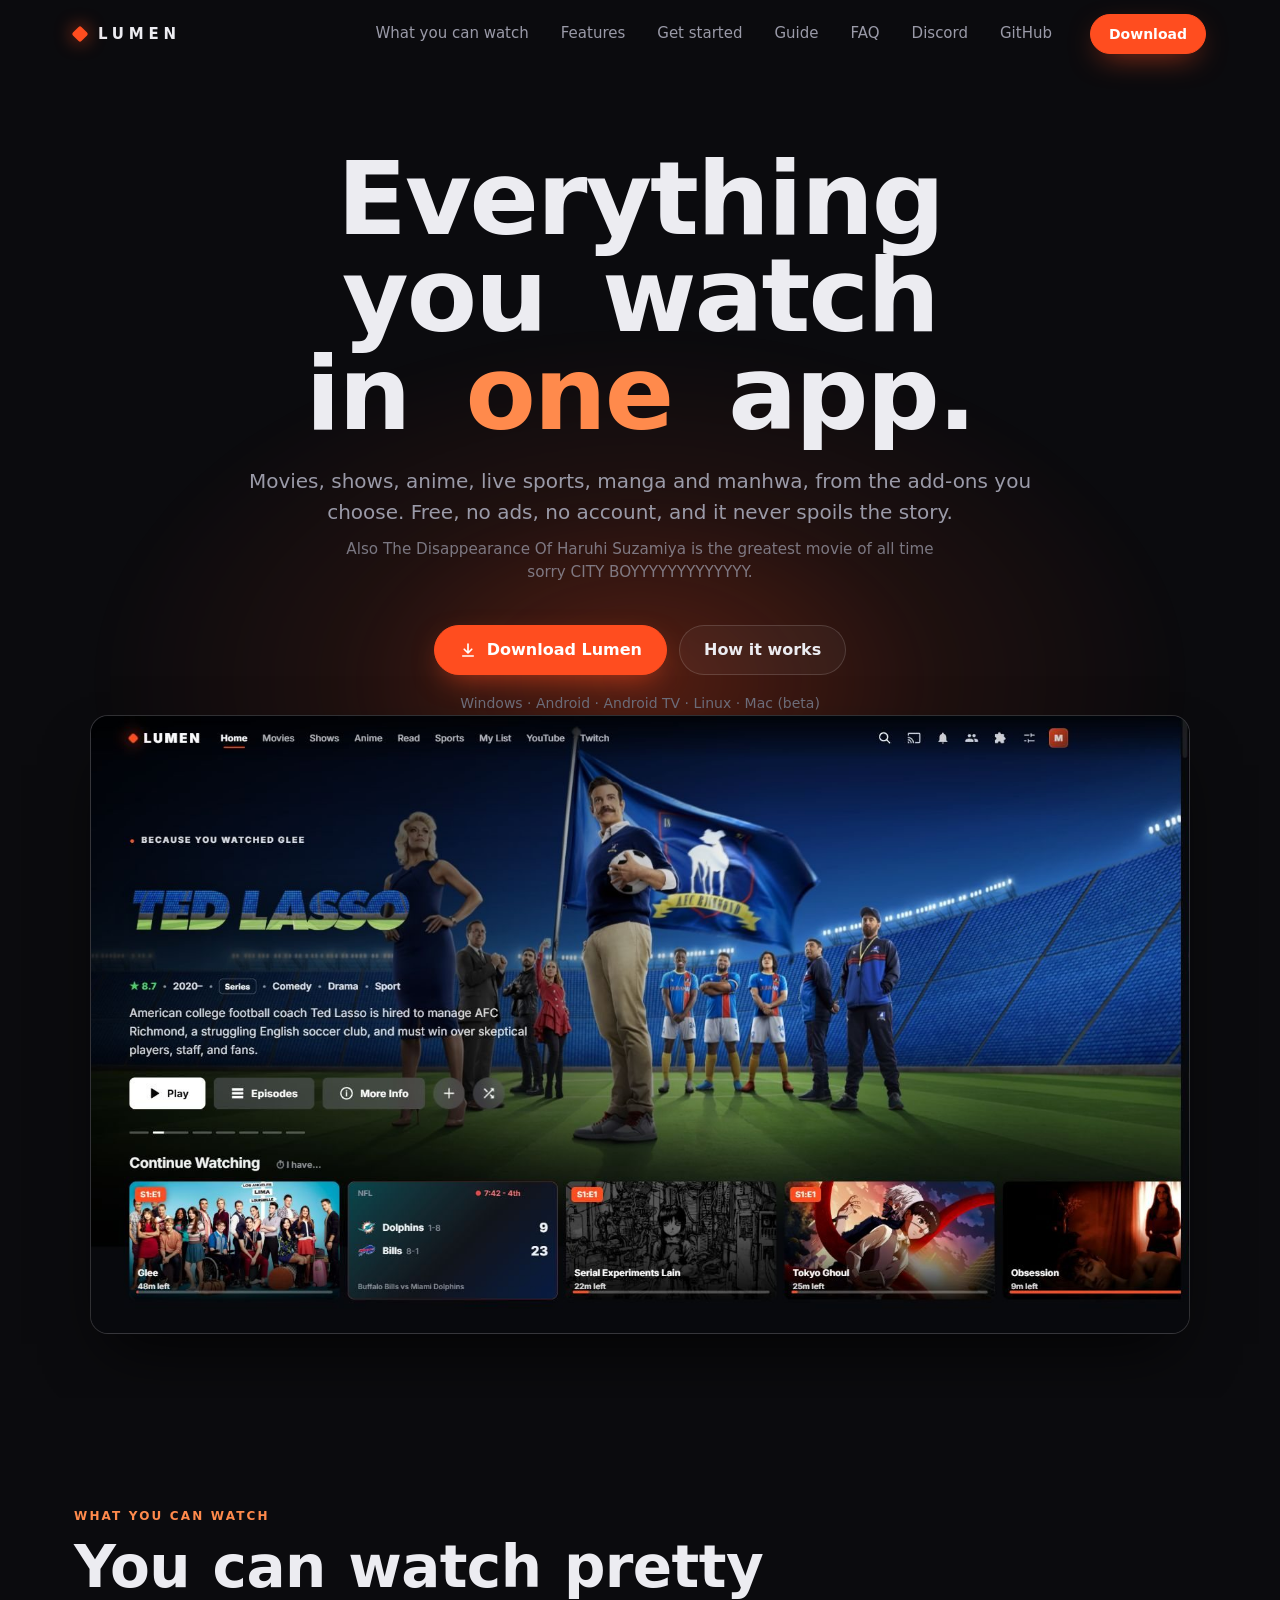
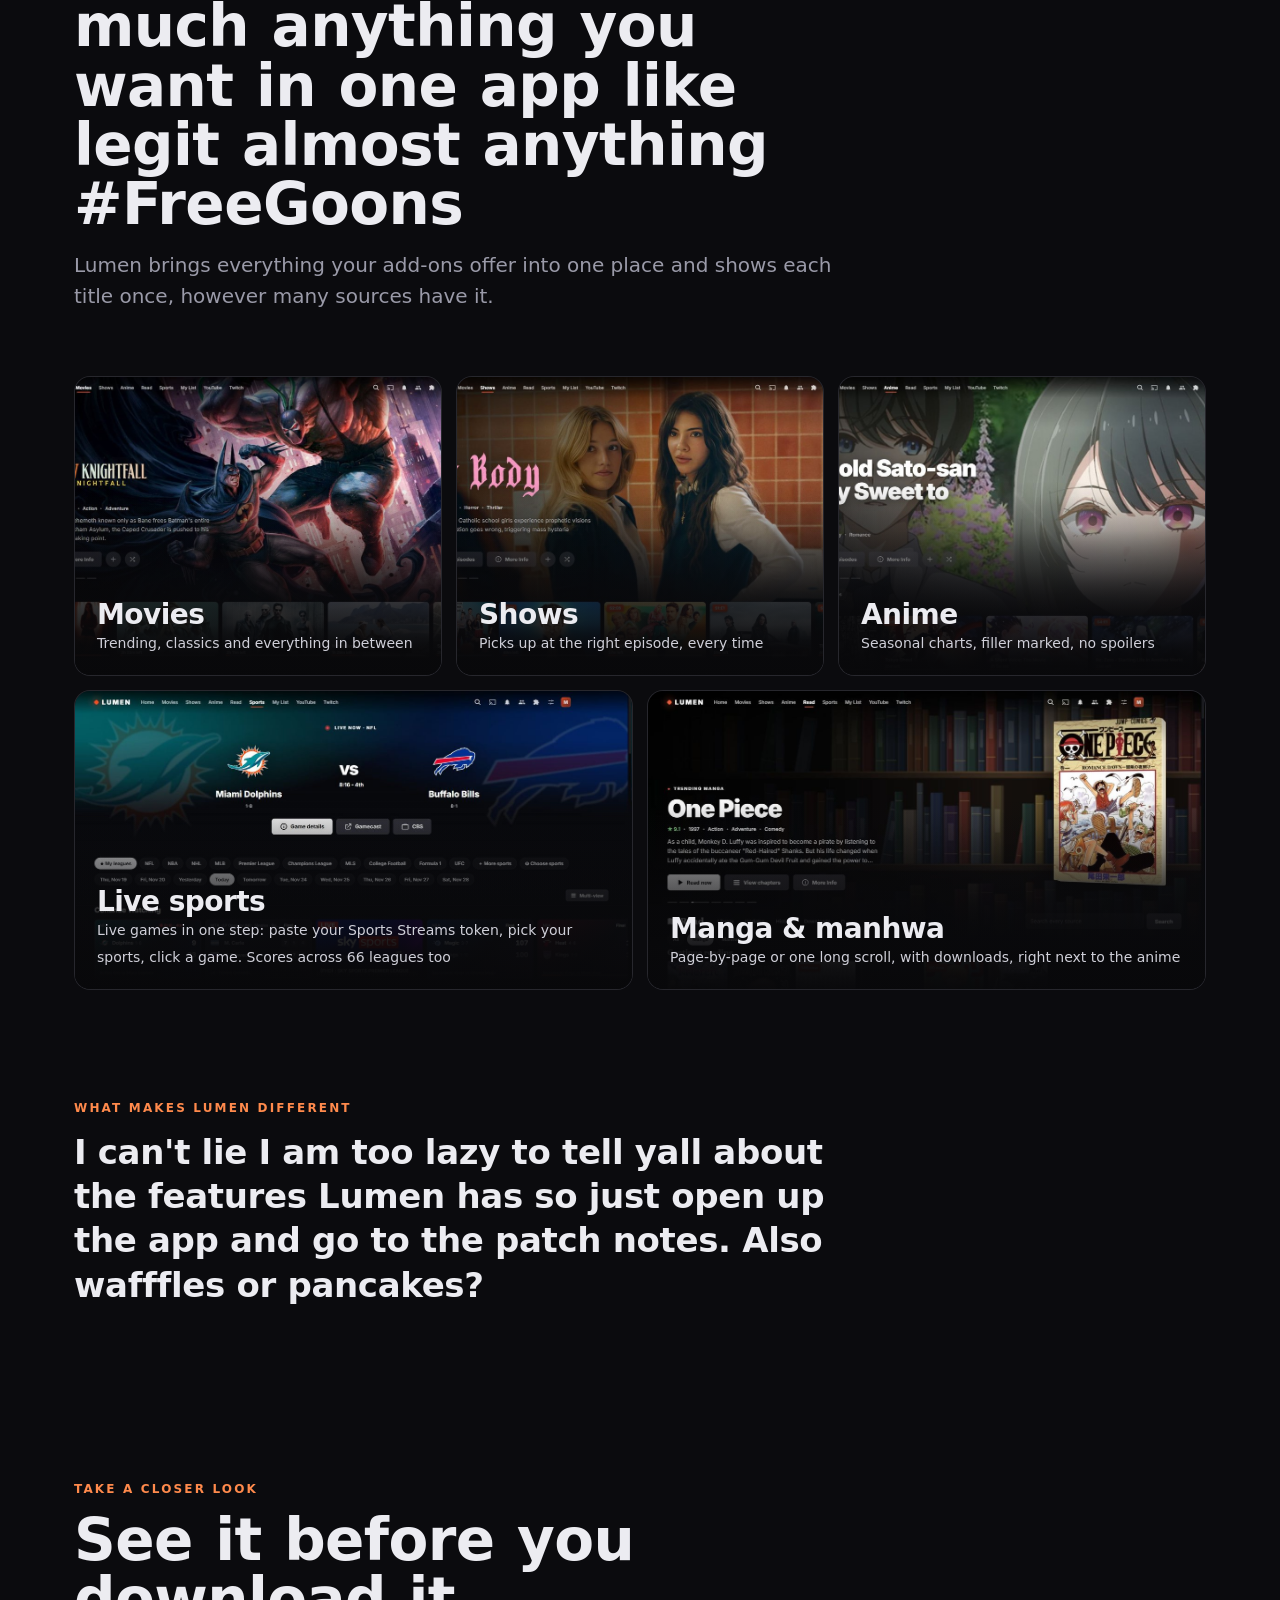
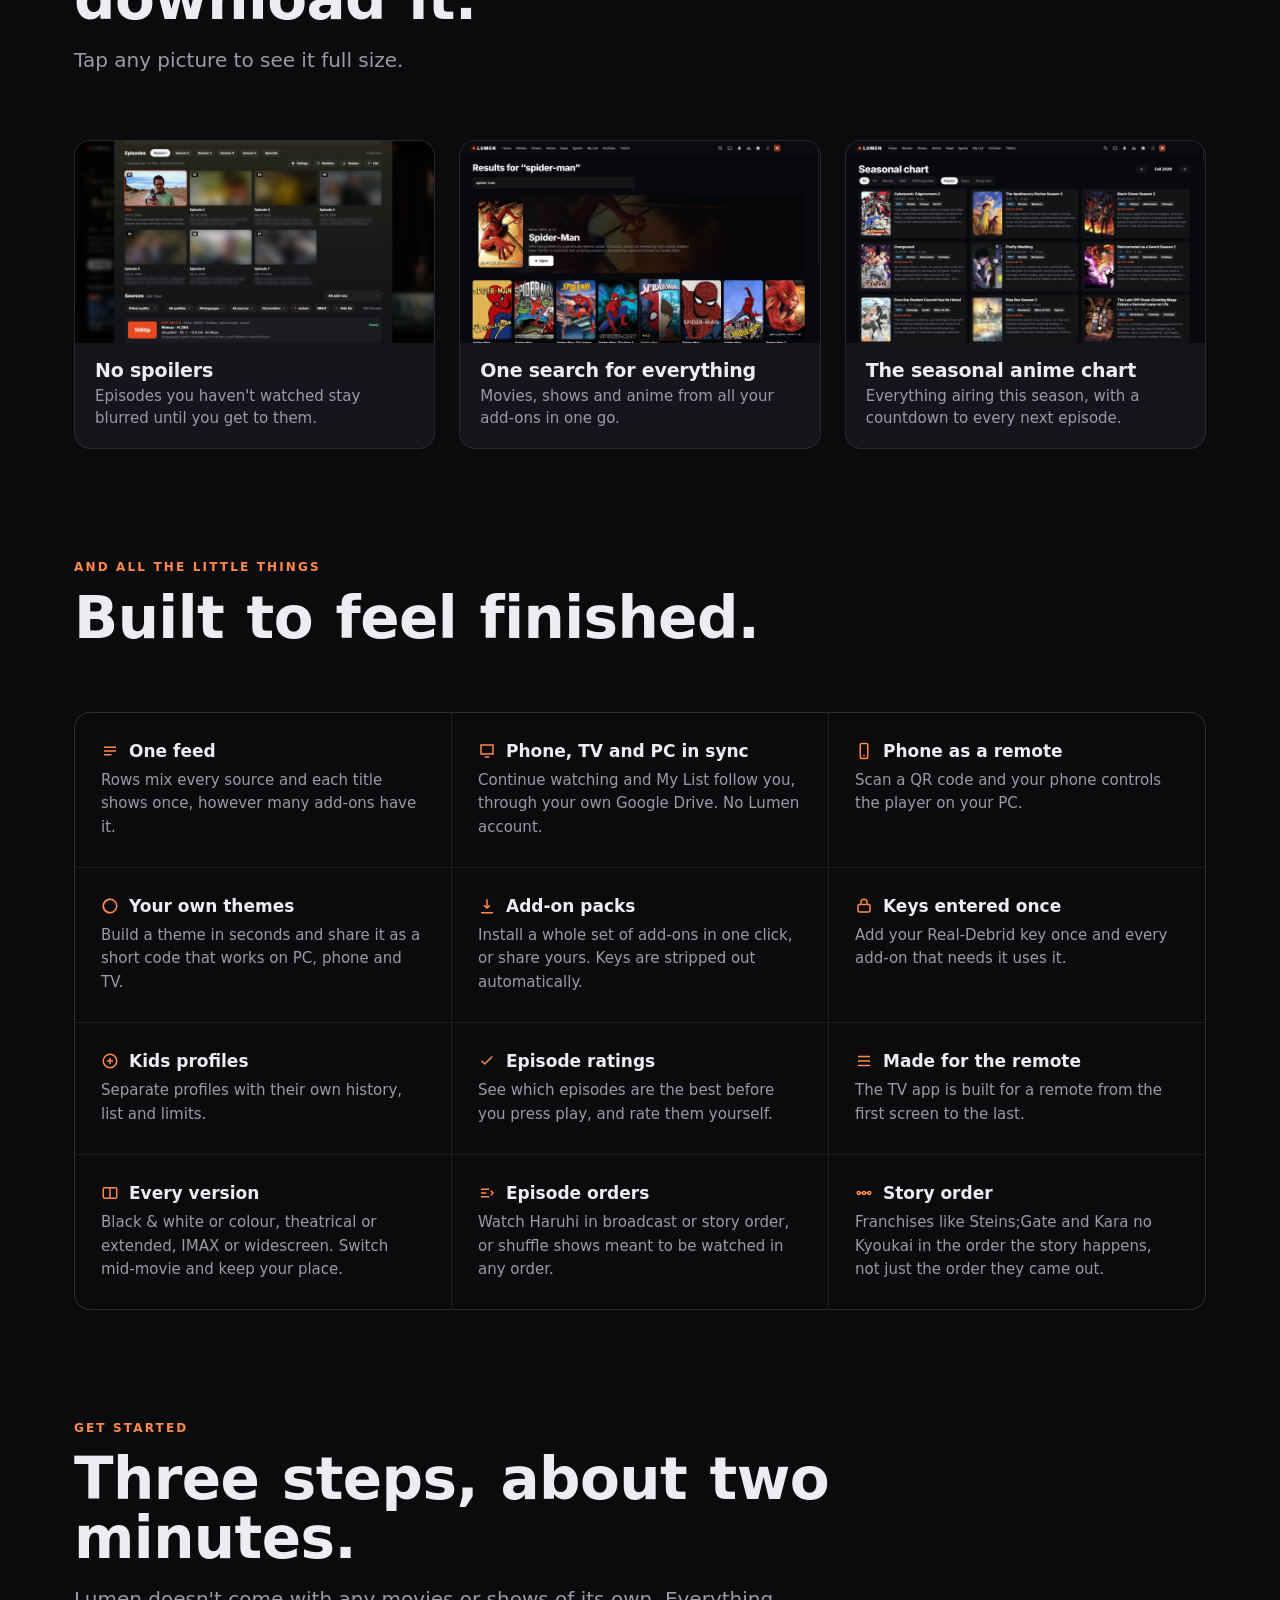
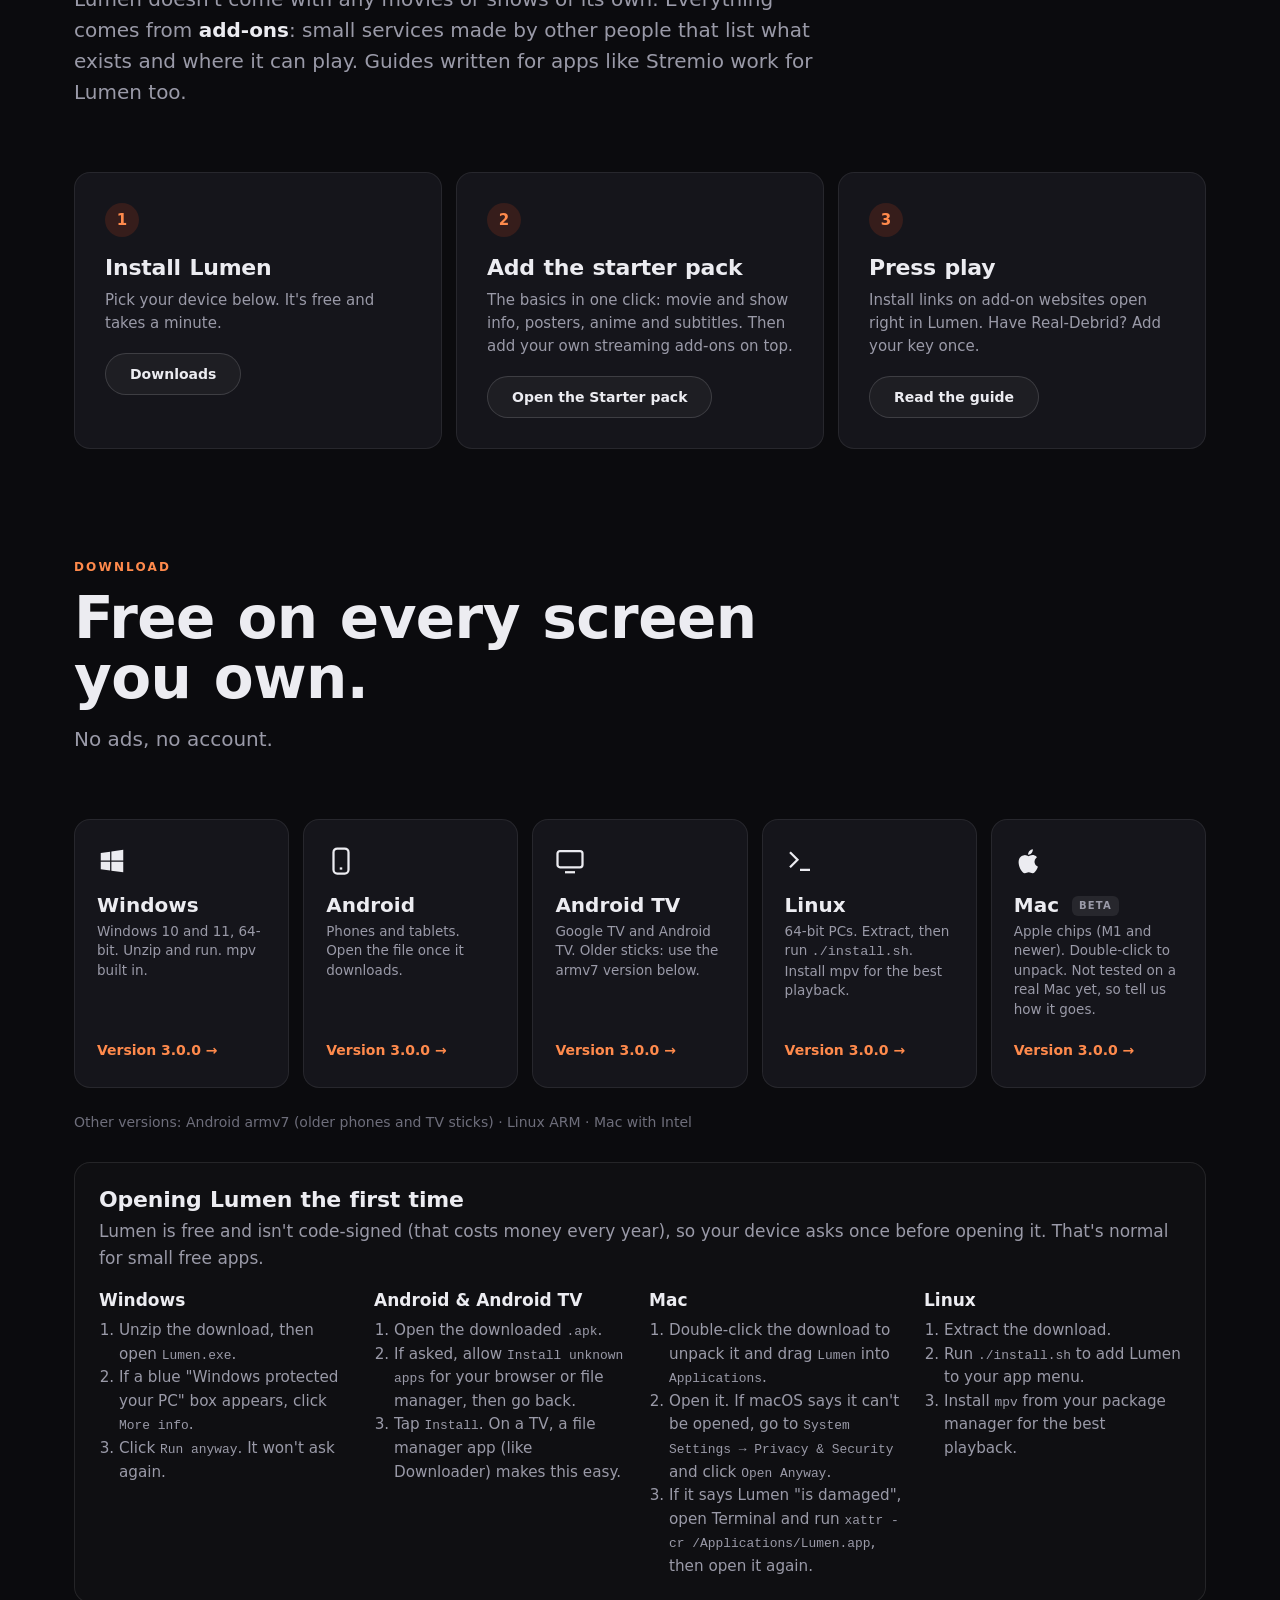
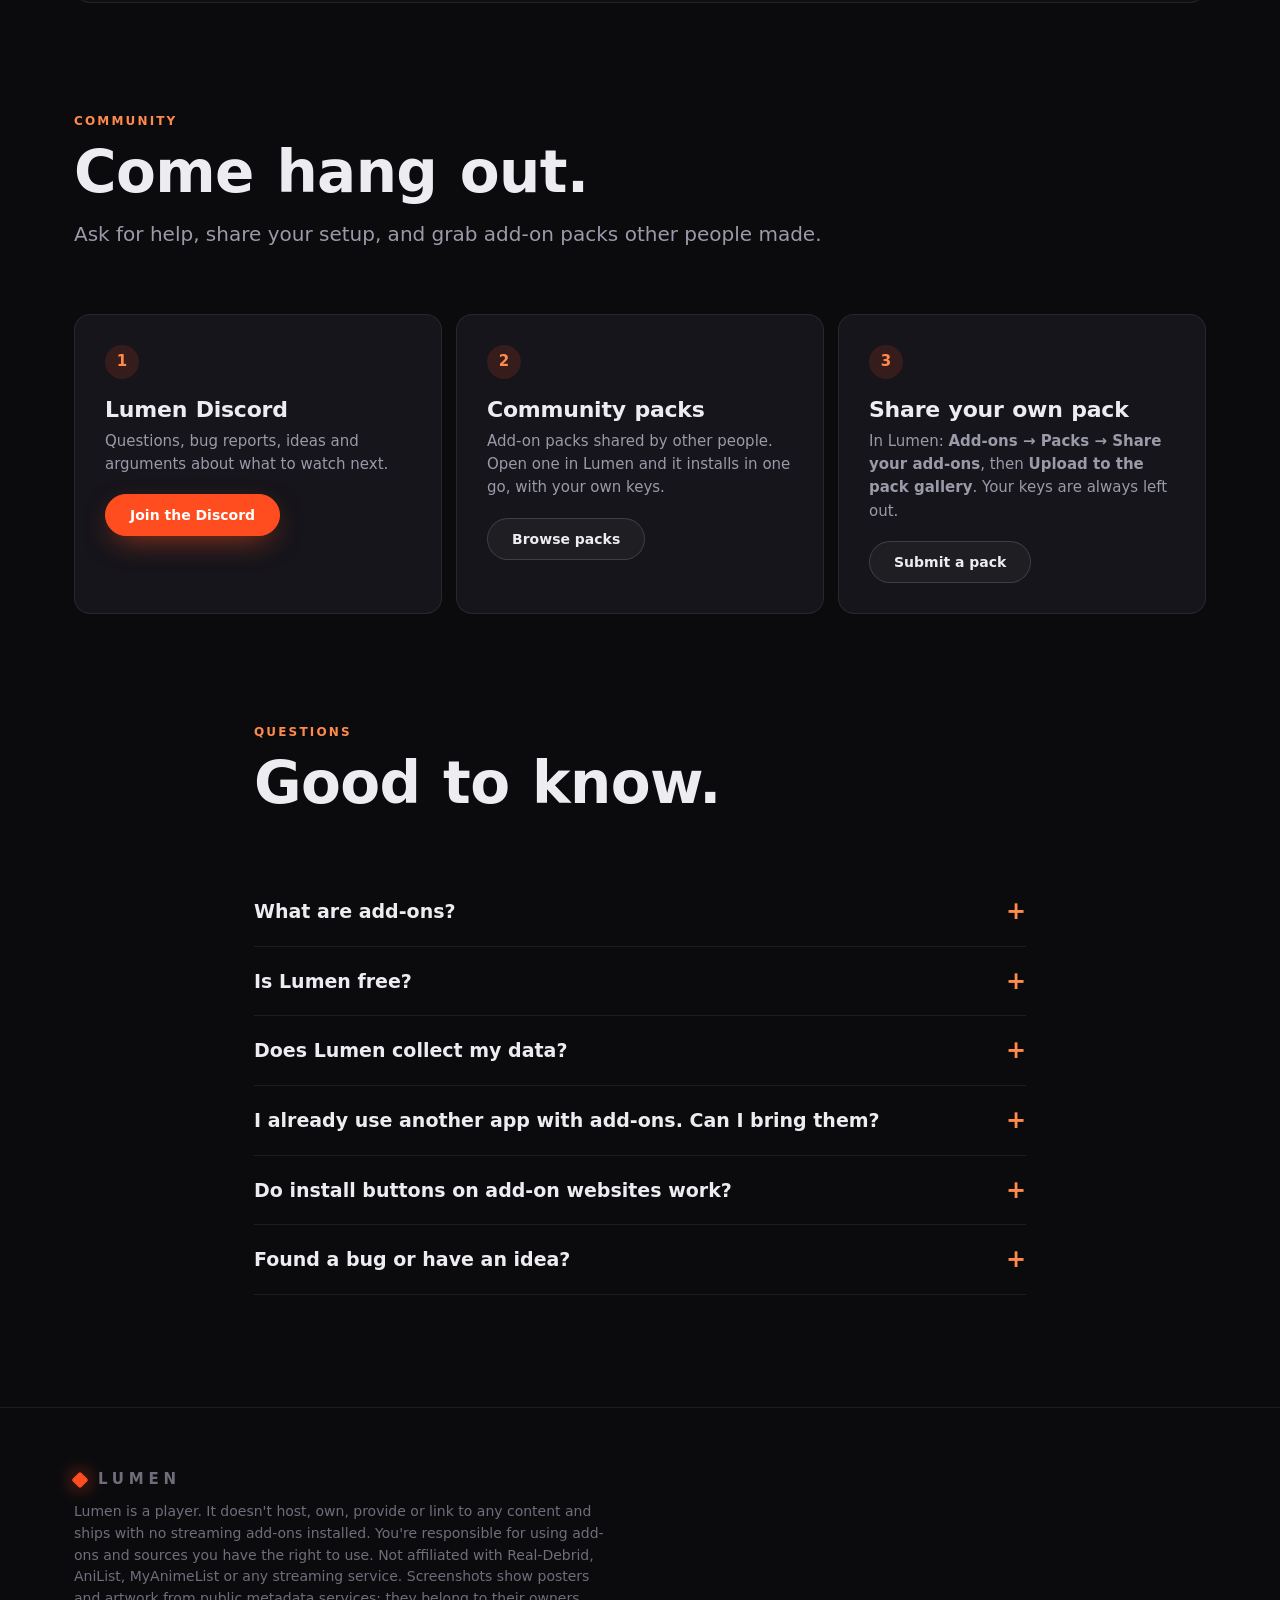
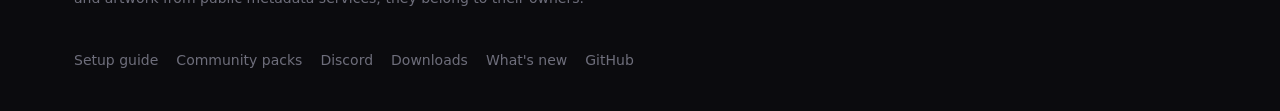
==== docs/index.html @ f56aa16a "Live sports in one step: Sports Streams setup, guide section, packs include Sports Streams Co-Author" ====
<!DOCTYPE html>
<html lang="en">
<head>
<meta charset="utf-8">
<meta name="viewport" content="width=device-width, initial-scale=1">
<title>Lumen — movies, shows, anime, sports and manga in one app</title>
<meta name="description" content="Lumen is a free player for the open add-on ecosystem: movies, shows, anime, live sports, manga and manhwa on Windows, Android, Android TV, Linux and Mac. No ads, no account.">
<meta name="theme-color" content="#0b0b0e">
<meta property="og:title" content="Lumen">
<meta property="og:description" content="Movies, shows, anime, sports and manga in one app. Free, no ads, no account.">
<meta property="og:image" content="img/icon.png">
<link rel="icon" href="img/favicon.png">
<link rel="preconnect" href="https://api.fontshare.com">
<link href="https://api.fontshare.com/v2/css?f[]=clash-display@500,600,700&f[]=switzer@400,500,600,700&display=swap" rel="stylesheet">
<link rel="stylesheet" href="site.css">
</head>
<body>

<header class="nav" id="nav">
  <div class="wrap">
    <a class="logo" href="#top" aria-label="Lumen home"><i></i>LUMEN</a>
    <nav aria-label="Main">
      <a href="#watch">What you can watch</a><a href="#download">Features</a><a href="#start">Get started</a><a href="guide.html">Guide</a><a href="#faq">FAQ</a><a href="https://discord.gg/8ntxZ8CMrb" target="_blank" rel="noopener">Discord</a><a href="https://github.com/benderjohn513-cpu/Lumen">GitHub</a>
    </nav>
    <a class="btn pri" href="#download">Download</a>
  </div>
</header>

<main id="top">
<!-- HERO -->
<div class="hero">
  <div class="wrap hero-copy">
    <h1 aria-label="Everything you watch in one app.">
      <span class="word" aria-hidden="true">Everything</span> <span class="word" aria-hidden="true">you</span> <span class="word" aria-hidden="true">watch</span><br>
      <span class="word" aria-hidden="true">in</span> <span class="word" aria-hidden="true"><em>one</em></span> <span class="word" aria-hidden="true">app.</span>
    </h1>
    <p class="lead">Movies, shows, anime, live sports, manga and manhwa, from the add-ons you choose. Free, no ads, no account, and it never spoils the story.</p>
    <p class="lead haruhi">Also The Disappearance Of Haruhi Suzamiya is the greatest movie of all time sorry CITY BOYYYYYYYYYYYYY.</p>
    <div class="cta">
      <a class="btn pri" href="#download"><svg viewBox="0 0 24 24" fill="none" stroke="currentColor" stroke-width="2.2" stroke-linecap="round" stroke-linejoin="round"><path d="M12 4v12m0 0 5-5m-5 5-5-5M5 20h14"/></svg>Download Lumen</a>
      <a class="btn" href="guide.html">How it works</a>
    </div>
    <p class="plats">Windows · Android · Android TV · Linux · Mac (beta)</p>
  </div>

  <div class="wrap">
    <div class="win shot"><img src="img/app-home.jpg" width="1600" height="900" alt="Lumen's home screen: a featured show at the top and Continue Watching below, with a live game in the row"></div>
  </div>
</div>

<!-- CATEGORIES -->
<section id="watch">
  <div class="wrap">
    <div class="sh reveal"><span class="k">What you can watch</span><h2>You can watch pretty much anything you want in one app like legit almost anything #FreeGoons</h2>
      <p class="lead">Lumen brings everything your add-ons offer into one place and shows each title once, however many sources have it.</p></div>
    <div class="cats">
      <a class="cat reveal" href="#download">
        <div class="art"><img src="img/app-movies.jpg" alt="Lumen's Movies tab" loading="lazy"></div>
        <div class="lbl"><b>Movies</b><small>Trending, classics and everything in between</small></div>
      </a>
      <a class="cat reveal" href="#download">
        <div class="art"><img src="img/app-shows.jpg" alt="Lumen's Shows tab" loading="lazy"></div>
        <div class="lbl"><b>Shows</b><small>Picks up at the right episode, every time</small></div>
      </a>
      <a class="cat reveal" href="#download">
        <div class="art"><img src="img/app-anime.jpg" alt="Lumen's Anime tab" loading="lazy"></div>
        <div class="lbl"><b>Anime</b><small>Seasonal charts, filler marked, no spoilers</small></div>
      </a>
      <a class="cat wide reveal" href="guide.html#sports">
        <div class="art"><img src="img/app-sports.jpg" alt="Lumen's Sports tab with a live game" loading="lazy"></div>
        <div class="lbl"><b>Live sports</b><small>Live games in one step: paste your Sports Streams token, pick your sports, click a game. Scores across 66 leagues too</small></div>
      </a>
      <a class="cat wide reveal" href="#download">
        <div class="art"><img src="img/app-read.jpg" alt="Lumen's Read tab for manga and manhwa" loading="lazy"></div>
        <div class="lbl"><b>Manga &amp; manhwa</b><small>Page-by-page or one long scroll, with downloads, right next to the anime</small></div>
      </a>
    </div>
  </div>
</section>

<!-- FEATURES -->
<section id="story" style="padding-top:0">
  <div class="wrap">
    <div class="sh reveal"><span class="k">What makes Lumen different</span>
      <p class="lazy-note">I can't lie I am too lazy to tell yall about the features Lumen has so just open up the app and go to the patch notes. Also wafffles or pancakes?</p></div>
  </div>
</section>

<!-- GALLERY -->
<section id="look" style="padding-top:0">
  <div class="wrap">
    <div class="sh reveal"><span class="k">Take a closer look</span><h2>See it before you download it.</h2><p class="lead">Tap any picture to see it full size.</p></div>
    <div class="gal">
      <figure class="gl g4 reveal"><img src="img/app-episodes.jpg" width="1600" height="900" loading="lazy" alt="Episode list with unwatched episodes blurred to avoid spoilers"><figcaption><b>No spoilers</b>Episodes you haven't watched stay blurred until you get to them.</figcaption></figure>
      <figure class="gl g4 reveal"><img src="img/app-search.jpg" width="1600" height="900" loading="lazy" alt="Search results for Spider-Man from every add-on at once"><figcaption><b>One search for everything</b>Movies, shows and anime from all your add-ons in one go.</figcaption></figure>
      <figure class="gl g4 reveal"><img src="img/app-seasonal.jpg" width="1600" height="900" loading="lazy" alt="The seasonal anime chart with countdowns to the next episode"><figcaption><b>The seasonal anime chart</b>Everything airing this season, with a countdown to every next episode.</figcaption></figure>
    </div>
  </div>
</section>

<!-- ALL THE REST -->
<section style="padding-top:0">
  <div class="wrap">
    <div class="sh reveal"><span class="k">And all the little things</span><h2>Built to feel finished.</h2></div>
    <div class="feats reveal">
      <div class="ft"><b><svg viewBox="0 0 24 24" fill="none" stroke="currentColor" stroke-width="2"><path d="M4 7h16M4 12h16M4 17h10"/></svg>One feed</b><p>Rows mix every source and each title shows once, however many add-ons have it.</p></div>
      <div class="ft"><b><svg viewBox="0 0 24 24" fill="none" stroke="currentColor" stroke-width="2"><path d="M4 4h16v12H4zM9 20h6"/></svg>Phone, TV and PC in sync</b><p>Continue watching and My List follow you, through your own Google Drive. No Lumen account.</p></div>
      <div class="ft"><b><svg viewBox="0 0 24 24" fill="none" stroke="currentColor" stroke-width="2"><rect x="7" y="2" width="10" height="20" rx="2"/><path d="M11 18h2"/></svg>Phone as a remote</b><p>Scan a QR code and your phone controls the player on your PC.</p></div>
      <div class="ft"><b><svg viewBox="0 0 24 24" fill="none" stroke="currentColor" stroke-width="2"><circle cx="12" cy="12" r="9"/><path d="M12 3a9 9 0 0 0 0 18"/></svg>Your own themes</b><p>Build a theme in seconds and share it as a short code that works on PC, phone and TV.</p></div>
      <div class="ft"><b><svg viewBox="0 0 24 24" fill="none" stroke="currentColor" stroke-width="2"><path d="M12 3v12m0 0 4-4m-4 4-4-4M4 21h16"/></svg>Add-on packs</b><p>Install a whole set of add-ons in one click, or share yours. Keys are stripped out automatically.</p></div>
      <div class="ft"><b><svg viewBox="0 0 24 24" fill="none" stroke="currentColor" stroke-width="2"><rect x="4" y="10" width="16" height="10" rx="2"/><path d="M8 10V7a4 4 0 0 1 8 0v3"/></svg>Keys entered once</b><p>Add your Real-Debrid key once and every add-on that needs it uses it.</p></div>
      <div class="ft"><b><svg viewBox="0 0 24 24" fill="none" stroke="currentColor" stroke-width="2"><circle cx="12" cy="12" r="9"/><path d="M8 12h8M12 8v8"/></svg>Kids profiles</b><p>Separate profiles with their own history, list and limits.</p></div>
      <div class="ft"><b><svg viewBox="0 0 24 24" fill="none" stroke="currentColor" stroke-width="2"><path d="M5 12l4 4L19 6"/></svg>Episode ratings</b><p>See which episodes are the best before you press play, and rate them yourself.</p></div>
      <div class="ft"><b><svg viewBox="0 0 24 24" fill="none" stroke="currentColor" stroke-width="2"><path d="M4 6h16M4 12h16M4 18h16"/></svg>Made for the remote</b><p>The TV app is built for a remote from the first screen to the last.</p></div>
      <div class="ft"><b><svg viewBox="0 0 24 24" fill="none" stroke="currentColor" stroke-width="2"><rect x="3" y="5" width="18" height="14" rx="2"/><path d="M12 5v14"/></svg>Every version</b><p>Black &amp; white or colour, theatrical or extended, IMAX or widescreen. Switch mid-movie and keep your place.</p></div>
      <div class="ft"><b><svg viewBox="0 0 24 24" fill="none" stroke="currentColor" stroke-width="2"><path d="M4 7h11M4 12h7M4 17h11M17 9l3 3-3 3"/></svg>Episode orders</b><p>Watch Haruhi in broadcast or story order, or shuffle shows meant to be watched in any order.</p></div>
      <div class="ft"><b><svg viewBox="0 0 24 24" fill="none" stroke="currentColor" stroke-width="2"><circle cx="5" cy="12" r="2"/><circle cx="12" cy="12" r="2"/><circle cx="19" cy="12" r="2"/><path d="M7 12h3M14 12h3"/></svg>Story order</b><p>Franchises like Steins;Gate and Kara no Kyoukai in the order the story happens, not just the order they came out.</p></div>
    </div>
  </div>
</section>

<!-- GET STARTED -->
<section id="start" style="padding-top:0">
  <div class="wrap">
    <div class="sh reveal"><span class="k">Get started</span><h2>Three steps, about two minutes.</h2>
      <p class="lead">Lumen doesn't come with any movies or shows of its own. Everything comes from <b style="color:var(--text)">add-ons</b>: small services made by other people that list what exists and where it can play. Guides written for apps like Stremio work for Lumen too.</p></div>
    <div class="steps">
      <div class="step reveal"><h3>Install Lumen</h3><p>Pick your device below. It's free and takes a minute.</p><a class="btn" href="#download">Downloads</a></div>
      <div class="step reveal"><h3>Add the starter pack</h3><p>The basics in one click: movie and show info, posters, anime and subtitles. Then add your own streaming add-ons on top.</p><a class="btn" href="pack.html" id="starterBtn">Open the Starter pack</a></div>
      <div class="step reveal"><h3>Press play</h3><p>Install links on add-on websites open right in Lumen. Have Real-Debrid? Add your key once.</p><a class="btn" href="guide.html">Read the guide</a></div>
    </div>
  </div>
</section>

<!-- DOWNLOAD -->
<section id="download" style="padding-top:0">
  <div class="wrap">
    <div class="sh reveal"><span class="k">Download</span><h2>Free on every screen you own.</h2><p class="lead">No ads, no account.</p></div>
    <div class="dls">
      <a class="dl reveal" href="https://github.com/benderjohn513-cpu/Lumen/releases/latest/download/Lumen-Windows-3.0.0.zip" download><svg viewBox="0 0 24 24" fill="currentColor"><path d="M3 5.5l7.5-1v7H3zM11.5 4.3 21 3v8.5h-9.5zM3 12.5h7.5v7L3 18.5zM11.5 12.5H21V21l-9.5-1.3z"/></svg><b>Windows</b><small>Windows 10 and 11, 64-bit. Unzip and run. mpv built in.</small><span class="go">Version 3.0.0 →</span></a>
      <a class="dl reveal" href="https://github.com/benderjohn513-cpu/Lumen/releases/latest/download/Lumen-Android-3.0.0-arm64.apk" download><svg viewBox="0 0 24 24" fill="none" stroke="currentColor" stroke-width="1.8"><rect x="6" y="2" width="12" height="20" rx="3"/><path d="M11 18h2"/></svg><b>Android</b><small>Phones and tablets. Open the file once it downloads.</small><span class="go">Version 3.0.0 →</span></a>
      <a class="dl reveal" href="https://github.com/benderjohn513-cpu/Lumen/releases/latest/download/Lumen-Android-3.0.0-arm64.apk" download><svg viewBox="0 0 24 24" fill="none" stroke="currentColor" stroke-width="1.8"><rect x="2" y="4" width="20" height="13" rx="2"/><path d="M8 21h8"/></svg><b>Android TV</b><small>Google TV and Android TV. Older sticks: use the armv7 version below.</small><span class="go">Version 3.0.0 →</span></a>
      <a class="dl reveal" href="https://github.com/benderjohn513-cpu/Lumen/releases/latest/download/Lumen-Linux-3.0.0-x64.tar.xz" download><svg viewBox="0 0 24 24" fill="none" stroke="currentColor" stroke-width="1.8"><path d="M4 17l6-6-6-6M12 19h8"/></svg><b>Linux</b><small>64-bit PCs. Extract, then run <code>./install.sh</code>. Install mpv for the best playback.</small><span class="go">Version 3.0.0 →</span></a>
      <a class="dl reveal" href="https://github.com/benderjohn513-cpu/Lumen/releases/latest/download/Lumen-Mac-3.0.0-beta-arm64.tar.xz" download><svg viewBox="0 0 24 24" fill="currentColor"><path d="M16.4 12.6c0-2.4 2-3.5 2-3.6-1.1-1.6-2.8-1.8-3.4-1.8-1.4-.1-2.8.9-3.5.9s-1.9-.9-3.1-.8C6.8 7.3 5.3 8.2 4.5 9.6c-1.7 2.9-.4 7.3 1.2 9.7.8 1.2 1.8 2.5 3 2.4 1.2 0 1.7-.8 3.1-.8s1.9.8 3.1.8c1.3 0 2.1-1.2 2.9-2.4.9-1.4 1.3-2.7 1.3-2.8 0 0-2.6-1-2.7-3.9zM14.1 5.5c.6-.8 1.1-1.9 1-3-1 0-2.1.7-2.8 1.5-.6.7-1.1 1.8-1 2.9 1.1.1 2.1-.6 2.8-1.4z"/></svg><b>Mac <span class="tag">Beta</span></b><small>Apple chips (M1 and newer). Double-click to unpack. Not tested on a real Mac yet, so tell us how it goes.</small><span class="go">Version 3.0.0 →</span></a>
    </div>
    <p class="note dl-more">Other versions: <a href="https://github.com/benderjohn513-cpu/Lumen/releases/latest/download/Lumen-Android-3.0.0-armv7.apk" download>Android armv7</a> (older phones and TV sticks) · <a href="https://github.com/benderjohn513-cpu/Lumen/releases/latest/download/Lumen-Linux-3.0.0-arm64.tar.xz" download>Linux ARM</a> · <a href="https://github.com/benderjohn513-cpu/Lumen/releases/latest/download/Lumen-Mac-3.0.0-beta-x64.tar.xz" download>Mac with Intel</a></p>
    <div class="firstrun reveal" id="first-launch">
      <h3>Opening Lumen the first time</h3>
      <p>Lumen is free and isn't code-signed (that costs money every year), so your device asks once before opening it. That's normal for small free apps.</p>
      <div class="fr-grid">
        <div><b>Windows</b><ol><li>Unzip the download, then open <code>Lumen.exe</code>.</li><li>If a blue "Windows protected your PC" box appears, click <code>More info</code>.</li><li>Click <code>Run anyway</code>. It won't ask again.</li></ol></div>
        <div><b>Android &amp; Android TV</b><ol><li>Open the downloaded <code>.apk</code>.</li><li>If asked, allow <code>Install unknown apps</code> for your browser or file manager, then go back.</li><li>Tap <code>Install</code>. On a TV, a file manager app (like Downloader) makes this easy.</li></ol></div>
        <div><b>Mac</b><ol><li>Double-click the download to unpack it and drag <code>Lumen</code> into <code>Applications</code>.</li><li>Open it. If macOS says it can't be opened, go to <code>System Settings → Privacy &amp; Security</code> and click <code>Open Anyway</code>.</li><li>If it says Lumen "is damaged", open Terminal and run <code>xattr -cr /Applications/Lumen.app</code>, then open it again.</li></ol></div>
        <div><b>Linux</b><ol><li>Extract the download.</li><li>Run <code>./install.sh</code> to add Lumen to your app menu.</li><li>Install <code>mpv</code> from your package manager for the best playback.</li></ol></div>
      </div>
    </div>
  </div>
</section>

<!-- COMMUNITY -->
<section id="community" style="padding-top:0">
  <div class="wrap">
    <div class="sh reveal"><span class="k">Community</span><h2>Come hang out.</h2>
      <p class="lead">Ask for help, share your setup, and grab add-on packs other people made.</p></div>
    <div class="steps">
      <div class="step reveal"><h3>Lumen Discord</h3><p>Questions, bug reports, ideas and arguments about what to watch next.</p><a class="btn pri" href="https://discord.gg/8ntxZ8CMrb" target="_blank" rel="noopener">Join the Discord</a></div>
      <div class="step reveal"><h3>Community packs</h3><p>Add-on packs shared by other people. Open one in Lumen and it installs in one go, with your own keys.</p><a class="btn" href="packs.html">Browse packs</a></div>
      <div class="step reveal"><h3>Share your own pack</h3><p>In Lumen: <b>Add-ons → Packs → Share your add-ons</b>, then <b>Upload to the pack gallery</b>. Your keys are always left out.</p><a class="btn" href="https://github.com/benderjohn513-cpu/Lumen/issues/new?template=pack.yml" target="_blank" rel="noopener">Submit a pack</a></div>
    </div>
  </div>
</section>

<!-- FAQ -->
<section id="faq" style="padding-top:0">
  <div class="wrap faq">
    <div class="sh reveal"><span class="k">Questions</span><h2>Good to know.</h2></div>
    <details><summary>What are add-ons?</summary><p>Lumen is the player; add-ons are where everything comes from. An add-on is a small online service, made by someone else, that tells Lumen what exists (movie and show info, posters, catalogs, subtitles) and, for some add-ons, where it can be played. You add one by pasting its link (it ends in <code>manifest.json</code>) into <b>Add-ons</b>, by pressing Install on an add-on's website, or by adding a whole pack at once. Lumen works with the same add-ons as apps like Stremio, so any guide for those works here too. The <a href="pack.html">Starter pack</a> gives you the basics in one click.</p></details>
    <details><summary>Is Lumen free?</summary><p>Is grass green? Is the sky blue? Yes. Some add-ons work with paid services like Real-Debrid, but Lumen itself costs nothing and has no ads.</p></details>
    <details><summary>Does Lumen collect my data?</summary><p>I could care less about your data so don't worry about that. No accounts and no analytics. Your history and settings stay on your device. Sync is optional and uses your own Google Drive.</p></details>
    <details><summary>I already use another app with add-ons. Can I bring them?</summary><p>Yes. Lumen uses the same add-ons as apps like Stremio. On a PC it can copy your add-ons, library and Continue Watching without changing anything in the other app, and any add-on's manifest link works too. See the <a href="guide.html">setup guide</a>.</p></details>
    <details><summary>Do install buttons on add-on websites work?</summary><p>Yes. Turn on <b>Settings → Open add-on install links in Lumen</b>, and the Install button on an add-on's website opens Lumen and asks if you want to add it.</p></details>
    <details><summary>Found a bug or have an idea?</summary><p>Come say it in the <a href="https://discord.gg/8ntxZ8CMrb" target="_blank" rel="noopener">Lumen Discord</a>, or open an issue on <a href="https://github.com/benderjohn513-cpu/Lumen/issues">GitHub</a>.</p></details>
  </div>
</section>
</main>

<footer>
  <div class="wrap">
    <p><span class="logo" style="margin-bottom:14px"><i></i>LUMEN</span>Lumen is a player. It doesn't host, own, provide or link to any content and ships with no streaming add-ons installed. You're responsible for using add-ons and sources you have the right to use. Not affiliated with Real-Debrid, AniList, MyAnimeList or any streaming service. Screenshots show posters and artwork from public metadata services; they belong to their owners.</p>
    <nav aria-label="Footer"><a href="guide.html">Setup guide</a><a href="packs.html">Community packs</a><a href="https://discord.gg/8ntxZ8CMrb" target="_blank" rel="noopener">Discord</a><a href="index.html#download">Downloads</a><a href="https://github.com/benderjohn513-cpu/Lumen/blob/main/CHANGELOG.md">What's new</a><a href="https://github.com/benderjohn513-cpu/Lumen">GitHub</a></nav>
  </div>
</footer>

<script>
/* made-up poster art, drawn in code (no real titles, no images) */
(function () {
  var P = [
    ['Night Signal', '#0d1b2a', '#1b263b', '#e0e1dd', 'moon', 62],
    ['Paper Moon Club', '#3a0ca3', '#7209b7', '#f6bd60', 'rings', 30],
    ['Low Tide', '#003049', '#0a9396', '#ee9b00', 'waves', 85],
    ['Saltwater Kings', '#2b2d42', '#ef233c', '#edf2f4', 'stripe', 12],
    ['Ninth Orbit', '#10002b', '#5a189a', '#e0aaff', 'orbit', 0],
    ['Glasshouse', '#283618', '#606c38', '#fefae0', 'grid', 0],
    ['Kite Season', '#ff9f1c', '#ffbf69', '#2ec4b6', 'kite', 0],
    ['Red Line', '#14213d', '#fca311', '#e5e5e5', 'line', 0],
    ['Hollow Bell', '#1d1d1d', '#6d597a', '#eaac8b', 'bell', 0],
    ['Overpass', '#22223b', '#4a4e69', '#f2e9e4', 'bridge', 0],
    ['Sunday Arcade', '#ff006e', '#8338ec', '#ffbe0b', 'rings', 0],
    ['Quiet Harbor', '#0b3954', '#087e8b', '#bfd7ea', 'waves', 0]
  ];
  function art(p) {
    var a = p[1], b = p[2], c = p[3], m = p[4], s = '';
    if (m === 'moon') s = '<circle cx="70" cy="50" r="22" fill="' + c + '"/><circle cx="78" cy="44" r="20" fill="' + b + '"/><path d="M0 120 L30 92 L55 110 L80 86 L100 104 V150 H0Z" fill="' + a + '"/>';
    if (m === 'rings') s = '<circle cx="50" cy="62" r="34" fill="none" stroke="' + c + '" stroke-width="5"/><circle cx="50" cy="62" r="20" fill="none" stroke="' + c + '" stroke-opacity=".6" stroke-width="5"/><circle cx="50" cy="62" r="7" fill="' + c + '"/>';
    if (m === 'waves') s = '<circle cx="50" cy="48" r="20" fill="' + c + '"/><path d="M0 90 q12-8 25 0t25 0 25 0 25 0V150H0Z" fill="' + a + '" opacity=".8"/><path d="M0 105 q12-8 25 0t25 0 25 0 25 0V150H0Z" fill="' + a + '"/>';
    if (m === 'stripe') s = '<rect x="-20" y="60" width="160" height="18" fill="' + c + '" transform="rotate(-30 50 75)"/><rect x="-20" y="88" width="160" height="6" fill="' + c + '" opacity=".6" transform="rotate(-30 50 75)"/>';
    if (m === 'orbit') s = '<ellipse cx="50" cy="66" rx="40" ry="14" fill="none" stroke="' + c + '" stroke-width="2.5" transform="rotate(-20 50 66)"/><circle cx="50" cy="66" r="16" fill="' + c + '"/><circle cx="86" cy="52" r="4" fill="' + c + '"/>';
    if (m === 'grid') s = '<g stroke="' + c + '" stroke-opacity=".5" stroke-width="2"><path d="M10 40h80M10 65h80M10 90h80M30 30v80M55 30v80M80 30v80"/></g><path d="M10 30 L50 8 L90 30Z" fill="' + c + '"/>';
    if (m === 'kite') s = '<path d="M50 20 L74 54 L50 96 L26 54Z" fill="' + c + '"/><path d="M50 96 q-10 20 4 40" stroke="' + a + '" stroke-width="2.5" fill="none"/>';
    if (m === 'line') s = '<path d="M0 110 L40 70 L60 86 L100 40" stroke="' + b + '" stroke-width="6" fill="none"/><circle cx="100" cy="40" r="6" fill="' + c + '"/>';
    if (m === 'bell') s = '<path d="M30 80 Q30 36 50 32 Q70 36 70 80Z" fill="' + c + '"/><rect x="26" y="78" width="48" height="6" rx="3" fill="' + c + '"/><circle cx="50" cy="90" r="5" fill="' + c + '"/>';
    if (m === 'bridge') s = '<path d="M0 70 Q50 30 100 70" stroke="' + c + '" stroke-width="4" fill="none"/><rect x="0" y="70" width="100" height="5" fill="' + c + '"/><g stroke="' + c + '" stroke-width="2"><path d="M20 58v12M35 50v20M50 47v23M65 50v20M80 58v12"/></g>';
    return '<svg viewBox="0 0 100 150" preserveAspectRatio="xMidYMid slice" aria-hidden="true"><defs><linearGradient id="g' + p[0].length + m + '" x1="0" y1="0" x2="0" y2="1"><stop offset="0" stop-color="' + b + '"/><stop offset="1" stop-color="' + a + '"/></linearGradient></defs><rect width="100" height="150" fill="url(#g' + p[0].length + m + ')"/>' + s + '<rect y="96" width="100" height="54" fill="url(#fade)"/></svg>';
  }
  var defs = '<svg width="0" height="0" style="position:absolute"><defs><linearGradient id="fade" x1="0" y1="0" x2="0" y2="1"><stop offset="0" stop-color="#000" stop-opacity="0"/><stop offset="1" stop-color="#000" stop-opacity=".7"/></linearGradient></defs></svg>';
  document.body.insertAdjacentHTML('afterbegin', defs);
  var rows = { cw: P.slice(0, 6), rec: P.slice(6, 12) }, delay = 0.9;
  document.querySelectorAll('[data-row]').forEach(function (el) {
    var h = '';
    rows[el.getAttribute('data-row')].forEach(function (p, i) {
      h += '<div class="pst" style="animation-delay:' + (delay + i * 0.05).toFixed(2) + 's">' + art(p) + '<span>' + p[0] + '</span>' + (p[5] ? '<i class="pg" style="width:' + p[5] + '%"></i>' : '') + '</div>';
    });
    delay += 0.25; el.innerHTML = h;
  });
  document.querySelectorAll('.hero .word').forEach(function (w, i) { w.style.animationDelay = (0.05 + i * 0.06) + 's'; });
  var nav = document.getElementById('nav');
  addEventListener('scroll', function () { nav.classList.toggle('solid', scrollY > 30); }, { passive: true });
  if ('IntersectionObserver' in window) {
    var io = new IntersectionObserver(function (es) { es.forEach(function (e) { if (e.isIntersecting) { e.target.classList.add('in'); io.unobserve(e.target); } }); }, { threshold: 0.12 });
    document.querySelectorAll('.reveal').forEach(function (el, i) { el.style.transitionDelay = ((i % 3) * 50) + 'ms'; io.observe(el); });
  } else document.querySelectorAll('.reveal').forEach(function (el) { el.classList.add('in'); });
  /* the official starter pack */
  fetch('packs.json').then(function (r) { return r.json(); }).then(function (j) {
    var s = (j.packs || []).filter(function (p) { return p.official; })[0];
    if (s) document.getElementById('starterBtn').href = s.link;
  }).catch(function () {});
})();
</script>
<script src="lightbox.js" defer></script>
</body>
</html>
---- docs/site.css ----
:root{
  --bg:#0b0b0e; --bg2:#111116; --card:#15151b; --line:rgba(255,255,255,.08); --line2:rgba(255,255,255,.14);
  --text:#ececf1; --muted:#9a9aa8; --dim:#6e6e7b; --accent:#ff4d1f; --accent2:#ff8a4c;
  --display:"Clash Display","Switzer",ui-sans-serif,system-ui,sans-serif; --body:"Switzer",ui-sans-serif,system-ui,-apple-system,"Segoe UI",sans-serif;
  --r1:10px; --r2:16px; --r3:24px;
  --s1:8px; --s2:16px; --s3:24px; --s4:40px; --s5:64px; --s6:112px;
  --ease:cubic-bezier(.2,.7,.2,1); --fast:180ms; --slow:620ms;
  --wrap:1180px;
}
*{box-sizing:border-box;margin:0;padding:0}
html{scroll-behavior:smooth;-webkit-text-size-adjust:100%}
body{background:var(--bg);color:var(--text);font:17px/1.55 var(--body);-webkit-font-smoothing:antialiased;overflow-x:hidden}
a{color:inherit;text-decoration:none}
img{max-width:100%;display:block}
.wrap{max-width:var(--wrap);margin:0 auto;padding:0 var(--s3)}
:focus-visible{outline:2px solid var(--accent2);outline-offset:3px;border-radius:8px}
.k{font:600 12px/1 var(--body);letter-spacing:.18em;text-transform:uppercase;color:var(--accent2)}
h1,h2,h3{font-family:var(--display);font-weight:600;letter-spacing:-.01em;word-spacing:.05em;line-height:1.02}
h2{font-size:clamp(34px,5vw,58px)}
h3{font-size:22px;letter-spacing:-.01em;line-height:1.15}
.lead{color:var(--muted);font-size:clamp(17px,1.6vw,20px);max-width:62ch}
.btn{display:inline-flex;align-items:center;gap:10px;height:50px;padding:0 24px;border-radius:999px;font:700 16px/1 var(--body);border:1px solid var(--line2);background:rgba(255,255,255,.04);color:var(--text);transition:transform var(--fast) var(--ease),background var(--fast),border-color var(--fast);cursor:pointer}
.btn:hover{background:rgba(255,255,255,.09);border-color:rgba(255,255,255,.24)}
.btn:active{transform:scale(.97)}
.btn.pri{background:var(--accent);border-color:var(--accent);color:#fff;box-shadow:0 10px 30px -10px rgba(255,77,31,.7)}
.btn.pri:hover{background:#ff5f35}
.btn svg{width:18px;height:18px}

/* nav */
.nav{position:fixed;inset:0 0 auto;z-index:50;transition:background var(--fast),border-color var(--fast);border-bottom:1px solid transparent}
.nav.solid{background:rgba(11,11,14,.82);backdrop-filter:blur(14px);-webkit-backdrop-filter:blur(14px);border-color:var(--line)}
.nav .wrap{display:flex;align-items:center;height:68px;gap:var(--s3)}
.logo{display:flex;align-items:center;gap:12px;font:700 15px/1 var(--body);letter-spacing:.32em}
.logo i{width:12px;height:12px;background:var(--accent);transform:rotate(45deg);border-radius:2px;box-shadow:0 0 18px rgba(255,77,31,.8)}
.nav nav{display:flex;gap:4px;margin-left:auto}
.nav nav a{padding:9px 14px;border-radius:999px;color:var(--muted);font-weight:500;font-size:15px;transition:color var(--fast),background var(--fast)}
.nav nav a:hover{color:var(--text);background:rgba(255,255,255,.06)}
.nav .btn{height:40px;padding:0 18px;font-size:14px}
@media(max-width:860px){.nav nav{display:none}.nav .btn{margin-left:auto}}

/* hero */
.hero{position:relative;padding:150px 0 var(--s5);overflow:hidden}
.hero:before{content:"";position:absolute;left:50%;top:330px;width:1100px;height:700px;transform:translateX(-50%);background:radial-gradient(closest-side,rgba(255,77,31,.30),rgba(255,77,31,.08) 55%,transparent);filter:blur(10px);pointer-events:none}
.hero-copy{position:relative;text-align:center;max-width:860px;margin:0 auto}
.hero h1{font-size:clamp(44px,8vw,104px);font-weight:600;letter-spacing:-.02em;word-spacing:.08em;line-height:.95}
.hero h1 em{font-style:normal;color:var(--accent2)}
.hero .lead{margin:var(--s3) auto 0;text-align:center}
.cta{display:flex;gap:12px;justify-content:center;flex-wrap:wrap;margin-top:var(--s4)}
.plats{margin-top:18px;color:var(--dim);font-size:14px}
.word{display:inline-block;margin:0 .07em;opacity:0;transform:translateY(.4em);filter:blur(6px);animation:rise .8s var(--ease) forwards}
@keyframes rise{to{opacity:1;transform:none;filter:none}}

/* app window */
.win{position:relative;margin:72px auto 0;max-width:1100px;border-radius:var(--r3);background:linear-gradient(180deg,#15151b,#0e0e12);border:1px solid var(--line2);box-shadow:0 60px 120px -40px rgba(0,0,0,.9),0 0 0 1px rgba(255,255,255,.02) inset;overflow:hidden;opacity:0;transform:translateY(40px) scale(.98);animation:winin 1s .45s var(--ease) forwards}
@keyframes winin{to{opacity:1;transform:none}}
.wbar{display:flex;align-items:center;gap:18px;height:48px;padding:0 20px;border-bottom:1px solid var(--line)}
.wbar .logo{font-size:11px;letter-spacing:.3em}.wbar .logo i{width:8px;height:8px}
.wtabs{display:flex;gap:16px;font-size:13px;color:var(--dim)}.wtabs b{color:var(--text);font-weight:600;border-bottom:2px solid var(--accent);padding-bottom:3px}
.wdots{margin-left:auto;display:flex;gap:7px}.wdots i{width:10px;height:10px;border-radius:50%;background:#2a2a33}
.whero{position:relative;height:300px;overflow:hidden}
.whero svg{position:absolute;inset:0;width:100%;height:100%}
.whero .wh-copy{position:absolute;left:36px;bottom:34px;max-width:420px}
.whero .wh-copy small{font:700 10px/1 var(--body);letter-spacing:.2em;color:var(--accent2)}
.whero .wh-copy b{display:block;font:600 44px/1 var(--display);letter-spacing:-.03em;margin:10px 0 8px}
.whero .wh-copy p{font-size:13px;color:#c9c9d3;line-height:1.5}
.whero .wh-copy .row{display:flex;gap:8px;margin-top:14px}
.chip{display:inline-flex;align-items:center;gap:6px;height:30px;padding:0 14px;border-radius:999px;background:#fff;color:#111;font-size:12px;font-weight:700}
.chip.g{background:rgba(255,255,255,.12);color:#fff}
.wrow{padding:18px 36px 0}
.wrow h4{font:600 13px/1 var(--body);color:#d6d6de;margin-bottom:12px}
.posters{display:flex;gap:12px}
.pst{flex:1 0 0;min-width:0;aspect-ratio:2/3;border-radius:10px;overflow:hidden;position:relative;opacity:0;transform:translateY(16px);animation:rise .7s var(--ease) forwards}
.pst svg{width:100%;height:100%;display:block}
.pst span{position:absolute;left:8px;right:8px;bottom:8px;font:600 11px/1.15 var(--display);letter-spacing:-.01em;text-shadow:0 1px 8px rgba(0,0,0,.7)}
.pst .pg{position:absolute;left:0;bottom:0;height:3px;background:var(--accent)}
.wrow + .wrow{padding-bottom:26px}
@media(max-width:700px){.whero{height:220px}.whero .wh-copy{left:20px;bottom:20px}.whero .wh-copy b{font-size:30px}.whero .wh-copy p{display:none}.wrow{padding:14px 20px 0}.posters .pst:nth-child(n+4){display:none}.wtabs span:nth-child(n+4){display:none}}

/* sections */
section{position:relative;padding:var(--s6) 0}
.sh{max-width:760px;margin-bottom:var(--s5)}
.sh .k{display:block;margin-bottom:var(--s2)}
.sh .lead{margin-top:var(--s2)}
.reveal{opacity:0;transform:translateY(24px);transition:opacity var(--slow) var(--ease),transform var(--slow) var(--ease)}
.reveal.in{opacity:1;transform:none}

/* categories */
.cats{display:grid;grid-template-columns:repeat(6,1fr);gap:14px}
.cat{position:relative;grid-column:span 2;height:300px;border-radius:var(--r2);overflow:hidden;background:var(--card);border:1px solid var(--line);isolation:isolate;transition:transform 300ms var(--ease),border-color var(--fast)}
.cat:hover{transform:translateY(-4px);border-color:var(--line2)}
.cat.wide{grid-column:span 3}
.cat .art{position:absolute;inset:0;z-index:-1}
.cat .art svg{width:100%;height:100%;display:block}
.cat .lbl{position:absolute;left:22px;right:22px;bottom:20px}
.cat .lbl b{display:block;font:600 28px/1 var(--display);letter-spacing:-.02em}
.cat .lbl small{color:#cfcfd8;font-size:14px}
.cat:after{content:"";position:absolute;inset:auto 0 0;height:60%;background:linear-gradient(180deg,transparent,rgba(8,8,10,.92));z-index:-1}
@media(max-width:900px){.cats{grid-template-columns:1fr 1fr}.cat,.cat.wide{grid-column:span 1;height:230px}}
@media(max-width:520px){.cats{grid-template-columns:1fr}}

/* story features (bento with real screenshots) */
.bento{display:grid;grid-template-columns:repeat(12,1fr);gap:14px}
.tile{position:relative;border-radius:var(--r2);background:var(--card);border:1px solid var(--line);overflow:hidden;padding:30px;display:flex;flex-direction:column;gap:10px;min-height:260px}
.tile p{color:var(--muted);font-size:16px;max-width:52ch}
.tile .ic{width:40px;height:40px;border-radius:12px;display:grid;place-items:center;background:rgba(255,77,31,.12);color:var(--accent2);margin-bottom:6px}
.tile .ic svg{width:20px;height:20px}
.t-big{grid-column:span 7;min-height:440px}
.t-tall{grid-column:span 5;min-height:440px}
.t-6{grid-column:span 6}.t-4{grid-column:span 4}
.shot{margin-top:auto;align-self:center;width:min(300px,82%);border-radius:18px;border:1px solid var(--line2);box-shadow:0 30px 60px -20px rgba(0,0,0,.8);transform:translateY(40px)}
.t-big .shot{width:min(330px,70%)}
.eplist{margin-top:auto;display:flex;flex-direction:column;gap:8px}
.ep{display:flex;align-items:center;gap:14px;padding:12px 14px;border-radius:12px;background:#0e0e12;border:1px solid var(--line);font-size:15px}
.ep b{width:26px;color:var(--dim);font-weight:700}.ep span{flex:1;min-width:0;white-space:nowrap;overflow:hidden;text-overflow:ellipsis}
.ep em{font-style:normal;font-size:12px;font-weight:700;color:var(--muted)}
.ep.skip{opacity:.5}.ep.skip span{text-decoration:line-through;text-decoration-color:rgba(255,255,255,.35)}
.ep.now{border-color:rgba(255,77,31,.6)}.ep.now em{color:var(--accent2)}
.saved{font-size:13px;color:var(--accent2);font-weight:700;padding:4px 2px 0}
.storybar{margin-top:auto;padding:22px;border-radius:14px;background:#0e0e12;border:1px solid var(--line)}
.sb-t{display:flex;justify-content:space-between;font-size:12px;color:var(--dim);margin-bottom:10px}
.sb{position:relative;height:12px;border-radius:6px;background:#23232b;overflow:hidden;display:flex}
.sb i{display:block;height:100%}
.sb .an{width:58%;background:linear-gradient(90deg,#ff4d1f,#ff8a4c)}
.sb .mg{flex:1;background:repeating-linear-gradient(90deg,#3a3a46 0 6px,#2c2c35 6px 9px)}
.sb-m{position:absolute;top:-5px;left:58%;width:2px;height:22px;background:#fff}
.sb-l{display:flex;justify-content:space-between;font-size:13px;margin-top:10px}
.sb-l b{color:var(--accent2)}
@media(max-width:900px){.t-big,.t-tall,.t-6,.t-4{grid-column:span 12;min-height:0}.shot{transform:none;margin-top:16px}}

/* feature list */
.feats{display:grid;grid-template-columns:repeat(3,1fr);gap:1px;background:var(--line);border:1px solid var(--line);border-radius:var(--r2);overflow:hidden}
.ft{background:var(--bg);padding:28px 26px}
.ft b{display:flex;align-items:center;gap:10px;font:600 17px/1.2 var(--body);margin-bottom:8px}
.ft b svg{width:18px;height:18px;color:var(--accent2);flex:none}
.ft p{color:var(--muted);font-size:15px}
@media(max-width:900px){.feats{grid-template-columns:1fr 1fr}}@media(max-width:560px){.feats{grid-template-columns:1fr}}

/* steps + downloads */
.steps{display:grid;grid-template-columns:repeat(3,1fr);gap:14px;counter-reset:s}
.step{padding:30px;border-radius:var(--r2);background:var(--card);border:1px solid var(--line)}
.step:before{counter-increment:s;content:counter(s);display:grid;place-items:center;width:34px;height:34px;border-radius:50%;background:rgba(255,77,31,.14);color:var(--accent2);font:700 15px/1 var(--body);margin-bottom:18px}
.step p{color:var(--muted);font-size:15px;margin-top:8px}
.step .btn{margin-top:18px;height:42px;font-size:14px}
@media(max-width:900px){.steps{grid-template-columns:1fr}}
.dls{display:grid;grid-template-columns:repeat(5,1fr);gap:14px}
.dl{display:flex;flex-direction:column;gap:6px;padding:26px 22px;border-radius:var(--r2);background:var(--card);border:1px solid var(--line);transition:border-color var(--fast),transform var(--fast) var(--ease)}
.dl:hover{border-color:rgba(255,77,31,.55);transform:translateY(-3px)}
.dl svg{width:30px;height:30px;margin-bottom:12px;color:var(--text)}
.dl b{font:600 20px/1.1 var(--display)}
.dl small{color:var(--muted);font-size:13.5px;line-height:1.45}
.dl .go{margin-top:auto;padding-top:14px;color:var(--accent2);font-weight:700;font-size:14px}
.tag{display:inline-block;font:700 10px/1 var(--body);letter-spacing:.12em;text-transform:uppercase;padding:5px 7px;border-radius:6px;background:rgba(255,255,255,.08);color:var(--muted);vertical-align:3px;margin-left:6px}
@media(max-width:1000px){.dls{grid-template-columns:1fr 1fr}}@media(max-width:520px){.dls{grid-template-columns:1fr}}
.note{margin-top:var(--s3);color:var(--dim);font-size:14px}
.note code{color:var(--muted)}

/* faq */
.faq{max-width:820px}
details{border-bottom:1px solid var(--line)}
summary{list-style:none;cursor:pointer;padding:22px 0;font:600 19px/1.3 var(--body);display:flex;justify-content:space-between;gap:20px}
summary::-webkit-details-marker{display:none}
summary:after{content:"+";color:var(--accent2);font-size:24px;line-height:1;transition:transform var(--fast) var(--ease)}
details[open] summary:after{transform:rotate(45deg)}
details p{color:var(--muted);padding:0 0 22px;max-width:70ch}
details a{color:var(--text);text-decoration:underline;text-underline-offset:3px}

footer{border-top:1px solid var(--line);padding:var(--s5) 0 var(--s4);color:var(--dim);font-size:14px}
footer .wrap{display:flex;gap:var(--s4);flex-wrap:wrap;justify-content:space-between}
footer p{max-width:60ch}
footer nav{display:flex;gap:18px;flex-wrap:wrap}
footer a:hover{color:var(--text)}

@media(prefers-reduced-motion:reduce){*,*:before,*:after{animation-duration:.01ms!important;animation-delay:0ms!important;transition:none!important}.word,.pst,.win{opacity:1;transform:none;filter:none}.reveal{opacity:1;transform:none}}

/* real app screenshots */
.win.shot{overflow:hidden;padding:0;line-height:0;width:100%}.win.shot img{display:block;width:100%;height:auto}
.cat .art img{width:100%;height:100%;object-fit:cover;object-position:top center;display:block}
.cat .art:after{content:"";position:absolute;inset:0;background:linear-gradient(180deg,rgba(11,11,14,0) 35%,rgba(11,11,14,.92) 100%)}
.lazy-note{font:600 clamp(22px,3vw,34px)/1.3 var(--display);letter-spacing:-.01em;max-width:900px;margin-top:14px;color:var(--text,#f2f2f5)}

/* hero aside line */
.hero .lead.haruhi{font-size:.95rem;opacity:.75;margin-top:10px}
/* first launch help */
.firstrun{margin-top:28px;padding:24px;border:1px solid rgba(255,255,255,.09);border-radius:16px;background:rgba(255,255,255,.02)}
.firstrun h3{margin:0 0 6px}.firstrun>p{color:var(--muted,#a3a3ad);margin:0 0 16px}
.fr-grid{display:grid;grid-template-columns:repeat(auto-fit,minmax(220px,1fr));gap:18px}
.fr-grid b{display:block;margin-bottom:6px}.fr-grid ol{margin:0;padding-left:20px;color:var(--muted,#a3a3ad);line-height:1.55;font-size:.95rem}
.fr-grid code{font-size:.85em;white-space:normal;word-break:break-word}
/* screenshot viewer */
.lb-can{cursor:zoom-in;transition:transform var(--fast) var(--ease),filter var(--fast) var(--ease)}
.lb-can:hover{filter:brightness(1.06)}
.lb-can:focus-visible{outline:2px solid var(--accent);outline-offset:3px}
.lb-lock,.lb-lock body{overflow:hidden}
.lb{position:fixed;inset:0;z-index:1000;display:flex;align-items:center;justify-content:center;gap:12px;padding:56px 12px 24px;background:rgba(6,6,9,.92);
  -webkit-backdrop-filter:blur(8px);backdrop-filter:blur(8px);opacity:0;visibility:hidden;transition:opacity 220ms var(--ease),visibility 0s 220ms}
.lb.on{opacity:1;visibility:visible;transition:opacity 220ms var(--ease)}
.lb-fig{margin:0;flex:1;min-width:0;height:100%;display:flex;flex-direction:column;align-items:center;justify-content:center;gap:12px}
.lb-fig img{max-width:100%;max-height:calc(100% - 40px);object-fit:contain;border-radius:12px;border:1px solid var(--line2);box-shadow:0 30px 80px rgba(0,0,0,.6);
  transform:scale(.97);transition:transform 260ms var(--ease)}
.lb.on .lb-fig img{transform:none}
.lb-fig figcaption{color:var(--muted);font-size:14px;text-align:center;max-width:70ch}
.lb button{font:inherit;color:var(--text);background:rgba(255,255,255,.08);border:1px solid var(--line2);border-radius:999px;cursor:pointer;
  display:grid;place-items:center;transition:background var(--fast) var(--ease),transform var(--fast) var(--ease)}
.lb button:hover{background:rgba(255,255,255,.16)}
.lb button:active{transform:scale(.94)}
.lb button:focus-visible{outline:2px solid var(--accent);outline-offset:2px}
.lb-x{position:absolute;top:12px;right:12px;width:44px;height:44px;font-size:28px;line-height:1}
.lb-nav{flex:none;width:48px;height:48px;font-size:32px;line-height:1}
@media(max-width:700px){.lb{padding:56px 0 16px}.lb .lb-nav{display:none}.lb-fig img{border-radius:0;border-left:0;border-right:0}}
@media(prefers-reduced-motion:reduce){.lb,.lb-fig img{transition:none}}
/* gallery */
.gal{display:grid;grid-template-columns:repeat(12,1fr);gap:var(--s3)}
.gl{margin:0;border-radius:var(--r2);overflow:hidden;background:var(--card);border:1px solid var(--line);display:flex;flex-direction:column;transition:border-color var(--fast) var(--ease),transform 300ms var(--ease)}
.gl:hover{border-color:var(--line2);transform:translateY(-3px)}
.gl img{display:block;width:100%;height:auto;aspect-ratio:16/9;object-fit:cover}
.gl figcaption{padding:16px 20px 18px;color:var(--muted);font-size:15px;line-height:1.45}
.gl figcaption b{display:block;color:var(--text);font:600 19px/1.2 var(--display);letter-spacing:-.01em;margin-bottom:4px}
.g6{grid-column:span 6}.g4{grid-column:span 4}
@media(max-width:900px){.gal{grid-template-columns:1fr}.g6,.g4{grid-column:auto}}
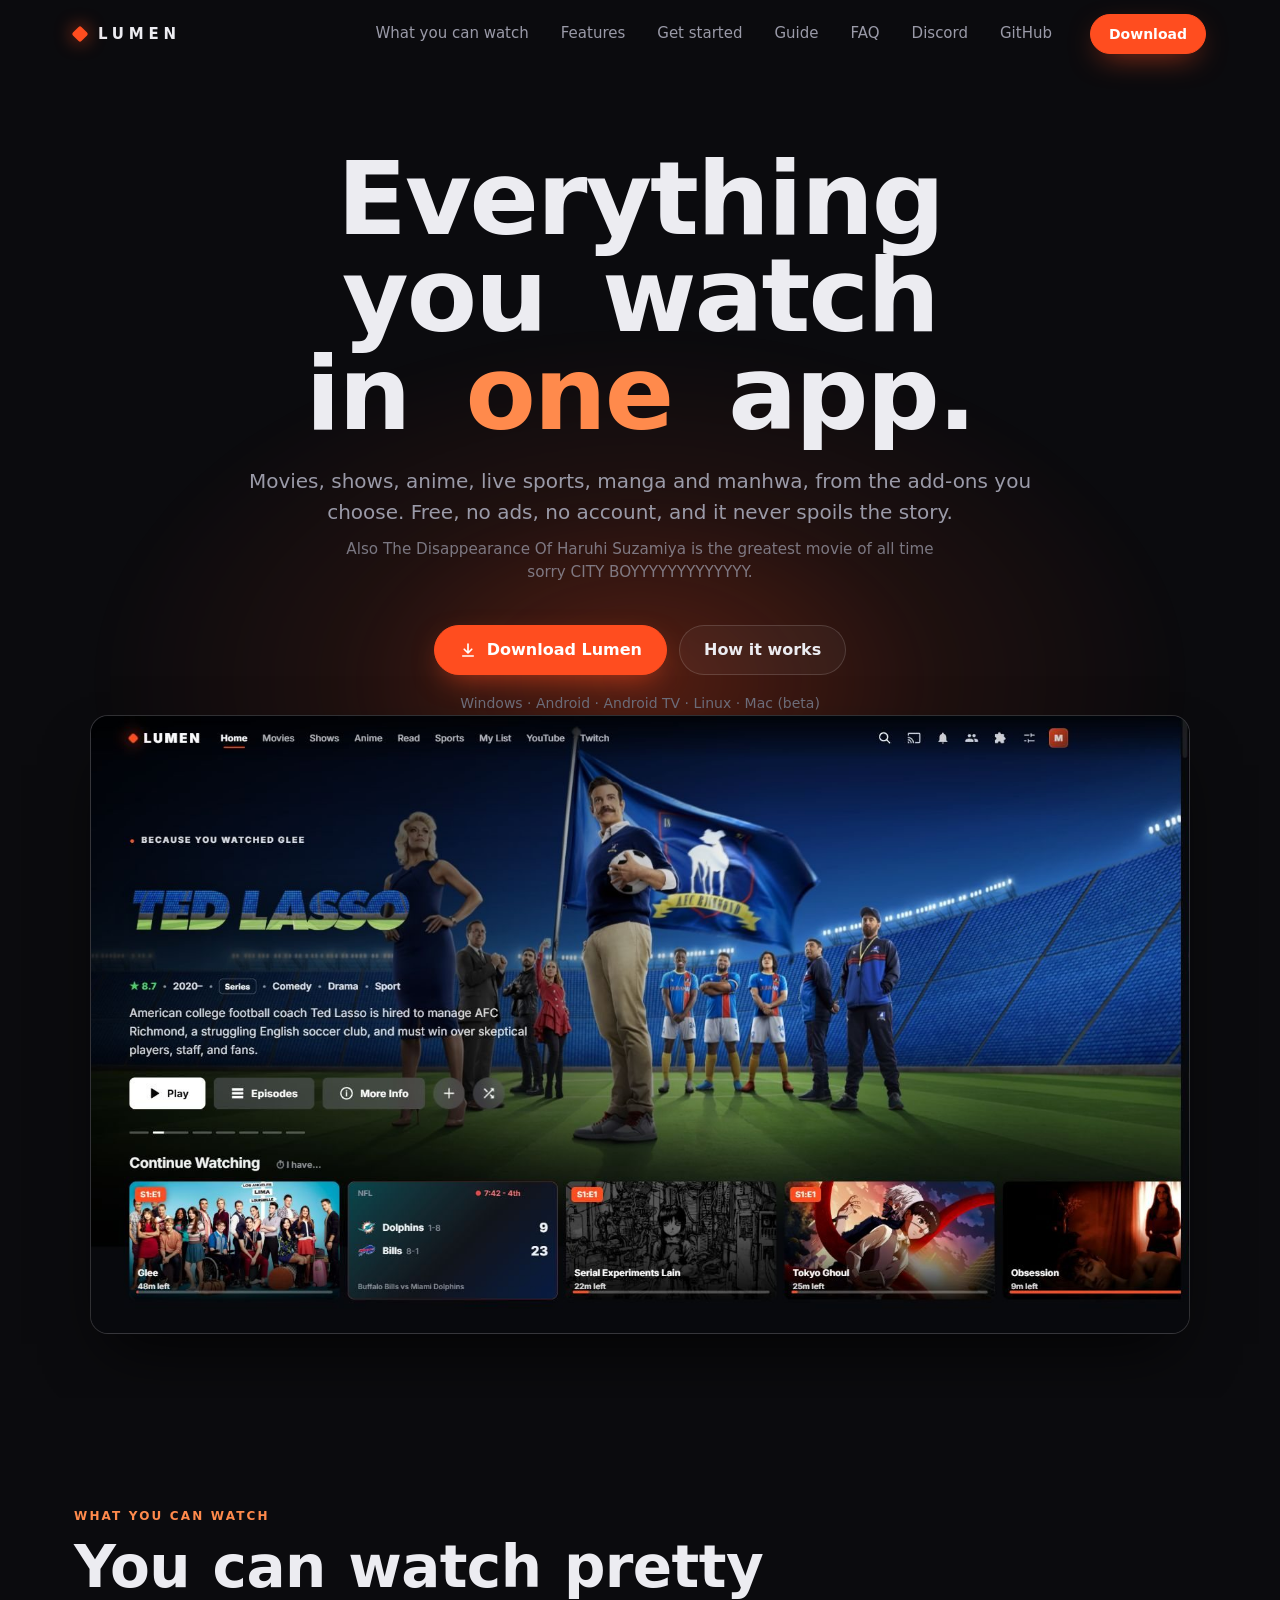
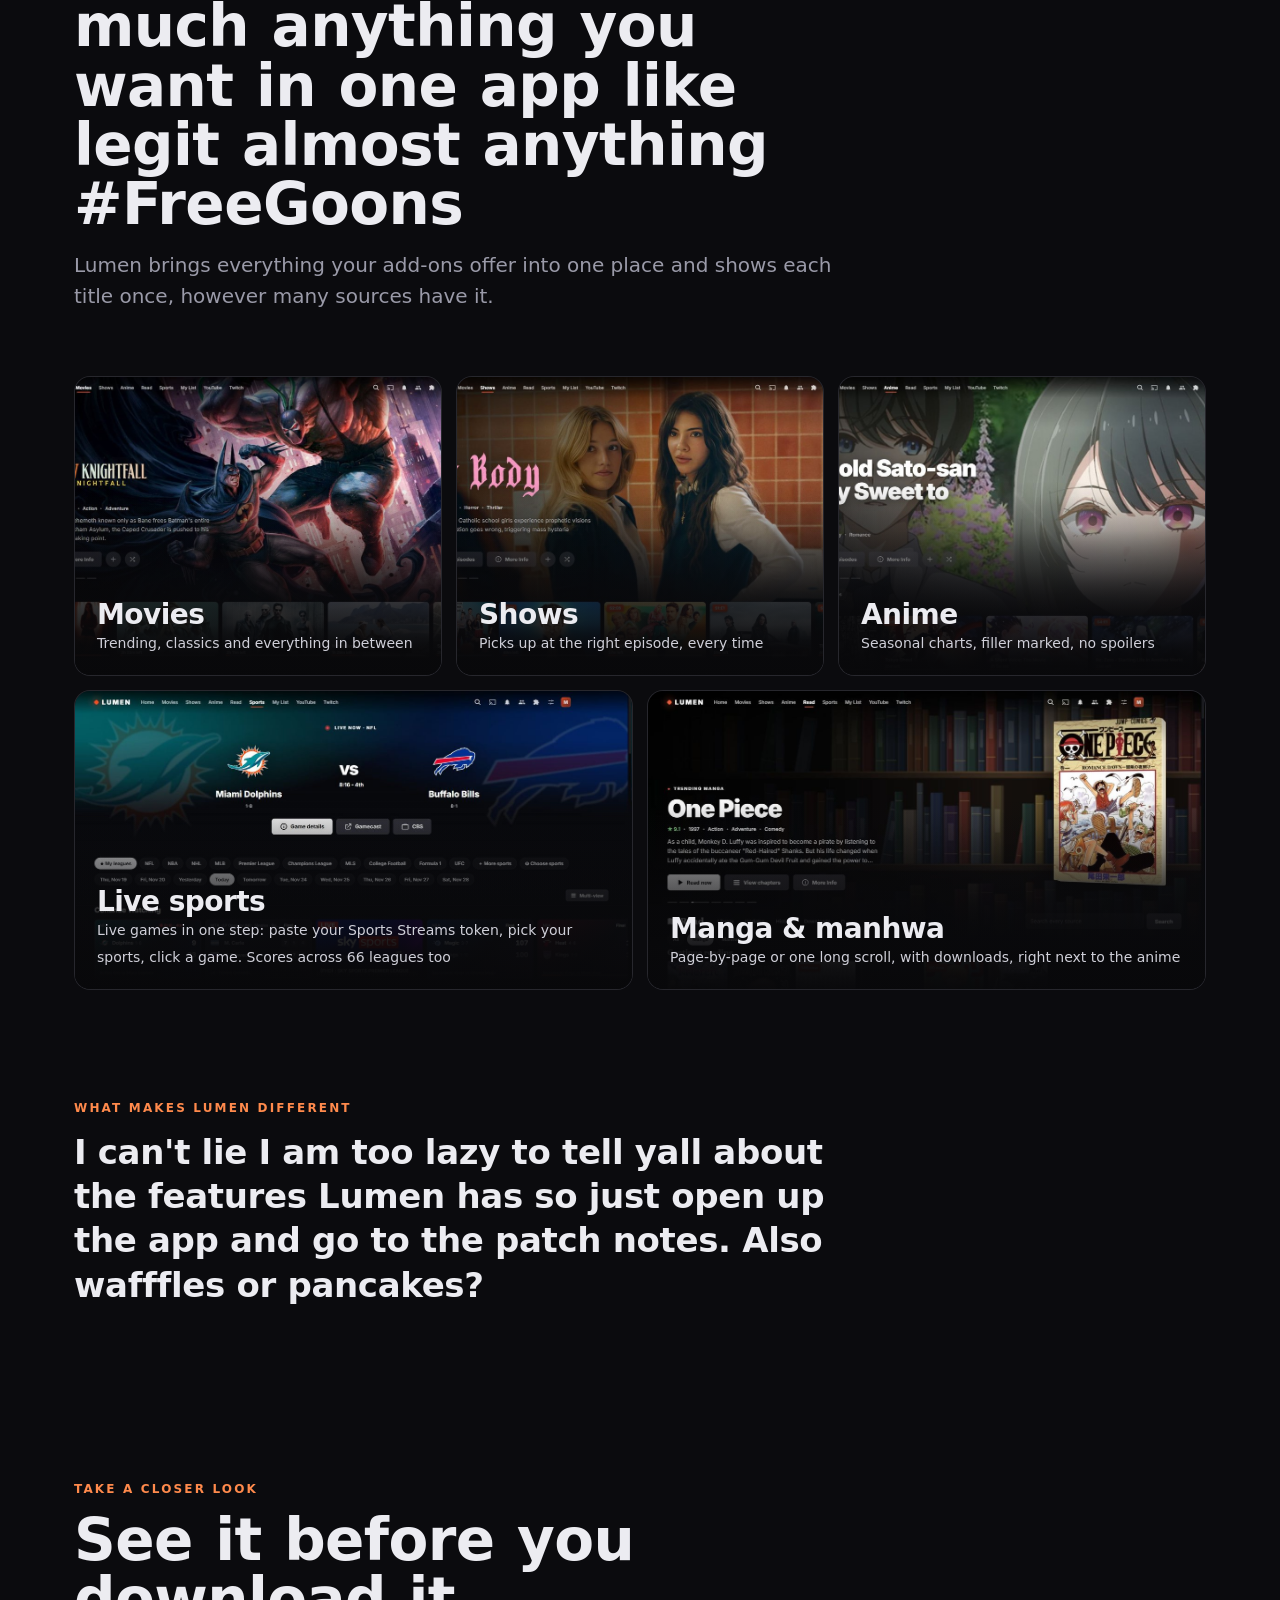
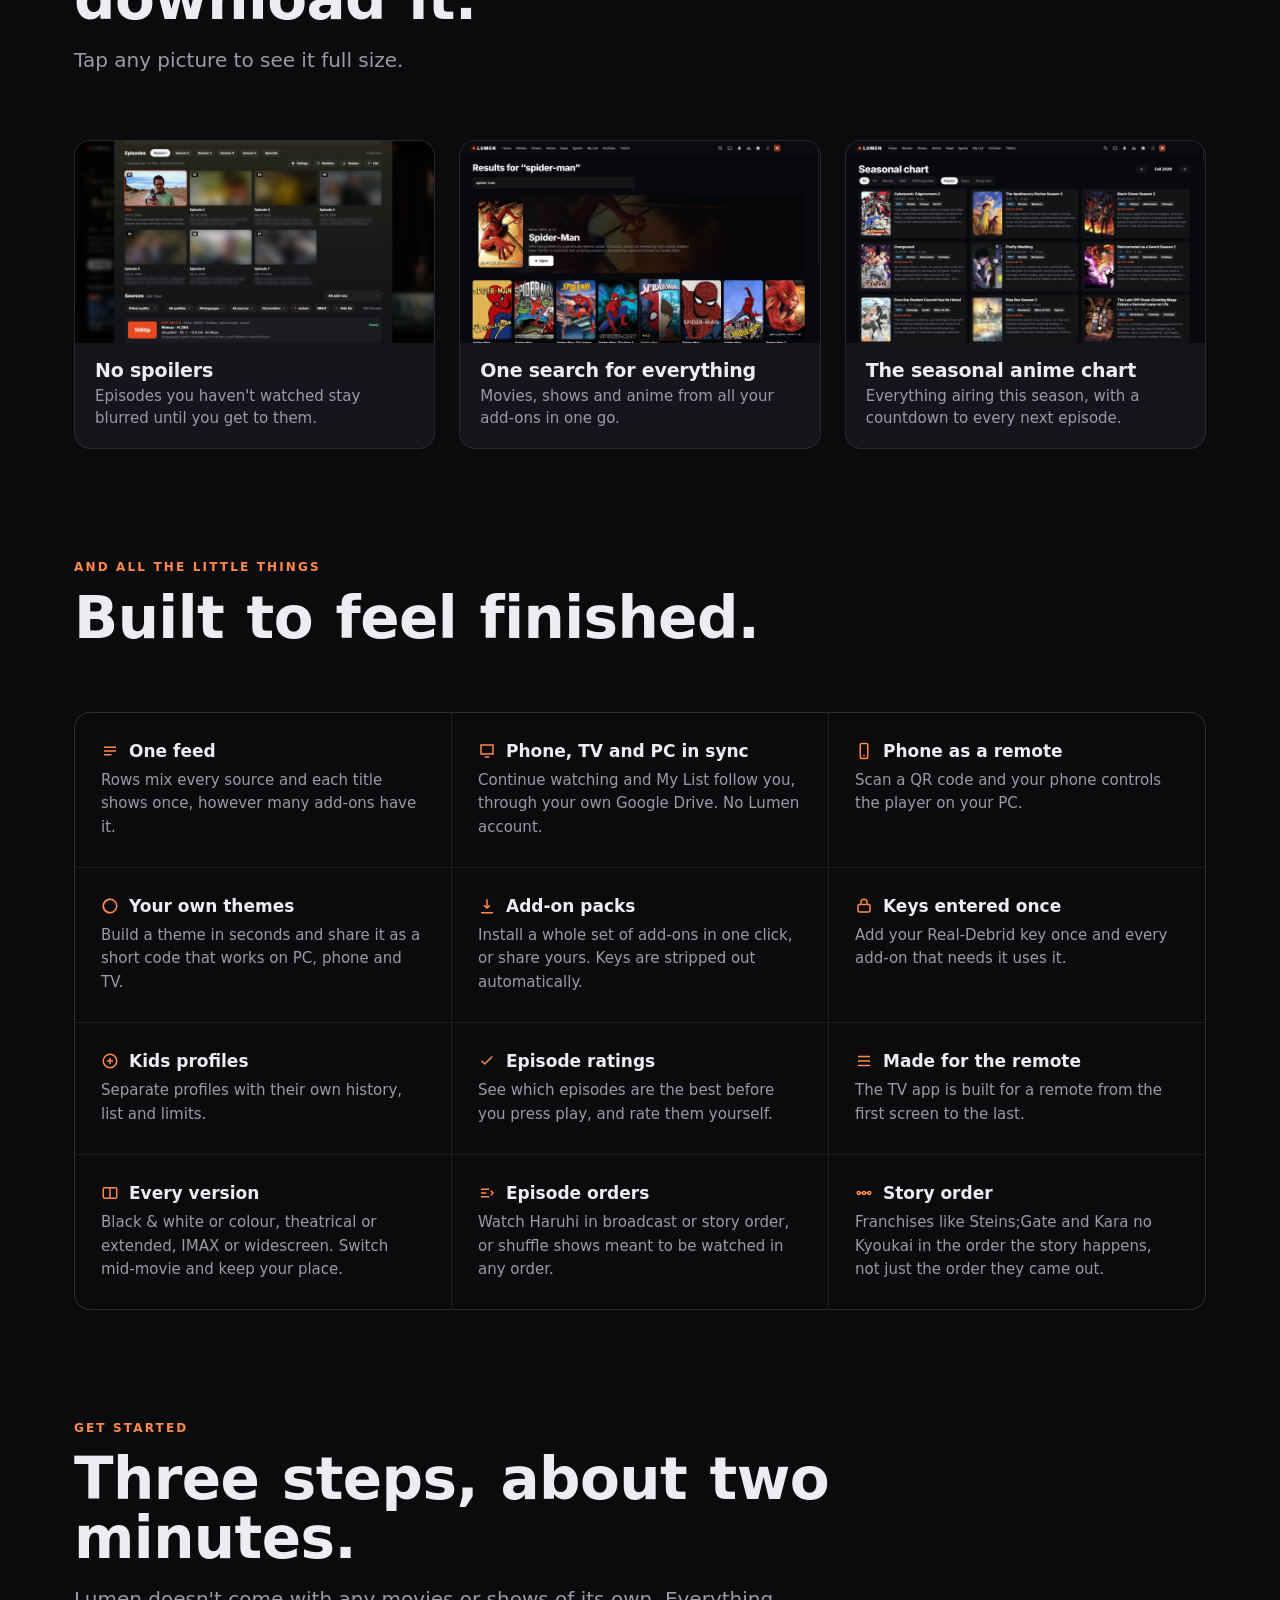
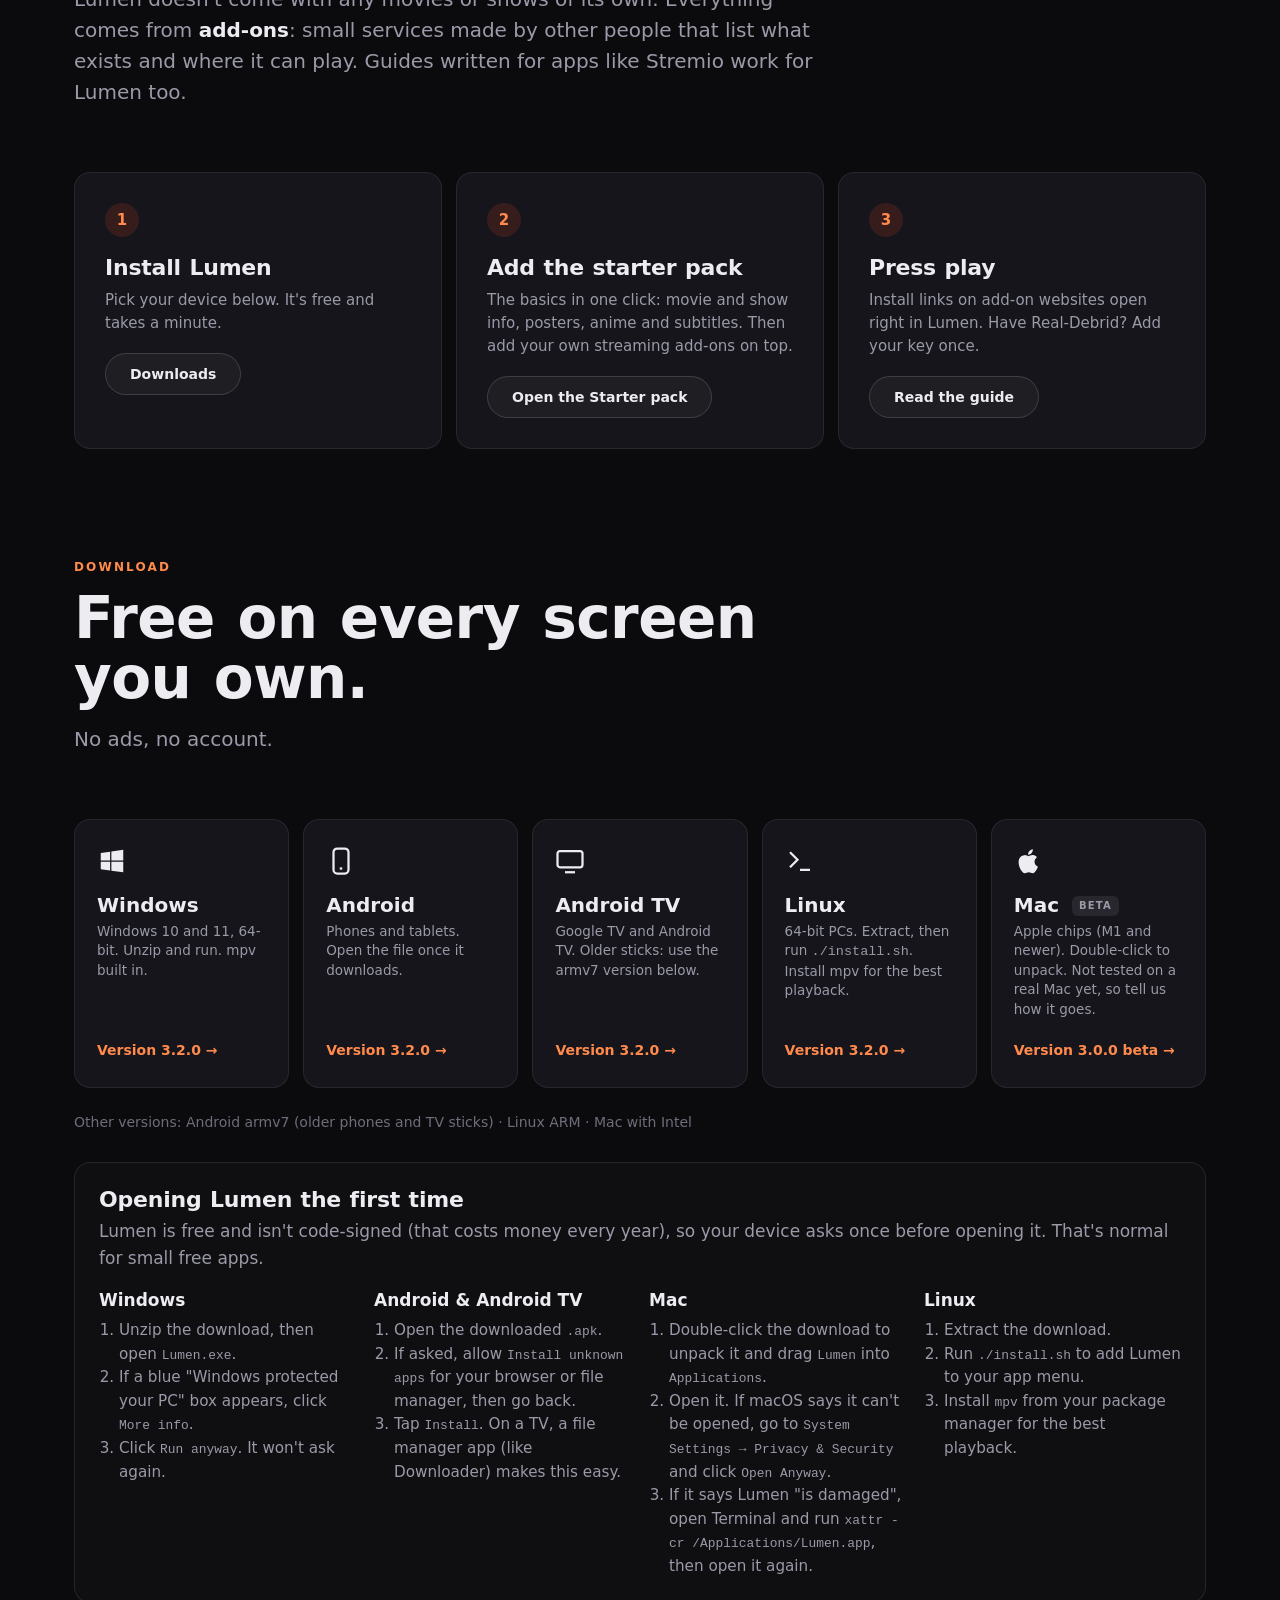
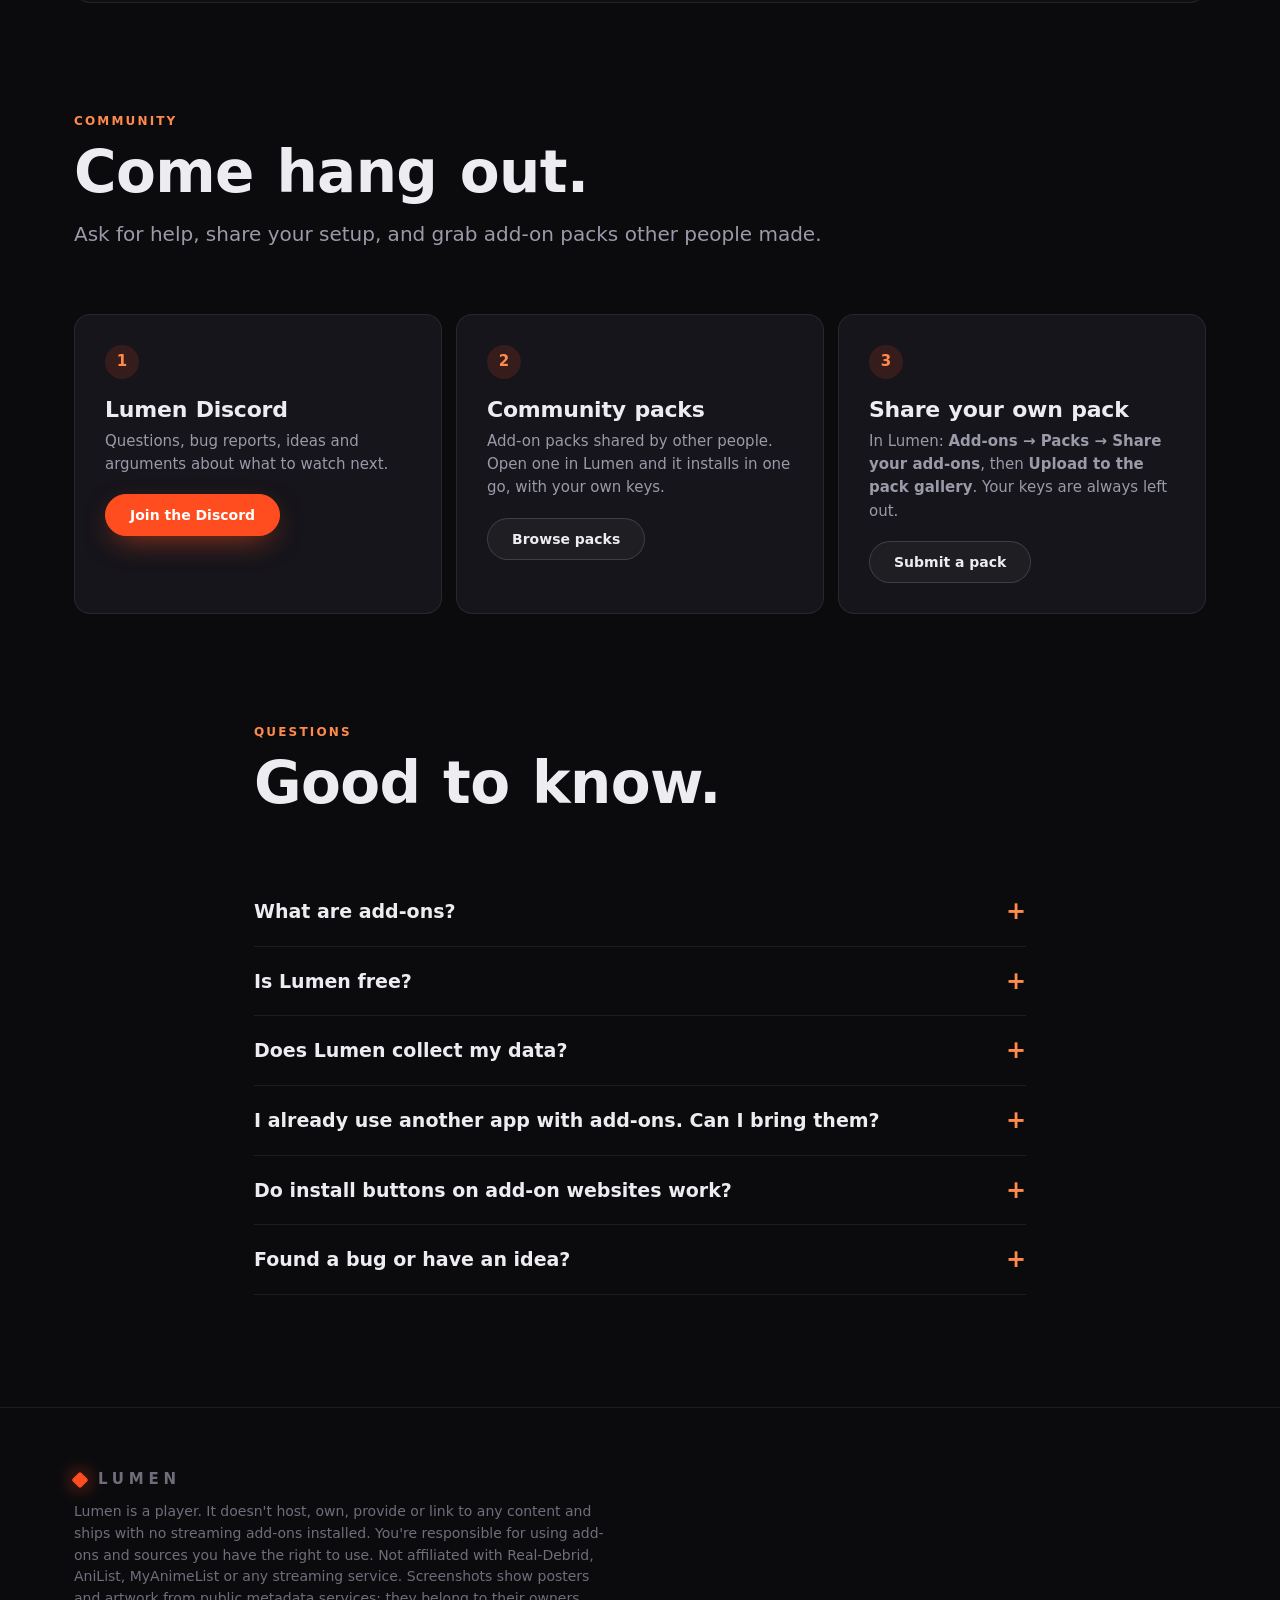
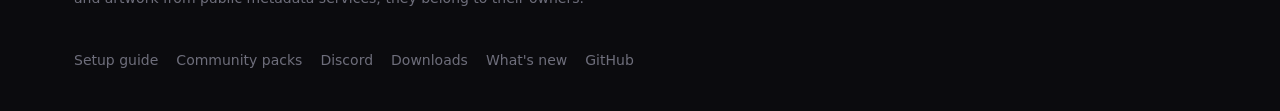
==== commit 64abe856: "Download buttons say 3.2.0 Co-Authored-By: Claude Opus 5.5 <noreply@anthropic.com> Claude-Session: h" ====
--- a/docs/index.html
+++ b/docs/index.html
@@ -137,13 +137,13 @@
   <div class="wrap">
     <div class="sh reveal"><span class="k">Download</span><h2>Free on every screen you own.</h2><p class="lead">No ads, no account.</p></div>
     <div class="dls">
-      <a class="dl reveal" href="https://github.com/benderjohn513-cpu/Lumen/releases/latest/download/Lumen-Windows-3.0.0.zip" download><svg viewBox="0 0 24 24" fill="currentColor"><path d="M3 5.5l7.5-1v7H3zM11.5 4.3 21 3v8.5h-9.5zM3 12.5h7.5v7L3 18.5zM11.5 12.5H21V21l-9.5-1.3z"/></svg><b>Windows</b><small>Windows 10 and 11, 64-bit. Unzip and run. mpv built in.</small><span class="go">Version 3.0.0 →</span></a>
-      <a class="dl reveal" href="https://github.com/benderjohn513-cpu/Lumen/releases/latest/download/Lumen-Android-3.0.0-arm64.apk" download><svg viewBox="0 0 24 24" fill="none" stroke="currentColor" stroke-width="1.8"><rect x="6" y="2" width="12" height="20" rx="3"/><path d="M11 18h2"/></svg><b>Android</b><small>Phones and tablets. Open the file once it downloads.</small><span class="go">Version 3.0.0 →</span></a>
-      <a class="dl reveal" href="https://github.com/benderjohn513-cpu/Lumen/releases/latest/download/Lumen-Android-3.0.0-arm64.apk" download><svg viewBox="0 0 24 24" fill="none" stroke="currentColor" stroke-width="1.8"><rect x="2" y="4" width="20" height="13" rx="2"/><path d="M8 21h8"/></svg><b>Android TV</b><small>Google TV and Android TV. Older sticks: use the armv7 version below.</small><span class="go">Version 3.0.0 →</span></a>
-      <a class="dl reveal" href="https://github.com/benderjohn513-cpu/Lumen/releases/latest/download/Lumen-Linux-3.0.0-x64.tar.xz" download><svg viewBox="0 0 24 24" fill="none" stroke="currentColor" stroke-width="1.8"><path d="M4 17l6-6-6-6M12 19h8"/></svg><b>Linux</b><small>64-bit PCs. Extract, then run <code>./install.sh</code>. Install mpv for the best playback.</small><span class="go">Version 3.0.0 →</span></a>
-      <a class="dl reveal" href="https://github.com/benderjohn513-cpu/Lumen/releases/latest/download/Lumen-Mac-3.0.0-beta-arm64.tar.xz" download><svg viewBox="0 0 24 24" fill="currentColor"><path d="M16.4 12.6c0-2.4 2-3.5 2-3.6-1.1-1.6-2.8-1.8-3.4-1.8-1.4-.1-2.8.9-3.5.9s-1.9-.9-3.1-.8C6.8 7.3 5.3 8.2 4.5 9.6c-1.7 2.9-.4 7.3 1.2 9.7.8 1.2 1.8 2.5 3 2.4 1.2 0 1.7-.8 3.1-.8s1.9.8 3.1.8c1.3 0 2.1-1.2 2.9-2.4.9-1.4 1.3-2.7 1.3-2.8 0 0-2.6-1-2.7-3.9zM14.1 5.5c.6-.8 1.1-1.9 1-3-1 0-2.1.7-2.8 1.5-.6.7-1.1 1.8-1 2.9 1.1.1 2.1-.6 2.8-1.4z"/></svg><b>Mac <span class="tag">Beta</span></b><small>Apple chips (M1 and newer). Double-click to unpack. Not tested on a real Mac yet, so tell us how it goes.</small><span class="go">Version 3.0.0 →</span></a>
-    </div>
-    <p class="note dl-more">Other versions: <a href="https://github.com/benderjohn513-cpu/Lumen/releases/latest/download/Lumen-Android-3.0.0-armv7.apk" download>Android armv7</a> (older phones and TV sticks) · <a href="https://github.com/benderjohn513-cpu/Lumen/releases/latest/download/Lumen-Linux-3.0.0-arm64.tar.xz" download>Linux ARM</a> · <a href="https://github.com/benderjohn513-cpu/Lumen/releases/latest/download/Lumen-Mac-3.0.0-beta-x64.tar.xz" download>Mac with Intel</a></p>
+      <a class="dl reveal" href="https://github.com/benderjohn513-cpu/Lumen/releases/latest/download/Lumen-Windows-3.2.0.zip" download><svg viewBox="0 0 24 24" fill="currentColor"><path d="M3 5.5l7.5-1v7H3zM11.5 4.3 21 3v8.5h-9.5zM3 12.5h7.5v7L3 18.5zM11.5 12.5H21V21l-9.5-1.3z"/></svg><b>Windows</b><small>Windows 10 and 11, 64-bit. Unzip and run. mpv built in.</small><span class="go">Version 3.2.0 →</span></a>
+      <a class="dl reveal" href="https://github.com/benderjohn513-cpu/Lumen/releases/latest/download/Lumen-Android-3.2.0-arm64.apk" download><svg viewBox="0 0 24 24" fill="none" stroke="currentColor" stroke-width="1.8"><rect x="6" y="2" width="12" height="20" rx="3"/><path d="M11 18h2"/></svg><b>Android</b><small>Phones and tablets. Open the file once it downloads.</small><span class="go">Version 3.2.0 →</span></a>
+      <a class="dl reveal" href="https://github.com/benderjohn513-cpu/Lumen/releases/latest/download/Lumen-Android-3.2.0-arm64.apk" download><svg viewBox="0 0 24 24" fill="none" stroke="currentColor" stroke-width="1.8"><rect x="2" y="4" width="20" height="13" rx="2"/><path d="M8 21h8"/></svg><b>Android TV</b><small>Google TV and Android TV. Older sticks: use the armv7 version below.</small><span class="go">Version 3.2.0 →</span></a>
+      <a class="dl reveal" href="https://github.com/benderjohn513-cpu/Lumen/releases/latest/download/Lumen-Linux-3.2.0-x64.tar.xz" download><svg viewBox="0 0 24 24" fill="none" stroke="currentColor" stroke-width="1.8"><path d="M4 17l6-6-6-6M12 19h8"/></svg><b>Linux</b><small>64-bit PCs. Extract, then run <code>./install.sh</code>. Install mpv for the best playback.</small><span class="go">Version 3.2.0 →</span></a>
+      <a class="dl reveal" href="https://github.com/benderjohn513-cpu/Lumen/releases/download/v3.0.0/Lumen-Mac-3.0.0-beta-arm64.tar.xz" download><svg viewBox="0 0 24 24" fill="currentColor"><path d="M16.4 12.6c0-2.4 2-3.5 2-3.6-1.1-1.6-2.8-1.8-3.4-1.8-1.4-.1-2.8.9-3.5.9s-1.9-.9-3.1-.8C6.8 7.3 5.3 8.2 4.5 9.6c-1.7 2.9-.4 7.3 1.2 9.7.8 1.2 1.8 2.5 3 2.4 1.2 0 1.7-.8 3.1-.8s1.9.8 3.1.8c1.3 0 2.1-1.2 2.9-2.4.9-1.4 1.3-2.7 1.3-2.8 0 0-2.6-1-2.7-3.9zM14.1 5.5c.6-.8 1.1-1.9 1-3-1 0-2.1.7-2.8 1.5-.6.7-1.1 1.8-1 2.9 1.1.1 2.1-.6 2.8-1.4z"/></svg><b>Mac <span class="tag">Beta</span></b><small>Apple chips (M1 and newer). Double-click to unpack. Not tested on a real Mac yet, so tell us how it goes.</small><span class="go">Version 3.0.0 beta →</span></a>
+    </div>
+    <p class="note dl-more">Other versions: <a href="https://github.com/benderjohn513-cpu/Lumen/releases/latest/download/Lumen-Android-3.2.0-armv7.apk" download>Android armv7</a> (older phones and TV sticks) · <a href="https://github.com/benderjohn513-cpu/Lumen/releases/latest/download/Lumen-Linux-3.2.0-arm64.tar.xz" download>Linux ARM</a> · <a href="https://github.com/benderjohn513-cpu/Lumen/releases/download/v3.0.0/Lumen-Mac-3.0.0-beta-x64.tar.xz" download>Mac with Intel</a></p>
     <div class="firstrun reveal" id="first-launch">
       <h3>Opening Lumen the first time</h3>
       <p>Lumen is free and isn't code-signed (that costs money every year), so your device asks once before opening it. That's normal for small free apps.</p>
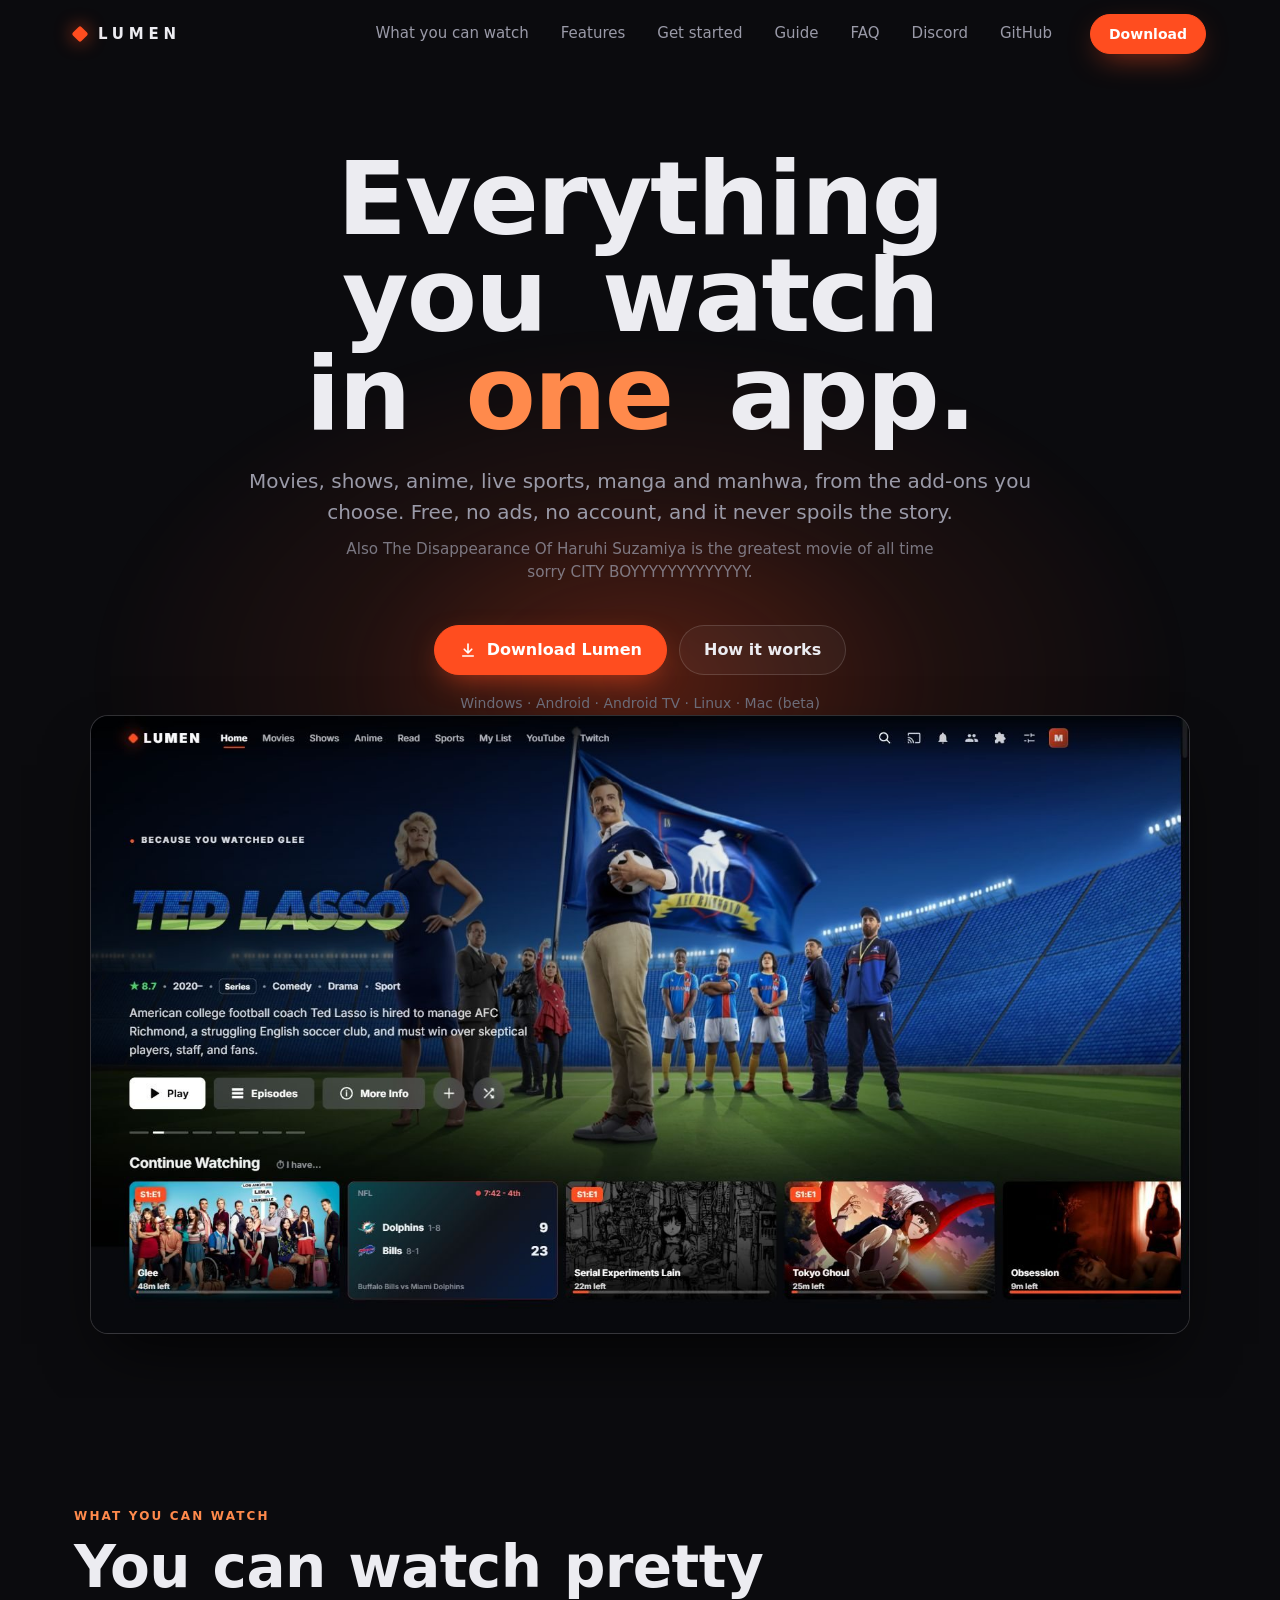
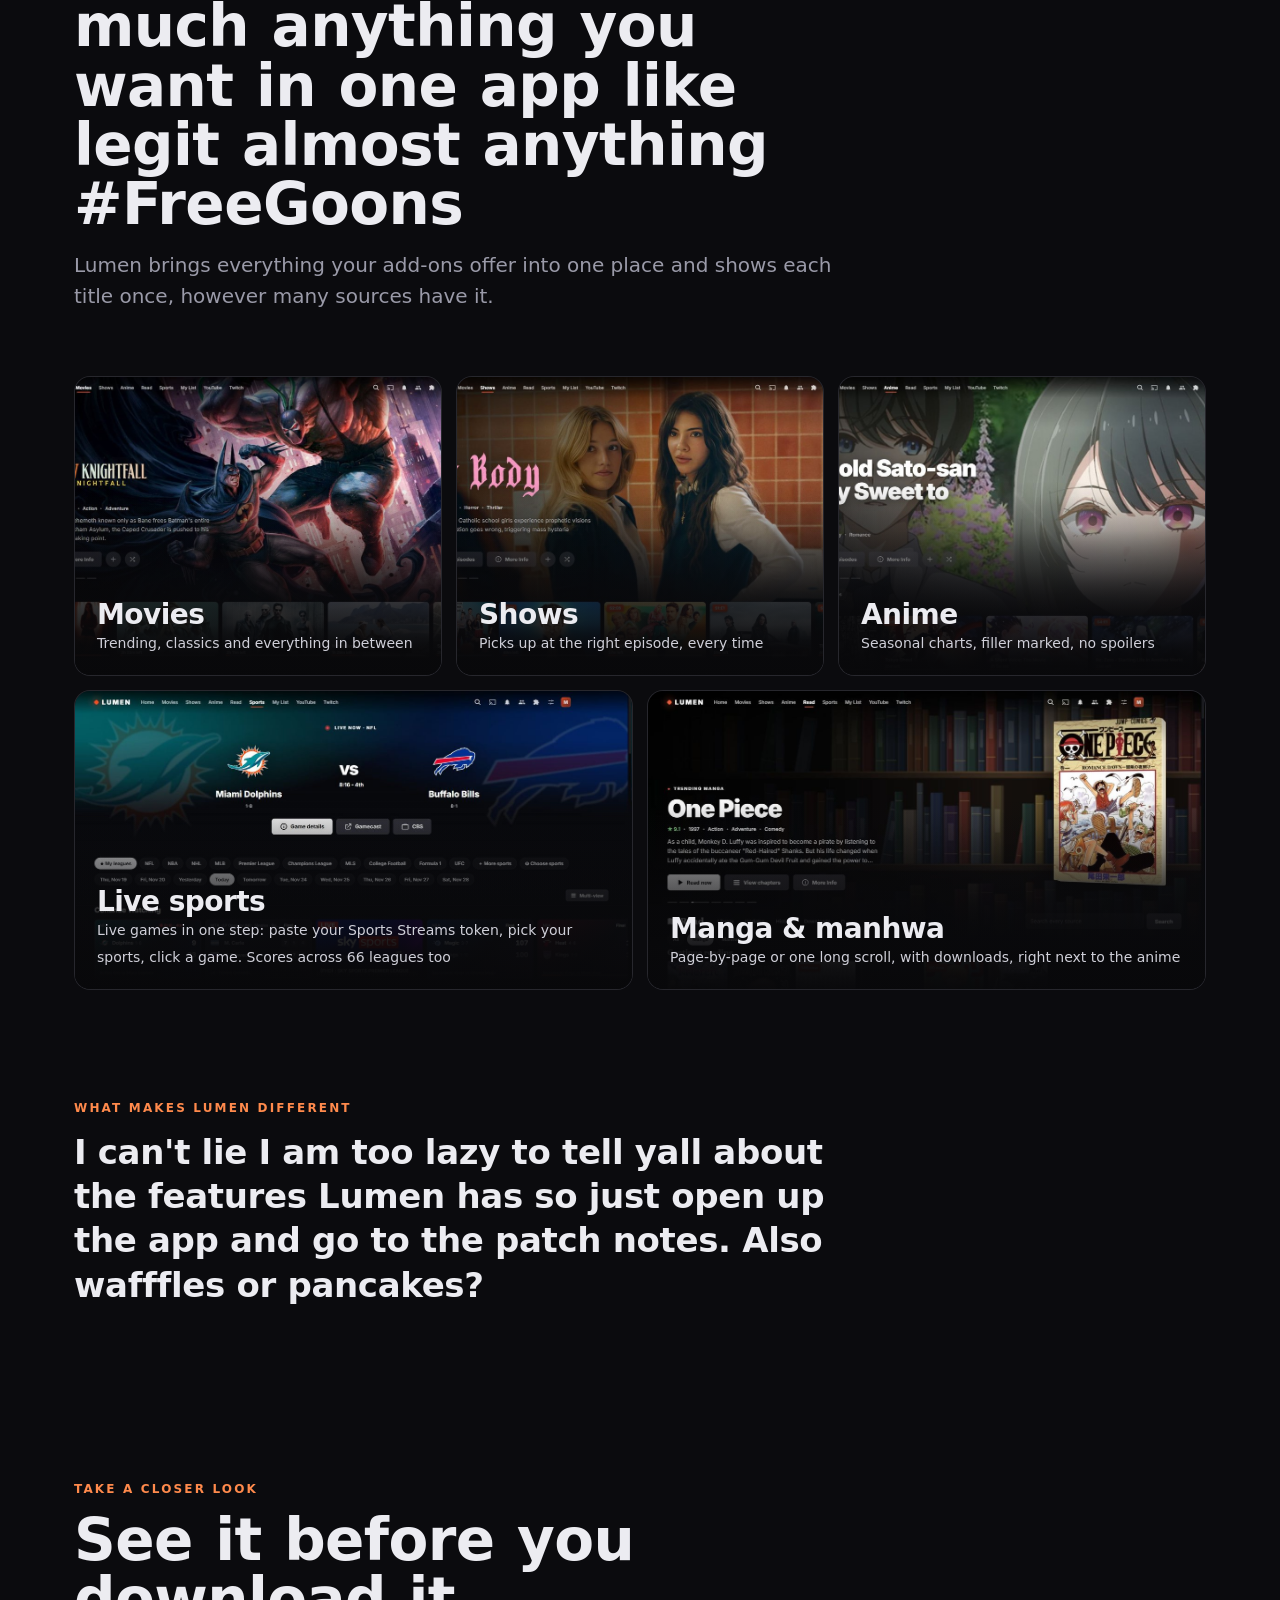
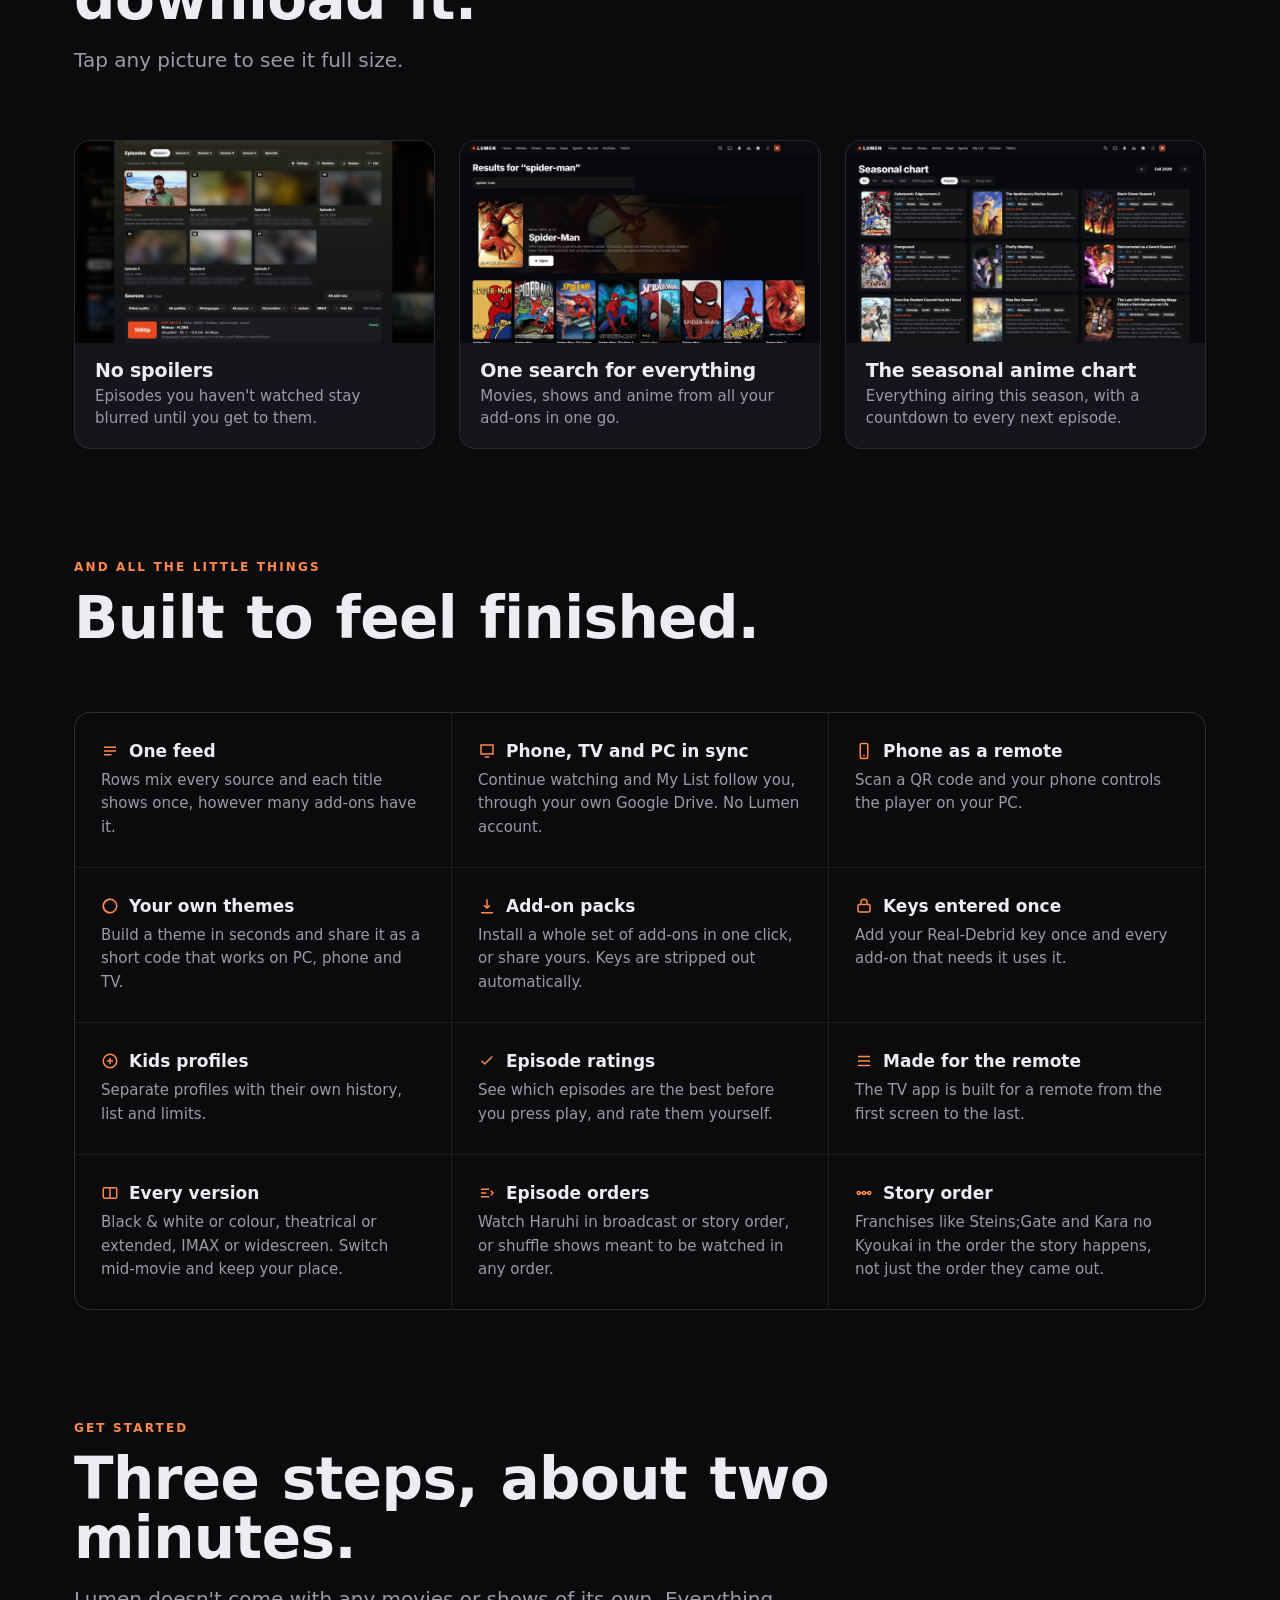
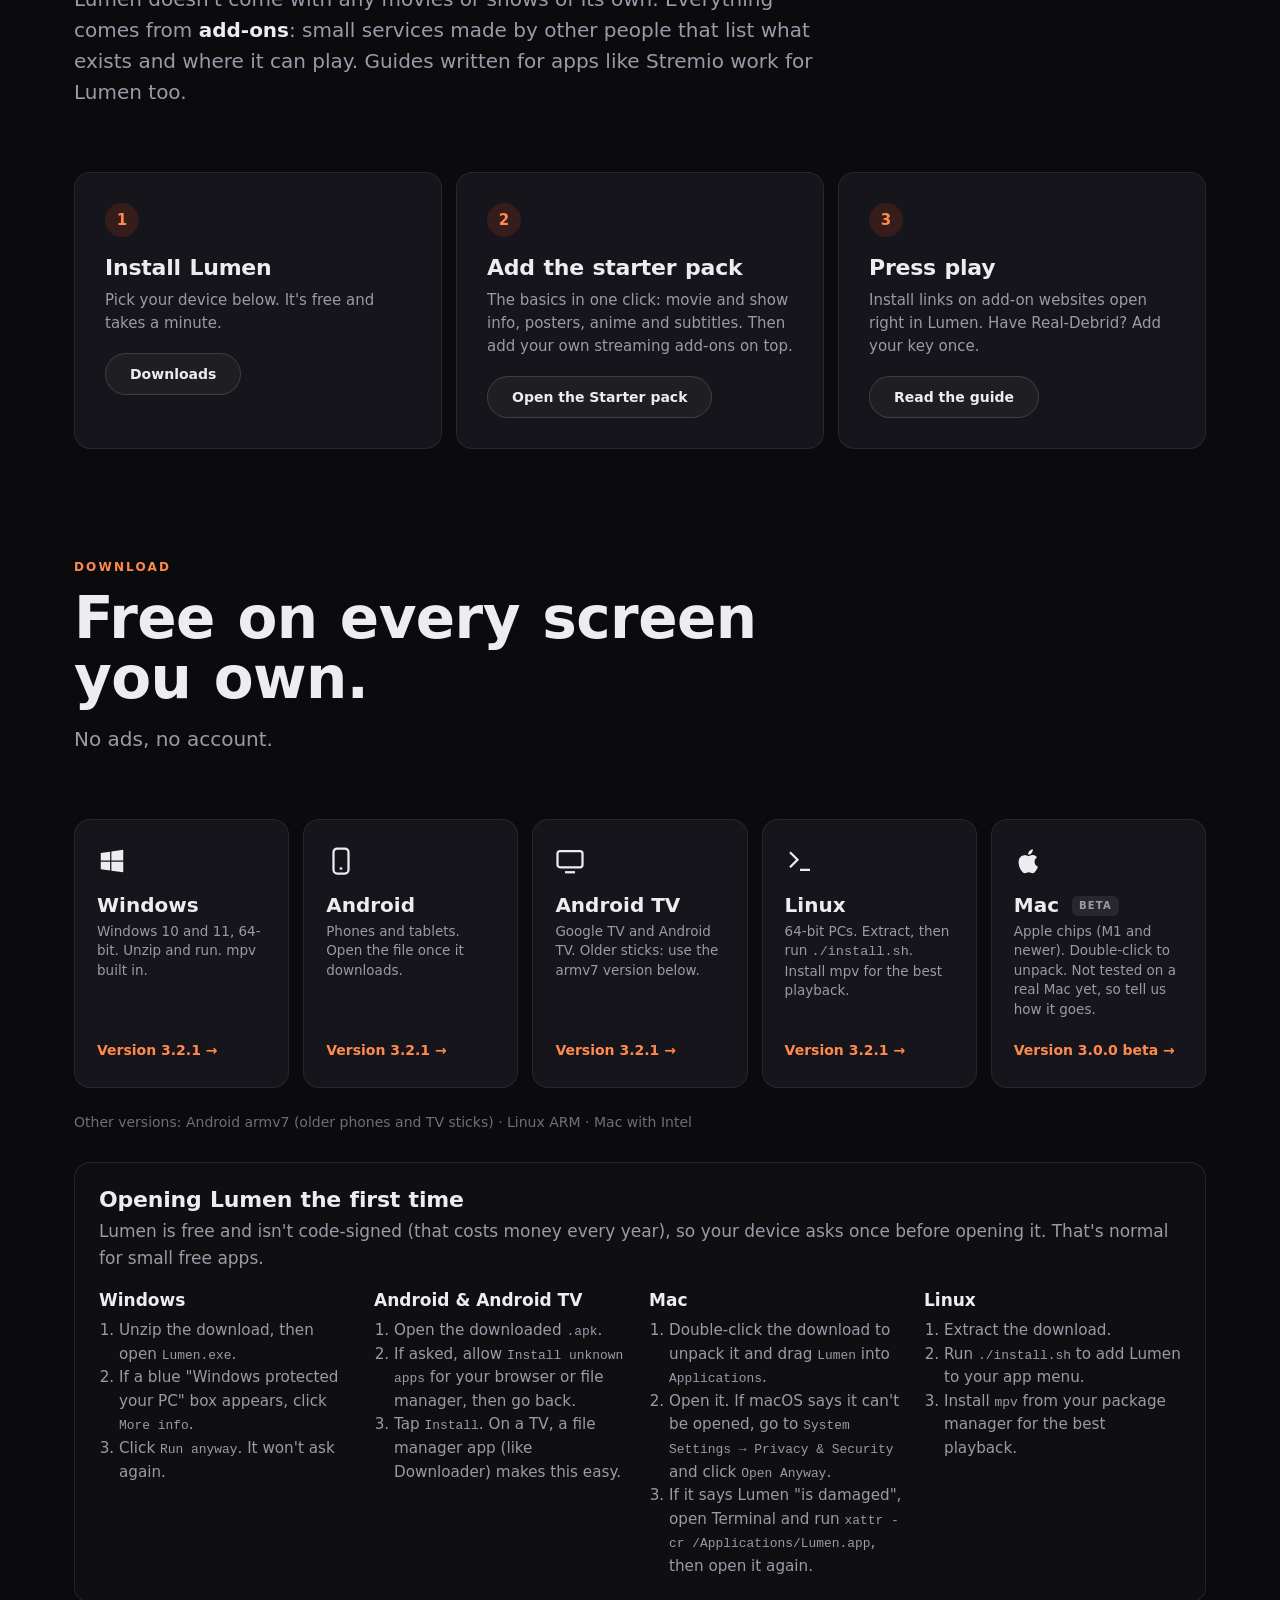
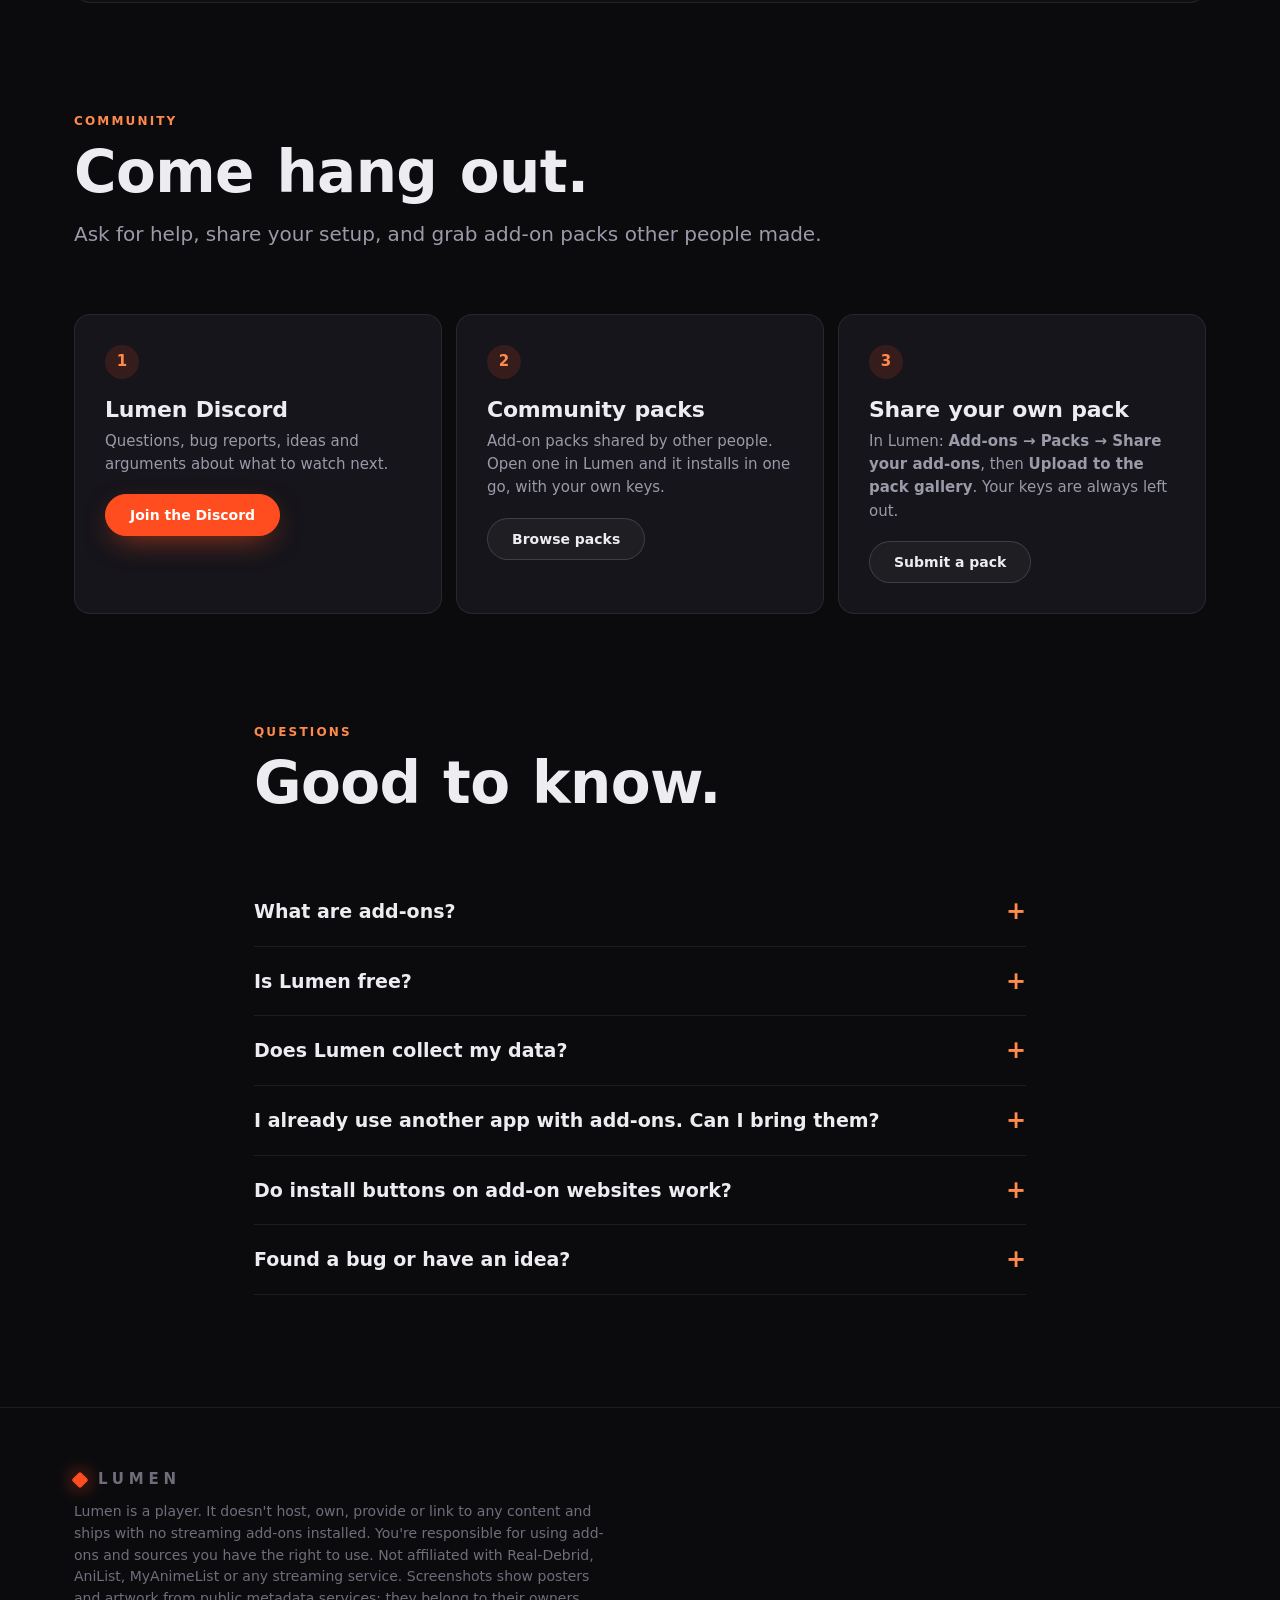
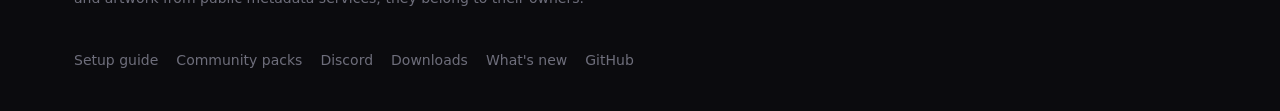
==== commit 67905e6a: "Lumen 3.2.1 Co-Authored-By: Claude Opus 5.5 <noreply@anthropic.com> Claude-Session: https://claude.a" ====
--- a/docs/index.html
+++ b/docs/index.html
@@ -137,13 +137,13 @@
   <div class="wrap">
     <div class="sh reveal"><span class="k">Download</span><h2>Free on every screen you own.</h2><p class="lead">No ads, no account.</p></div>
     <div class="dls">
-      <a class="dl reveal" href="https://github.com/benderjohn513-cpu/Lumen/releases/latest/download/Lumen-Windows-3.2.0.zip" download><svg viewBox="0 0 24 24" fill="currentColor"><path d="M3 5.5l7.5-1v7H3zM11.5 4.3 21 3v8.5h-9.5zM3 12.5h7.5v7L3 18.5zM11.5 12.5H21V21l-9.5-1.3z"/></svg><b>Windows</b><small>Windows 10 and 11, 64-bit. Unzip and run. mpv built in.</small><span class="go">Version 3.2.0 →</span></a>
-      <a class="dl reveal" href="https://github.com/benderjohn513-cpu/Lumen/releases/latest/download/Lumen-Android-3.2.0-arm64.apk" download><svg viewBox="0 0 24 24" fill="none" stroke="currentColor" stroke-width="1.8"><rect x="6" y="2" width="12" height="20" rx="3"/><path d="M11 18h2"/></svg><b>Android</b><small>Phones and tablets. Open the file once it downloads.</small><span class="go">Version 3.2.0 →</span></a>
-      <a class="dl reveal" href="https://github.com/benderjohn513-cpu/Lumen/releases/latest/download/Lumen-Android-3.2.0-arm64.apk" download><svg viewBox="0 0 24 24" fill="none" stroke="currentColor" stroke-width="1.8"><rect x="2" y="4" width="20" height="13" rx="2"/><path d="M8 21h8"/></svg><b>Android TV</b><small>Google TV and Android TV. Older sticks: use the armv7 version below.</small><span class="go">Version 3.2.0 →</span></a>
-      <a class="dl reveal" href="https://github.com/benderjohn513-cpu/Lumen/releases/latest/download/Lumen-Linux-3.2.0-x64.tar.xz" download><svg viewBox="0 0 24 24" fill="none" stroke="currentColor" stroke-width="1.8"><path d="M4 17l6-6-6-6M12 19h8"/></svg><b>Linux</b><small>64-bit PCs. Extract, then run <code>./install.sh</code>. Install mpv for the best playback.</small><span class="go">Version 3.2.0 →</span></a>
+      <a class="dl reveal" href="https://github.com/benderjohn513-cpu/Lumen/releases/latest/download/Lumen-Windows-3.2.1.zip" download><svg viewBox="0 0 24 24" fill="currentColor"><path d="M3 5.5l7.5-1v7H3zM11.5 4.3 21 3v8.5h-9.5zM3 12.5h7.5v7L3 18.5zM11.5 12.5H21V21l-9.5-1.3z"/></svg><b>Windows</b><small>Windows 10 and 11, 64-bit. Unzip and run. mpv built in.</small><span class="go">Version 3.2.1 →</span></a>
+      <a class="dl reveal" href="https://github.com/benderjohn513-cpu/Lumen/releases/latest/download/Lumen-Android-3.2.1-arm64.apk" download><svg viewBox="0 0 24 24" fill="none" stroke="currentColor" stroke-width="1.8"><rect x="6" y="2" width="12" height="20" rx="3"/><path d="M11 18h2"/></svg><b>Android</b><small>Phones and tablets. Open the file once it downloads.</small><span class="go">Version 3.2.1 →</span></a>
+      <a class="dl reveal" href="https://github.com/benderjohn513-cpu/Lumen/releases/latest/download/Lumen-Android-3.2.1-arm64.apk" download><svg viewBox="0 0 24 24" fill="none" stroke="currentColor" stroke-width="1.8"><rect x="2" y="4" width="20" height="13" rx="2"/><path d="M8 21h8"/></svg><b>Android TV</b><small>Google TV and Android TV. Older sticks: use the armv7 version below.</small><span class="go">Version 3.2.1 →</span></a>
+      <a class="dl reveal" href="https://github.com/benderjohn513-cpu/Lumen/releases/latest/download/Lumen-Linux-3.2.1-x64.tar.xz" download><svg viewBox="0 0 24 24" fill="none" stroke="currentColor" stroke-width="1.8"><path d="M4 17l6-6-6-6M12 19h8"/></svg><b>Linux</b><small>64-bit PCs. Extract, then run <code>./install.sh</code>. Install mpv for the best playback.</small><span class="go">Version 3.2.1 →</span></a>
       <a class="dl reveal" href="https://github.com/benderjohn513-cpu/Lumen/releases/download/v3.0.0/Lumen-Mac-3.0.0-beta-arm64.tar.xz" download><svg viewBox="0 0 24 24" fill="currentColor"><path d="M16.4 12.6c0-2.4 2-3.5 2-3.6-1.1-1.6-2.8-1.8-3.4-1.8-1.4-.1-2.8.9-3.5.9s-1.9-.9-3.1-.8C6.8 7.3 5.3 8.2 4.5 9.6c-1.7 2.9-.4 7.3 1.2 9.7.8 1.2 1.8 2.5 3 2.4 1.2 0 1.7-.8 3.1-.8s1.9.8 3.1.8c1.3 0 2.1-1.2 2.9-2.4.9-1.4 1.3-2.7 1.3-2.8 0 0-2.6-1-2.7-3.9zM14.1 5.5c.6-.8 1.1-1.9 1-3-1 0-2.1.7-2.8 1.5-.6.7-1.1 1.8-1 2.9 1.1.1 2.1-.6 2.8-1.4z"/></svg><b>Mac <span class="tag">Beta</span></b><small>Apple chips (M1 and newer). Double-click to unpack. Not tested on a real Mac yet, so tell us how it goes.</small><span class="go">Version 3.0.0 beta →</span></a>
     </div>
-    <p class="note dl-more">Other versions: <a href="https://github.com/benderjohn513-cpu/Lumen/releases/latest/download/Lumen-Android-3.2.0-armv7.apk" download>Android armv7</a> (older phones and TV sticks) · <a href="https://github.com/benderjohn513-cpu/Lumen/releases/latest/download/Lumen-Linux-3.2.0-arm64.tar.xz" download>Linux ARM</a> · <a href="https://github.com/benderjohn513-cpu/Lumen/releases/download/v3.0.0/Lumen-Mac-3.0.0-beta-x64.tar.xz" download>Mac with Intel</a></p>
+    <p class="note dl-more">Other versions: <a href="https://github.com/benderjohn513-cpu/Lumen/releases/latest/download/Lumen-Android-3.2.1-armv7.apk" download>Android armv7</a> (older phones and TV sticks) · <a href="https://github.com/benderjohn513-cpu/Lumen/releases/latest/download/Lumen-Linux-3.2.1-arm64.tar.xz" download>Linux ARM</a> · <a href="https://github.com/benderjohn513-cpu/Lumen/releases/download/v3.0.0/Lumen-Mac-3.0.0-beta-x64.tar.xz" download>Mac with Intel</a></p>
     <div class="firstrun reveal" id="first-launch">
       <h3>Opening Lumen the first time</h3>
       <p>Lumen is free and isn't code-signed (that costs money every year), so your device asks once before opening it. That's normal for small free apps.</p>
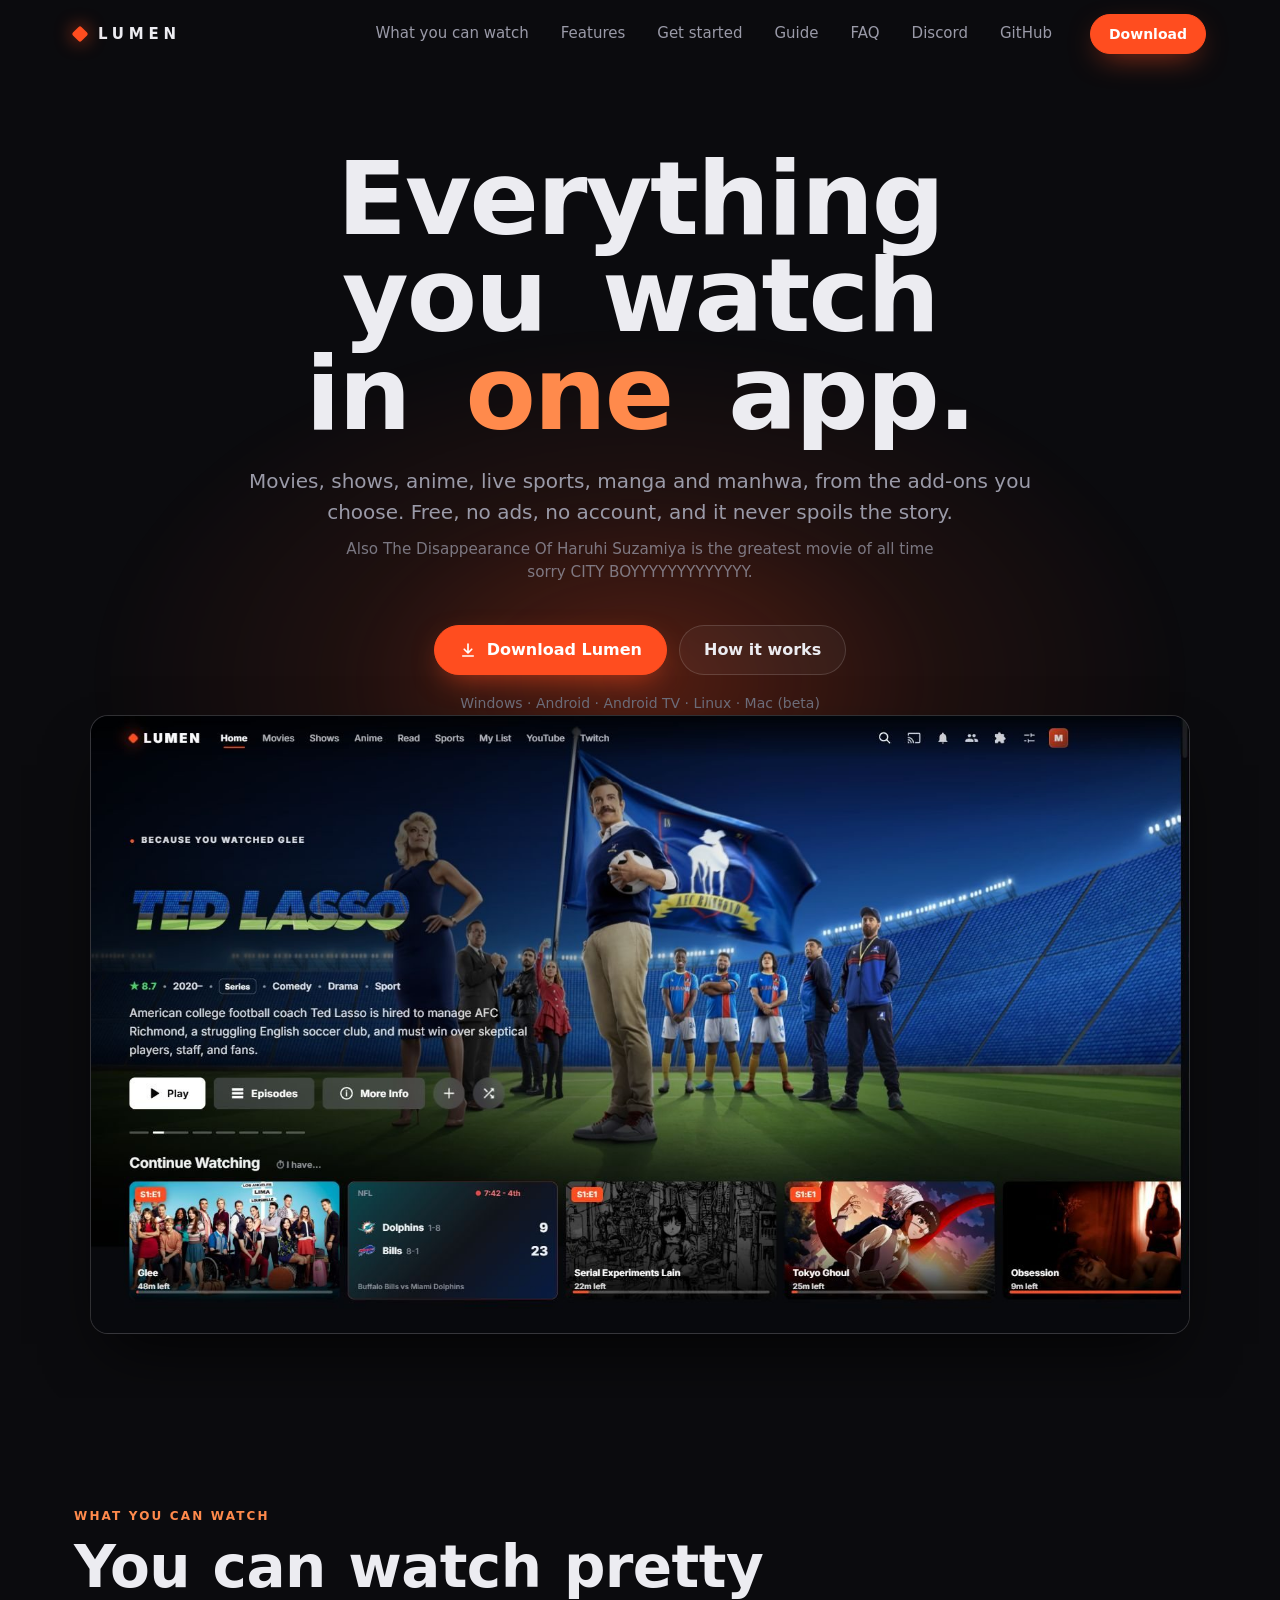
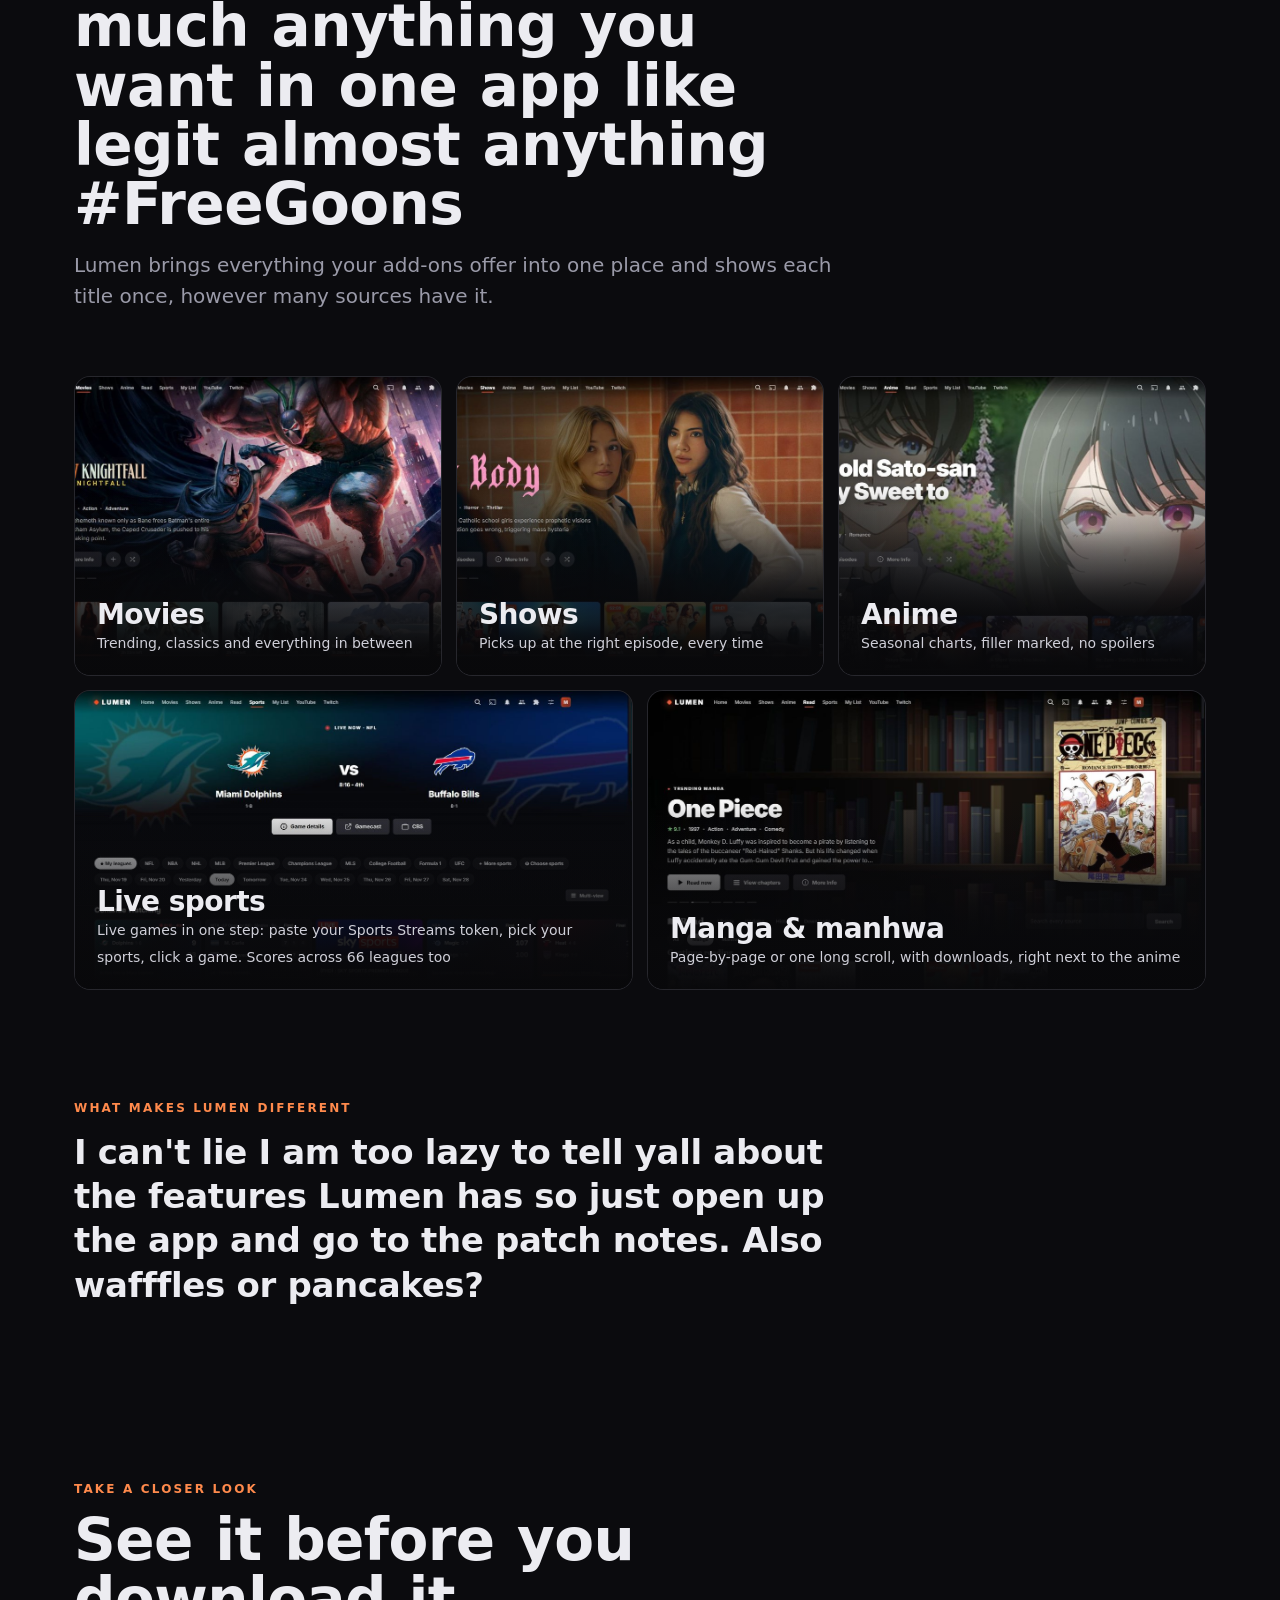
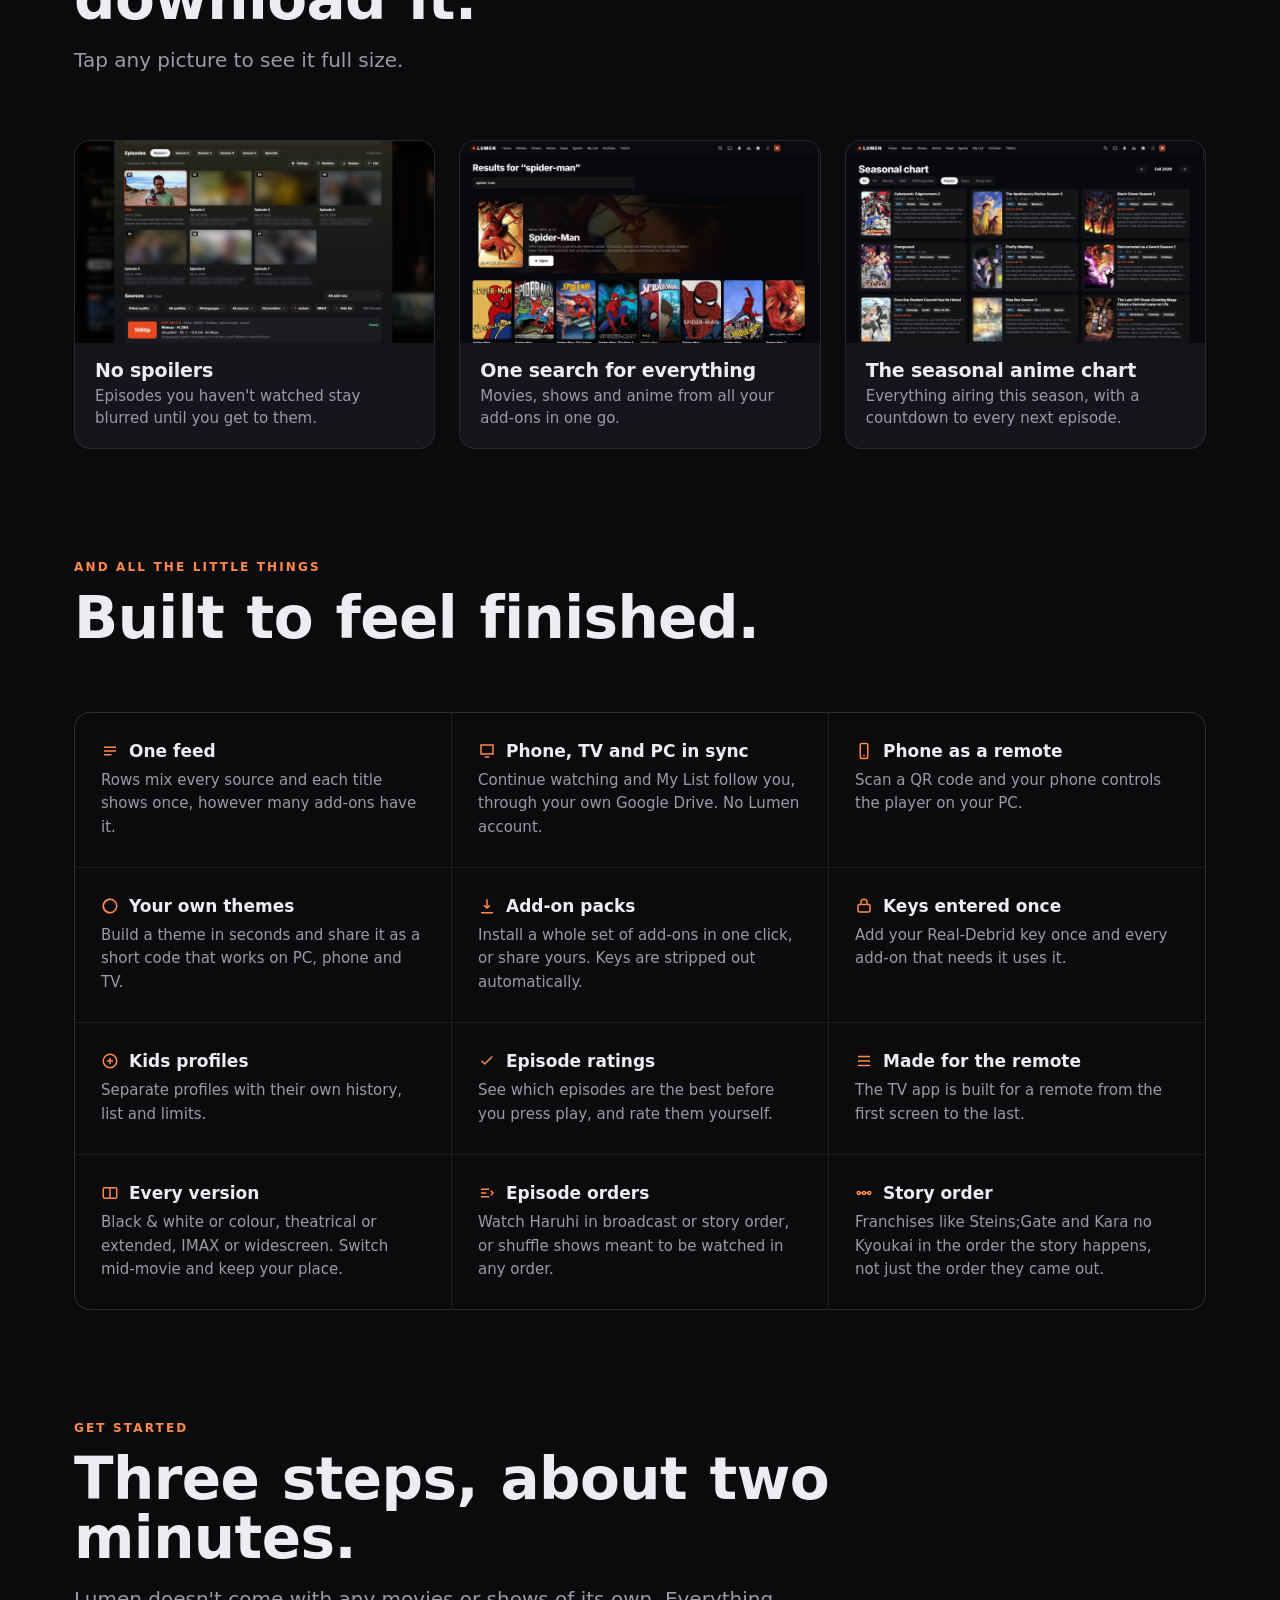
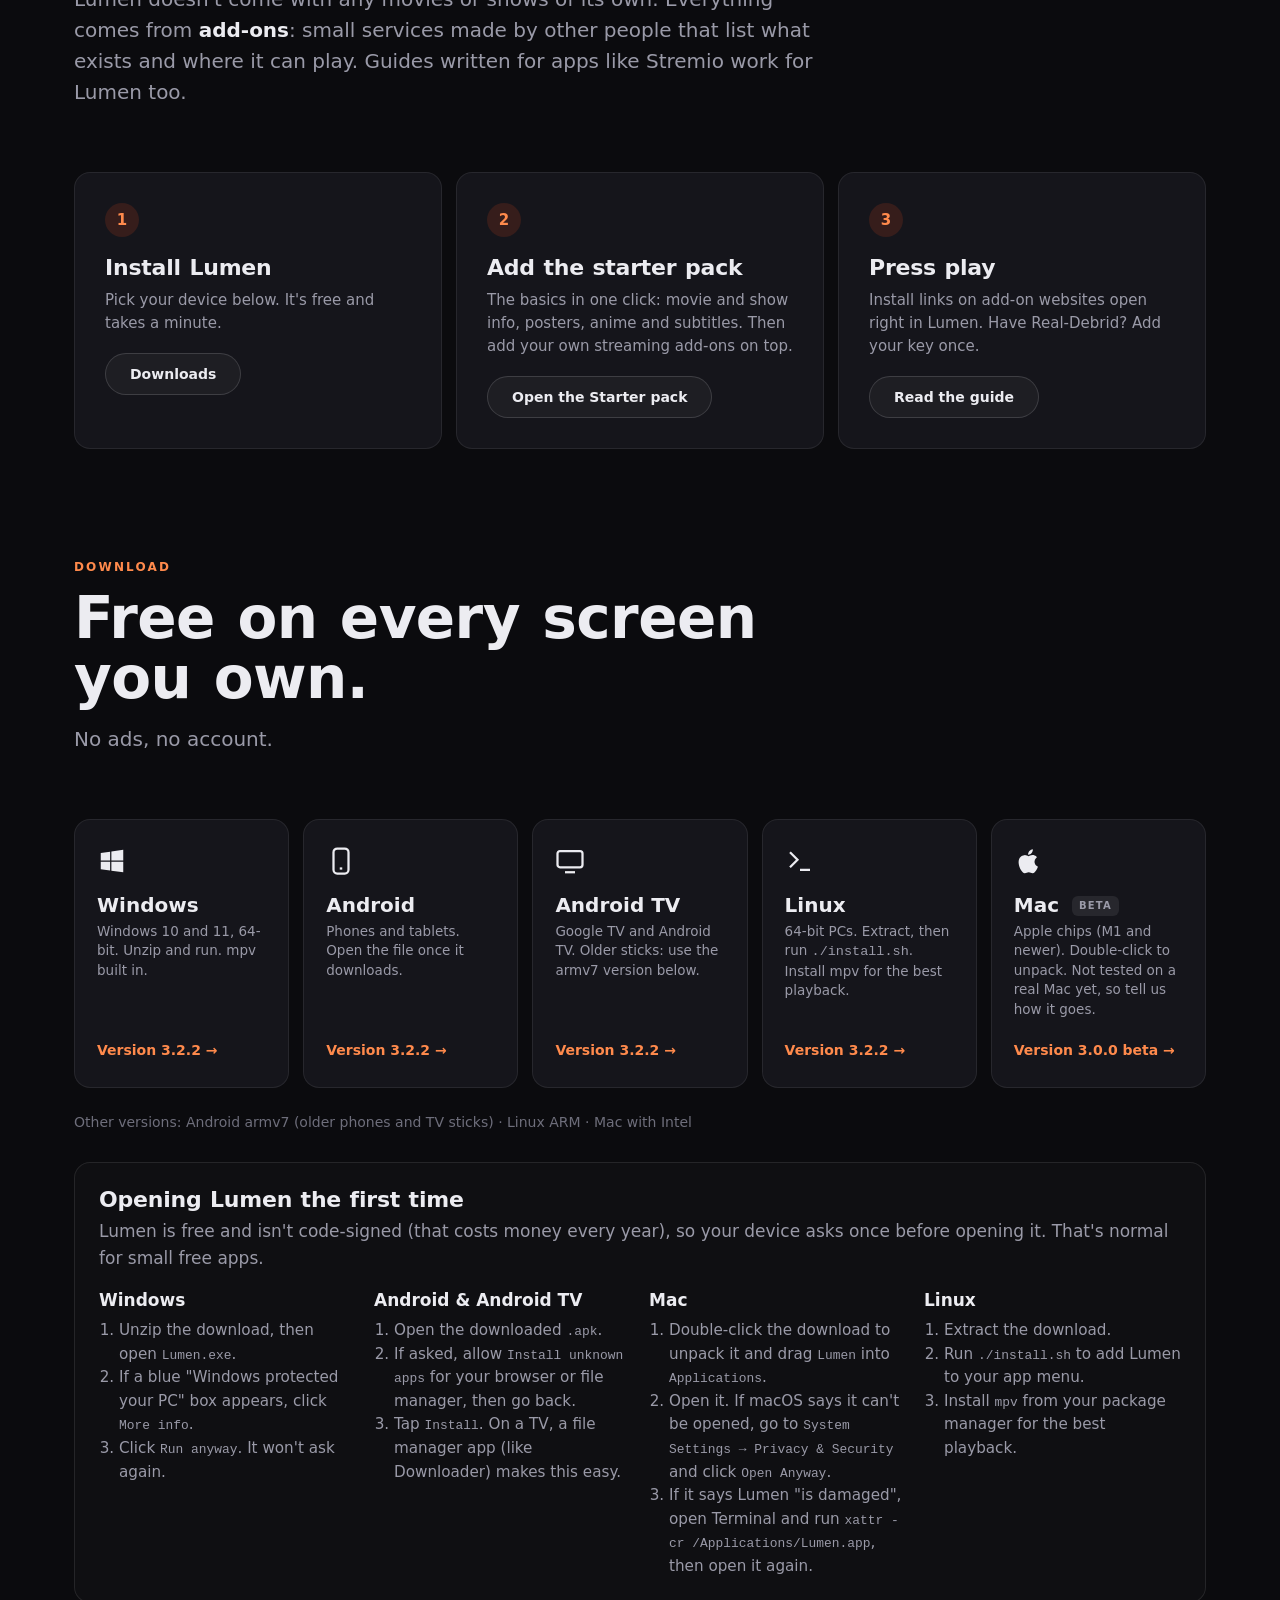
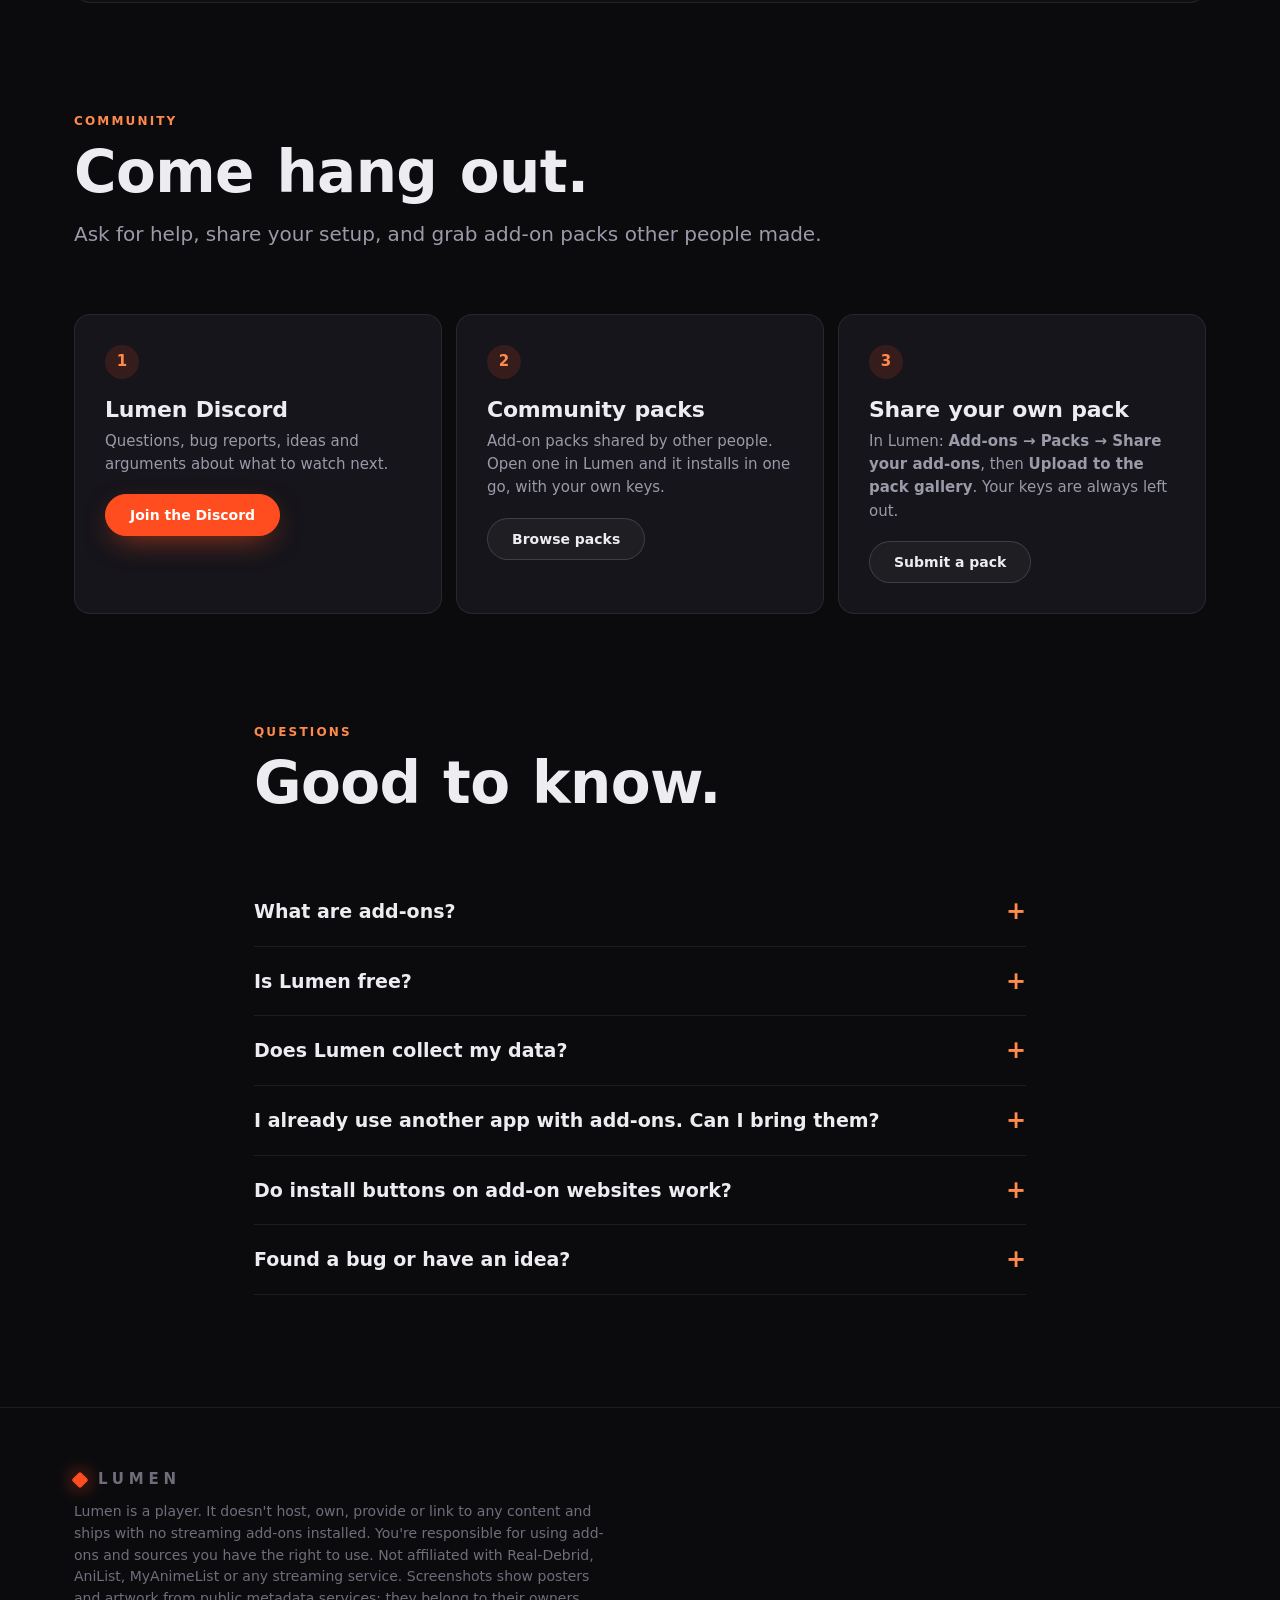
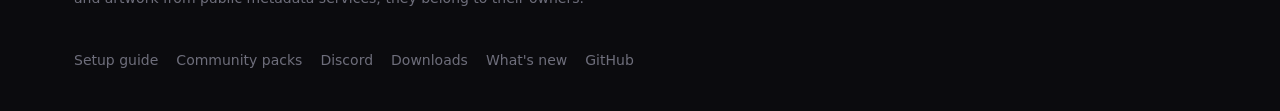
==== commit d5b11138: "Lumen 3.2.2 Co-Authored-By: Claude Opus 5.5 <noreply@anthropic.com> Claude-Session: https://claude.a" ====
--- a/docs/index.html
+++ b/docs/index.html
@@ -137,13 +137,13 @@
   <div class="wrap">
     <div class="sh reveal"><span class="k">Download</span><h2>Free on every screen you own.</h2><p class="lead">No ads, no account.</p></div>
     <div class="dls">
-      <a class="dl reveal" href="https://github.com/benderjohn513-cpu/Lumen/releases/latest/download/Lumen-Windows-3.2.1.zip" download><svg viewBox="0 0 24 24" fill="currentColor"><path d="M3 5.5l7.5-1v7H3zM11.5 4.3 21 3v8.5h-9.5zM3 12.5h7.5v7L3 18.5zM11.5 12.5H21V21l-9.5-1.3z"/></svg><b>Windows</b><small>Windows 10 and 11, 64-bit. Unzip and run. mpv built in.</small><span class="go">Version 3.2.1 →</span></a>
-      <a class="dl reveal" href="https://github.com/benderjohn513-cpu/Lumen/releases/latest/download/Lumen-Android-3.2.1-arm64.apk" download><svg viewBox="0 0 24 24" fill="none" stroke="currentColor" stroke-width="1.8"><rect x="6" y="2" width="12" height="20" rx="3"/><path d="M11 18h2"/></svg><b>Android</b><small>Phones and tablets. Open the file once it downloads.</small><span class="go">Version 3.2.1 →</span></a>
-      <a class="dl reveal" href="https://github.com/benderjohn513-cpu/Lumen/releases/latest/download/Lumen-Android-3.2.1-arm64.apk" download><svg viewBox="0 0 24 24" fill="none" stroke="currentColor" stroke-width="1.8"><rect x="2" y="4" width="20" height="13" rx="2"/><path d="M8 21h8"/></svg><b>Android TV</b><small>Google TV and Android TV. Older sticks: use the armv7 version below.</small><span class="go">Version 3.2.1 →</span></a>
-      <a class="dl reveal" href="https://github.com/benderjohn513-cpu/Lumen/releases/latest/download/Lumen-Linux-3.2.1-x64.tar.xz" download><svg viewBox="0 0 24 24" fill="none" stroke="currentColor" stroke-width="1.8"><path d="M4 17l6-6-6-6M12 19h8"/></svg><b>Linux</b><small>64-bit PCs. Extract, then run <code>./install.sh</code>. Install mpv for the best playback.</small><span class="go">Version 3.2.1 →</span></a>
+      <a class="dl reveal" href="https://github.com/benderjohn513-cpu/Lumen/releases/latest/download/Lumen-Windows-3.2.2.zip" download><svg viewBox="0 0 24 24" fill="currentColor"><path d="M3 5.5l7.5-1v7H3zM11.5 4.3 21 3v8.5h-9.5zM3 12.5h7.5v7L3 18.5zM11.5 12.5H21V21l-9.5-1.3z"/></svg><b>Windows</b><small>Windows 10 and 11, 64-bit. Unzip and run. mpv built in.</small><span class="go">Version 3.2.2 →</span></a>
+      <a class="dl reveal" href="https://github.com/benderjohn513-cpu/Lumen/releases/latest/download/Lumen-Android-3.2.2-arm64.apk" download><svg viewBox="0 0 24 24" fill="none" stroke="currentColor" stroke-width="1.8"><rect x="6" y="2" width="12" height="20" rx="3"/><path d="M11 18h2"/></svg><b>Android</b><small>Phones and tablets. Open the file once it downloads.</small><span class="go">Version 3.2.2 →</span></a>
+      <a class="dl reveal" href="https://github.com/benderjohn513-cpu/Lumen/releases/latest/download/Lumen-Android-3.2.2-arm64.apk" download><svg viewBox="0 0 24 24" fill="none" stroke="currentColor" stroke-width="1.8"><rect x="2" y="4" width="20" height="13" rx="2"/><path d="M8 21h8"/></svg><b>Android TV</b><small>Google TV and Android TV. Older sticks: use the armv7 version below.</small><span class="go">Version 3.2.2 →</span></a>
+      <a class="dl reveal" href="https://github.com/benderjohn513-cpu/Lumen/releases/latest/download/Lumen-Linux-3.2.2-x64.tar.xz" download><svg viewBox="0 0 24 24" fill="none" stroke="currentColor" stroke-width="1.8"><path d="M4 17l6-6-6-6M12 19h8"/></svg><b>Linux</b><small>64-bit PCs. Extract, then run <code>./install.sh</code>. Install mpv for the best playback.</small><span class="go">Version 3.2.2 →</span></a>
       <a class="dl reveal" href="https://github.com/benderjohn513-cpu/Lumen/releases/download/v3.0.0/Lumen-Mac-3.0.0-beta-arm64.tar.xz" download><svg viewBox="0 0 24 24" fill="currentColor"><path d="M16.4 12.6c0-2.4 2-3.5 2-3.6-1.1-1.6-2.8-1.8-3.4-1.8-1.4-.1-2.8.9-3.5.9s-1.9-.9-3.1-.8C6.8 7.3 5.3 8.2 4.5 9.6c-1.7 2.9-.4 7.3 1.2 9.7.8 1.2 1.8 2.5 3 2.4 1.2 0 1.7-.8 3.1-.8s1.9.8 3.1.8c1.3 0 2.1-1.2 2.9-2.4.9-1.4 1.3-2.7 1.3-2.8 0 0-2.6-1-2.7-3.9zM14.1 5.5c.6-.8 1.1-1.9 1-3-1 0-2.1.7-2.8 1.5-.6.7-1.1 1.8-1 2.9 1.1.1 2.1-.6 2.8-1.4z"/></svg><b>Mac <span class="tag">Beta</span></b><small>Apple chips (M1 and newer). Double-click to unpack. Not tested on a real Mac yet, so tell us how it goes.</small><span class="go">Version 3.0.0 beta →</span></a>
     </div>
-    <p class="note dl-more">Other versions: <a href="https://github.com/benderjohn513-cpu/Lumen/releases/latest/download/Lumen-Android-3.2.1-armv7.apk" download>Android armv7</a> (older phones and TV sticks) · <a href="https://github.com/benderjohn513-cpu/Lumen/releases/latest/download/Lumen-Linux-3.2.1-arm64.tar.xz" download>Linux ARM</a> · <a href="https://github.com/benderjohn513-cpu/Lumen/releases/download/v3.0.0/Lumen-Mac-3.0.0-beta-x64.tar.xz" download>Mac with Intel</a></p>
+    <p class="note dl-more">Other versions: <a href="https://github.com/benderjohn513-cpu/Lumen/releases/latest/download/Lumen-Android-3.2.2-armv7.apk" download>Android armv7</a> (older phones and TV sticks) · <a href="https://github.com/benderjohn513-cpu/Lumen/releases/latest/download/Lumen-Linux-3.2.2-arm64.tar.xz" download>Linux ARM</a> · <a href="https://github.com/benderjohn513-cpu/Lumen/releases/download/v3.0.0/Lumen-Mac-3.0.0-beta-x64.tar.xz" download>Mac with Intel</a></p>
     <div class="firstrun reveal" id="first-launch">
       <h3>Opening Lumen the first time</h3>
       <p>Lumen is free and isn't code-signed (that costs money every year), so your device asks once before opening it. That's normal for small free apps.</p>
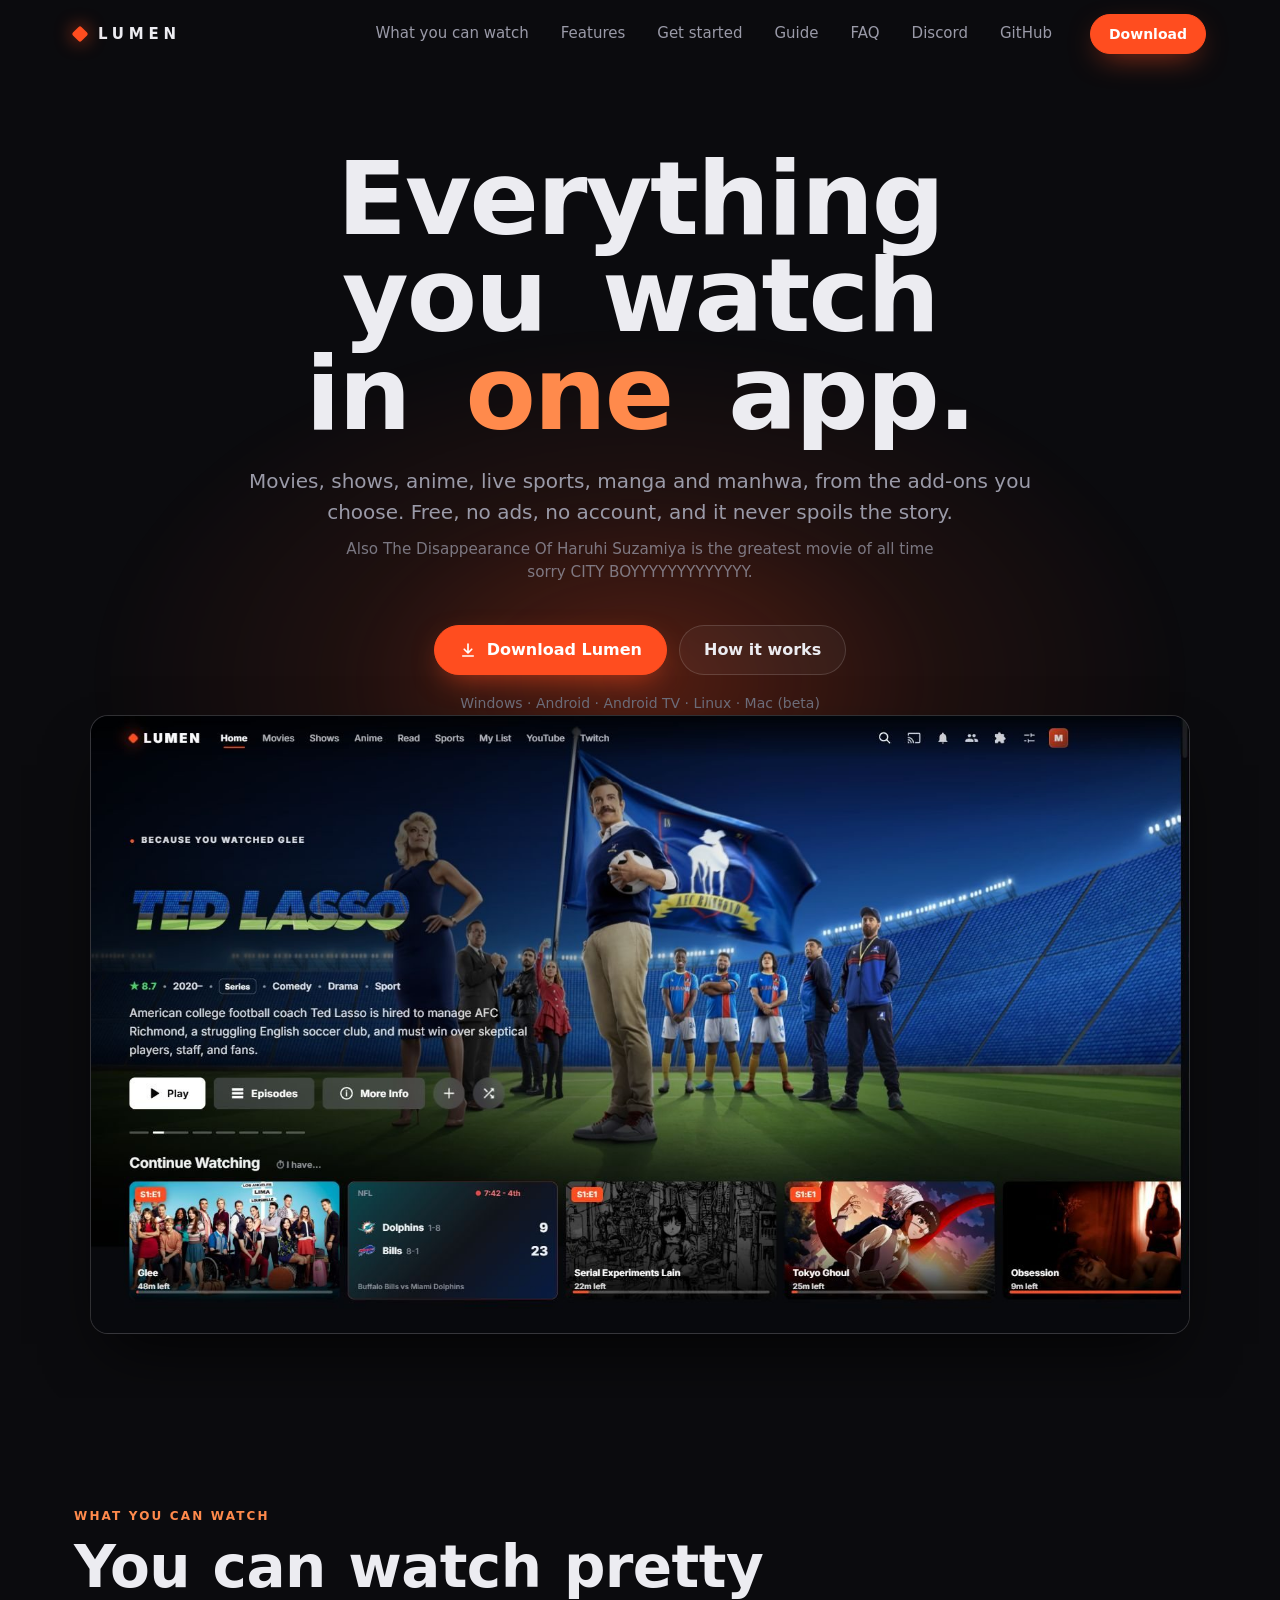
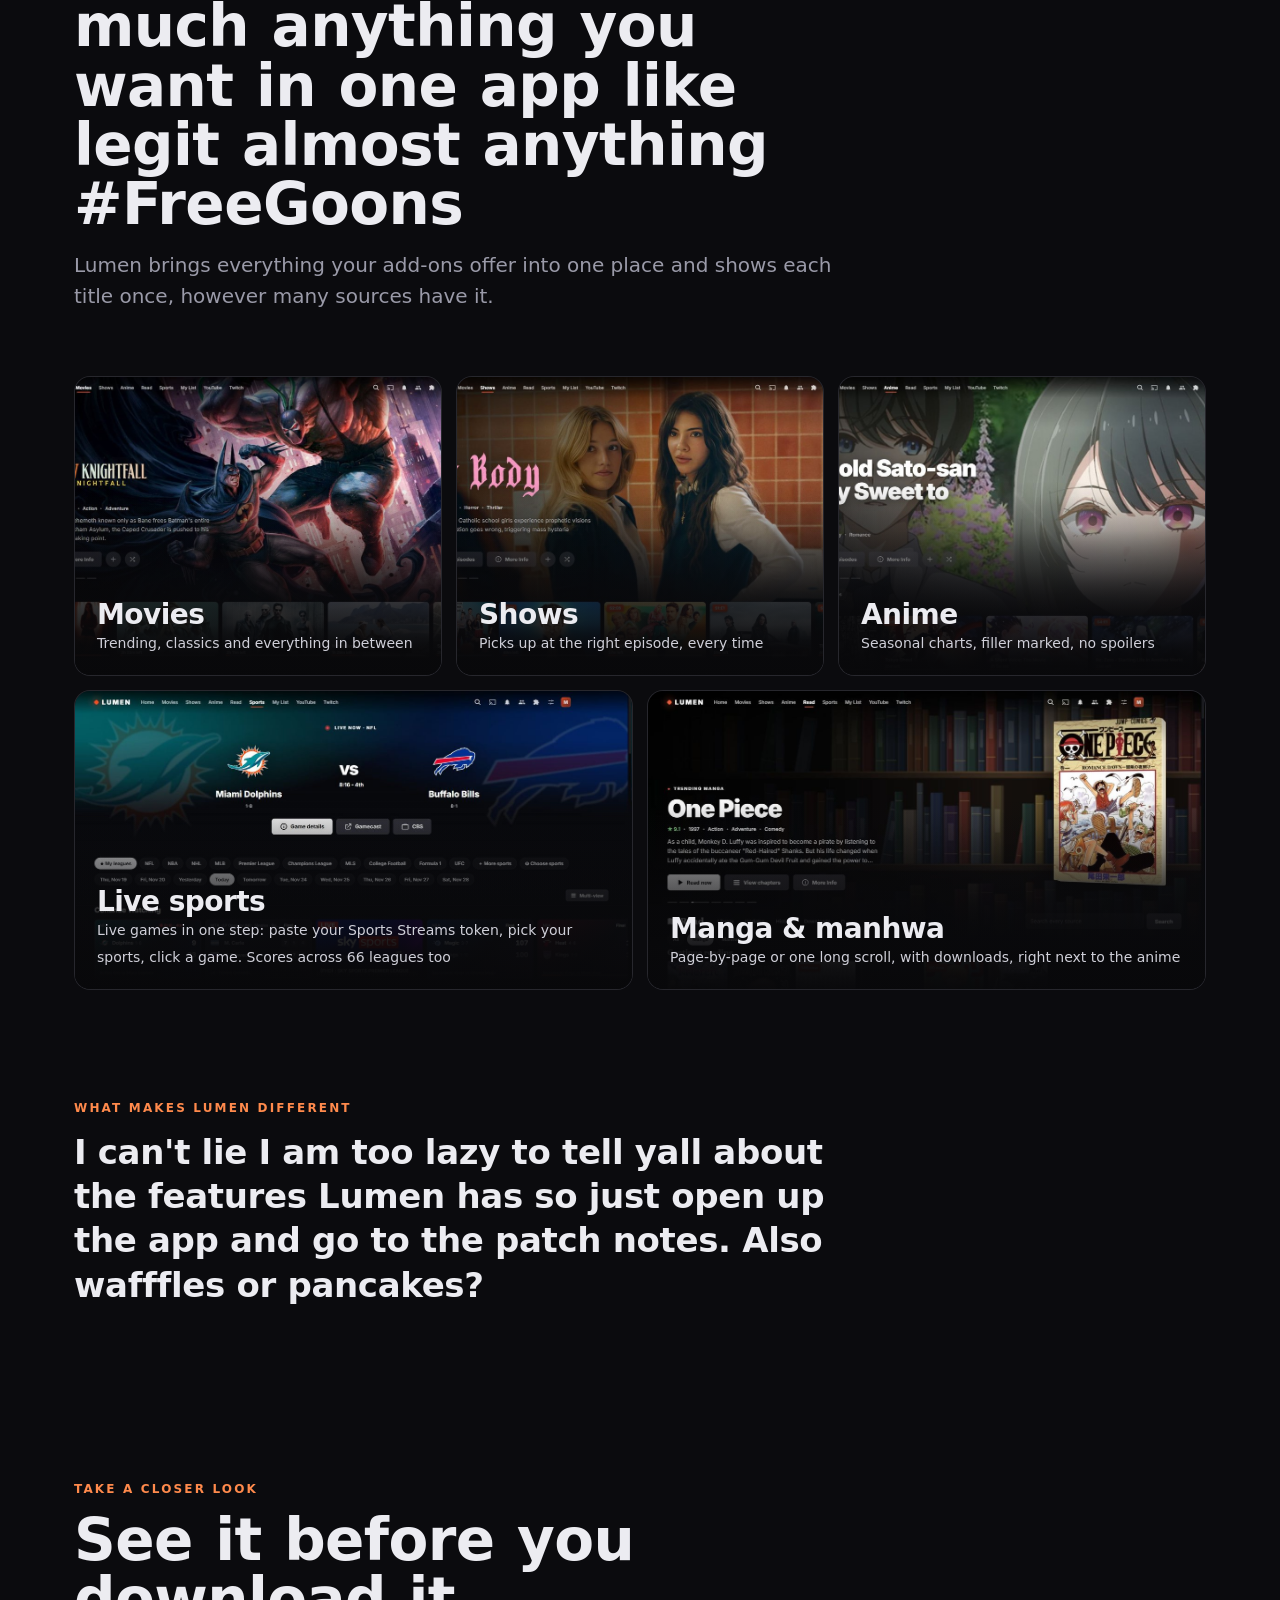
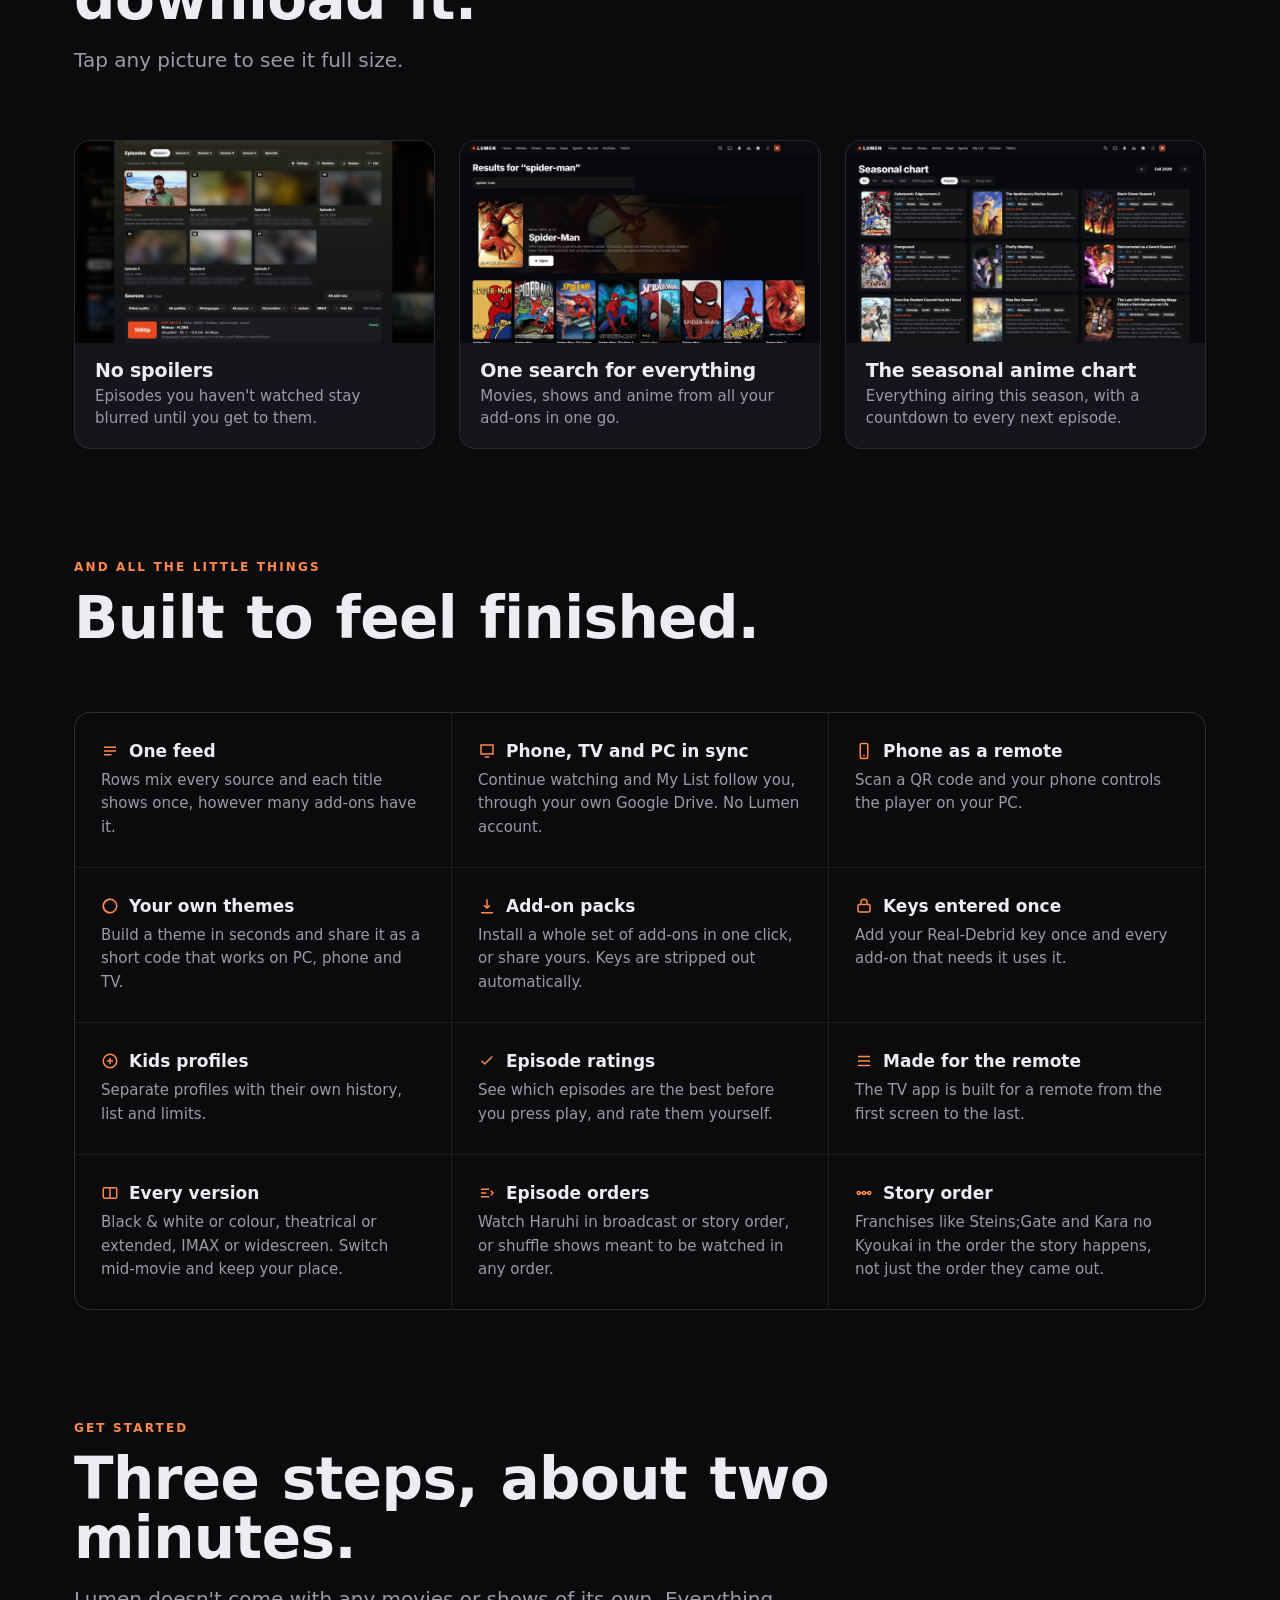
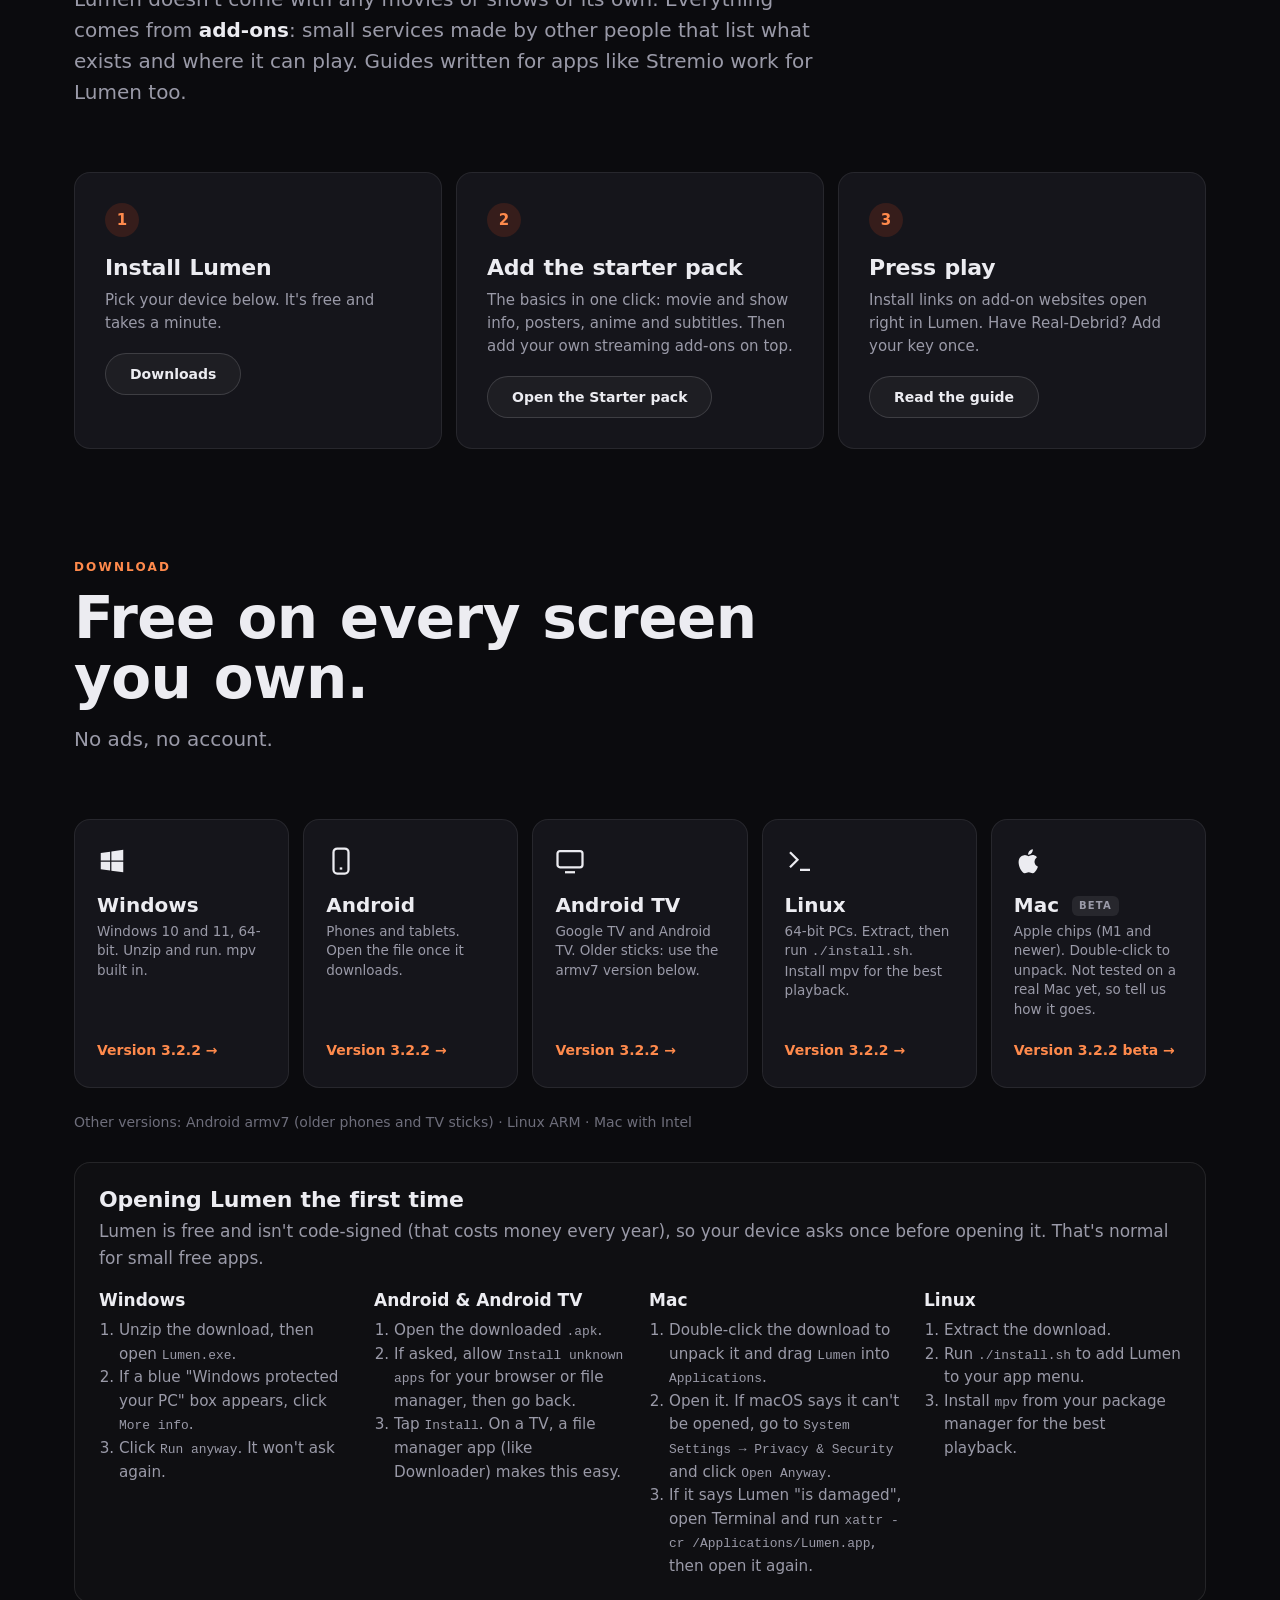
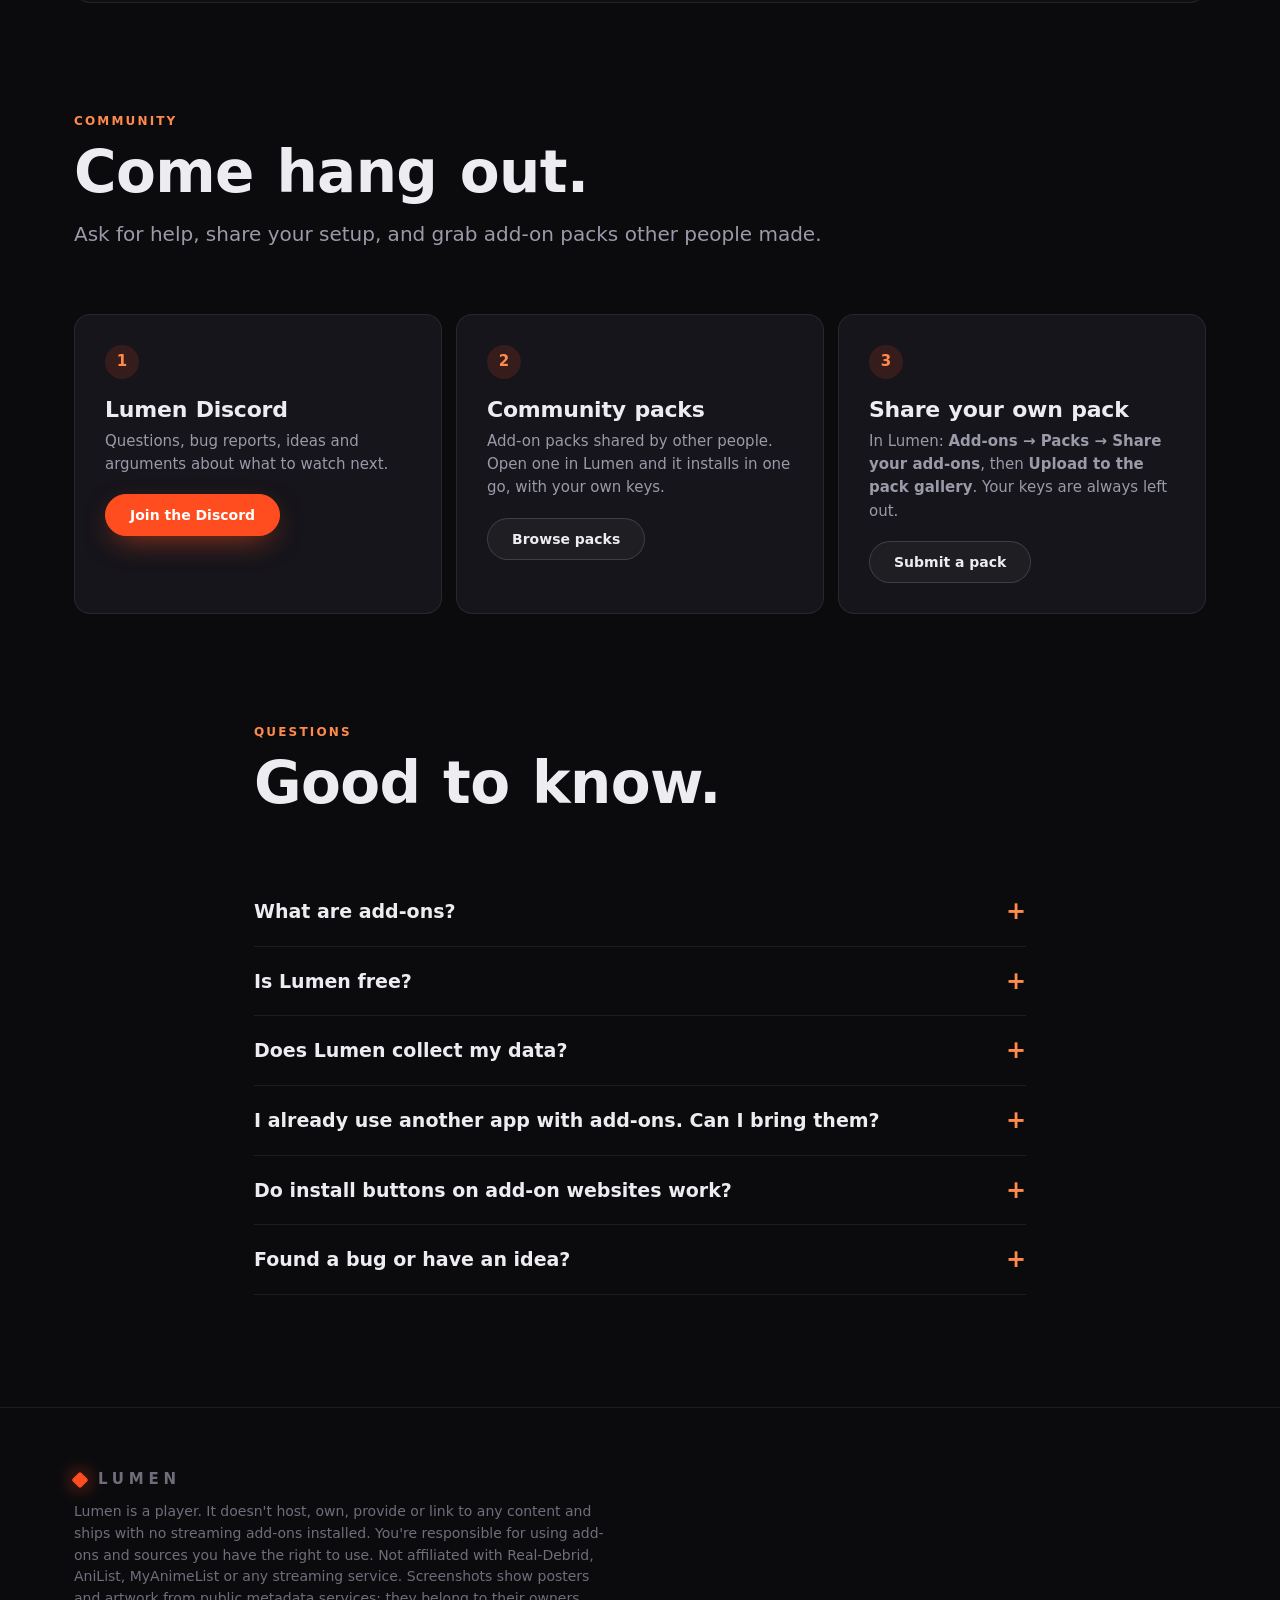
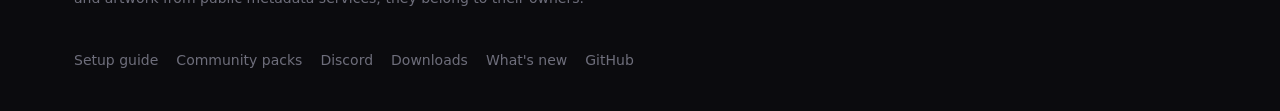
==== commit 52601242: "Mac 3.2.2 beta downloads Co-Authored-By: Claude Opus 5.5 <noreply@anthropic.com> Claude-Session: htt" ====
--- a/docs/index.html
+++ b/docs/index.html
@@ -141,9 +141,9 @@
       <a class="dl reveal" href="https://github.com/benderjohn513-cpu/Lumen/releases/latest/download/Lumen-Android-3.2.2-arm64.apk" download><svg viewBox="0 0 24 24" fill="none" stroke="currentColor" stroke-width="1.8"><rect x="6" y="2" width="12" height="20" rx="3"/><path d="M11 18h2"/></svg><b>Android</b><small>Phones and tablets. Open the file once it downloads.</small><span class="go">Version 3.2.2 →</span></a>
       <a class="dl reveal" href="https://github.com/benderjohn513-cpu/Lumen/releases/latest/download/Lumen-Android-3.2.2-arm64.apk" download><svg viewBox="0 0 24 24" fill="none" stroke="currentColor" stroke-width="1.8"><rect x="2" y="4" width="20" height="13" rx="2"/><path d="M8 21h8"/></svg><b>Android TV</b><small>Google TV and Android TV. Older sticks: use the armv7 version below.</small><span class="go">Version 3.2.2 →</span></a>
       <a class="dl reveal" href="https://github.com/benderjohn513-cpu/Lumen/releases/latest/download/Lumen-Linux-3.2.2-x64.tar.xz" download><svg viewBox="0 0 24 24" fill="none" stroke="currentColor" stroke-width="1.8"><path d="M4 17l6-6-6-6M12 19h8"/></svg><b>Linux</b><small>64-bit PCs. Extract, then run <code>./install.sh</code>. Install mpv for the best playback.</small><span class="go">Version 3.2.2 →</span></a>
-      <a class="dl reveal" href="https://github.com/benderjohn513-cpu/Lumen/releases/download/v3.0.0/Lumen-Mac-3.0.0-beta-arm64.tar.xz" download><svg viewBox="0 0 24 24" fill="currentColor"><path d="M16.4 12.6c0-2.4 2-3.5 2-3.6-1.1-1.6-2.8-1.8-3.4-1.8-1.4-.1-2.8.9-3.5.9s-1.9-.9-3.1-.8C6.8 7.3 5.3 8.2 4.5 9.6c-1.7 2.9-.4 7.3 1.2 9.7.8 1.2 1.8 2.5 3 2.4 1.2 0 1.7-.8 3.1-.8s1.9.8 3.1.8c1.3 0 2.1-1.2 2.9-2.4.9-1.4 1.3-2.7 1.3-2.8 0 0-2.6-1-2.7-3.9zM14.1 5.5c.6-.8 1.1-1.9 1-3-1 0-2.1.7-2.8 1.5-.6.7-1.1 1.8-1 2.9 1.1.1 2.1-.6 2.8-1.4z"/></svg><b>Mac <span class="tag">Beta</span></b><small>Apple chips (M1 and newer). Double-click to unpack. Not tested on a real Mac yet, so tell us how it goes.</small><span class="go">Version 3.0.0 beta →</span></a>
-    </div>
-    <p class="note dl-more">Other versions: <a href="https://github.com/benderjohn513-cpu/Lumen/releases/latest/download/Lumen-Android-3.2.2-armv7.apk" download>Android armv7</a> (older phones and TV sticks) · <a href="https://github.com/benderjohn513-cpu/Lumen/releases/latest/download/Lumen-Linux-3.2.2-arm64.tar.xz" download>Linux ARM</a> · <a href="https://github.com/benderjohn513-cpu/Lumen/releases/download/v3.0.0/Lumen-Mac-3.0.0-beta-x64.tar.xz" download>Mac with Intel</a></p>
+      <a class="dl reveal" href="https://github.com/benderjohn513-cpu/Lumen/releases/latest/download/Lumen-Mac-3.2.2-beta-arm64.tar.xz" download><svg viewBox="0 0 24 24" fill="currentColor"><path d="M16.4 12.6c0-2.4 2-3.5 2-3.6-1.1-1.6-2.8-1.8-3.4-1.8-1.4-.1-2.8.9-3.5.9s-1.9-.9-3.1-.8C6.8 7.3 5.3 8.2 4.5 9.6c-1.7 2.9-.4 7.3 1.2 9.7.8 1.2 1.8 2.5 3 2.4 1.2 0 1.7-.8 3.1-.8s1.9.8 3.1.8c1.3 0 2.1-1.2 2.9-2.4.9-1.4 1.3-2.7 1.3-2.8 0 0-2.6-1-2.7-3.9zM14.1 5.5c.6-.8 1.1-1.9 1-3-1 0-2.1.7-2.8 1.5-.6.7-1.1 1.8-1 2.9 1.1.1 2.1-.6 2.8-1.4z"/></svg><b>Mac <span class="tag">Beta</span></b><small>Apple chips (M1 and newer). Double-click to unpack. Not tested on a real Mac yet, so tell us how it goes.</small><span class="go">Version 3.2.2 beta →</span></a>
+    </div>
+    <p class="note dl-more">Other versions: <a href="https://github.com/benderjohn513-cpu/Lumen/releases/latest/download/Lumen-Android-3.2.2-armv7.apk" download>Android armv7</a> (older phones and TV sticks) · <a href="https://github.com/benderjohn513-cpu/Lumen/releases/latest/download/Lumen-Linux-3.2.2-arm64.tar.xz" download>Linux ARM</a> · <a href="https://github.com/benderjohn513-cpu/Lumen/releases/latest/download/Lumen-Mac-3.2.2-beta-x64.tar.xz" download>Mac with Intel</a></p>
     <div class="firstrun reveal" id="first-launch">
       <h3>Opening Lumen the first time</h3>
       <p>Lumen is free and isn't code-signed (that costs money every year), so your device asks once before opening it. That's normal for small free apps.</p>
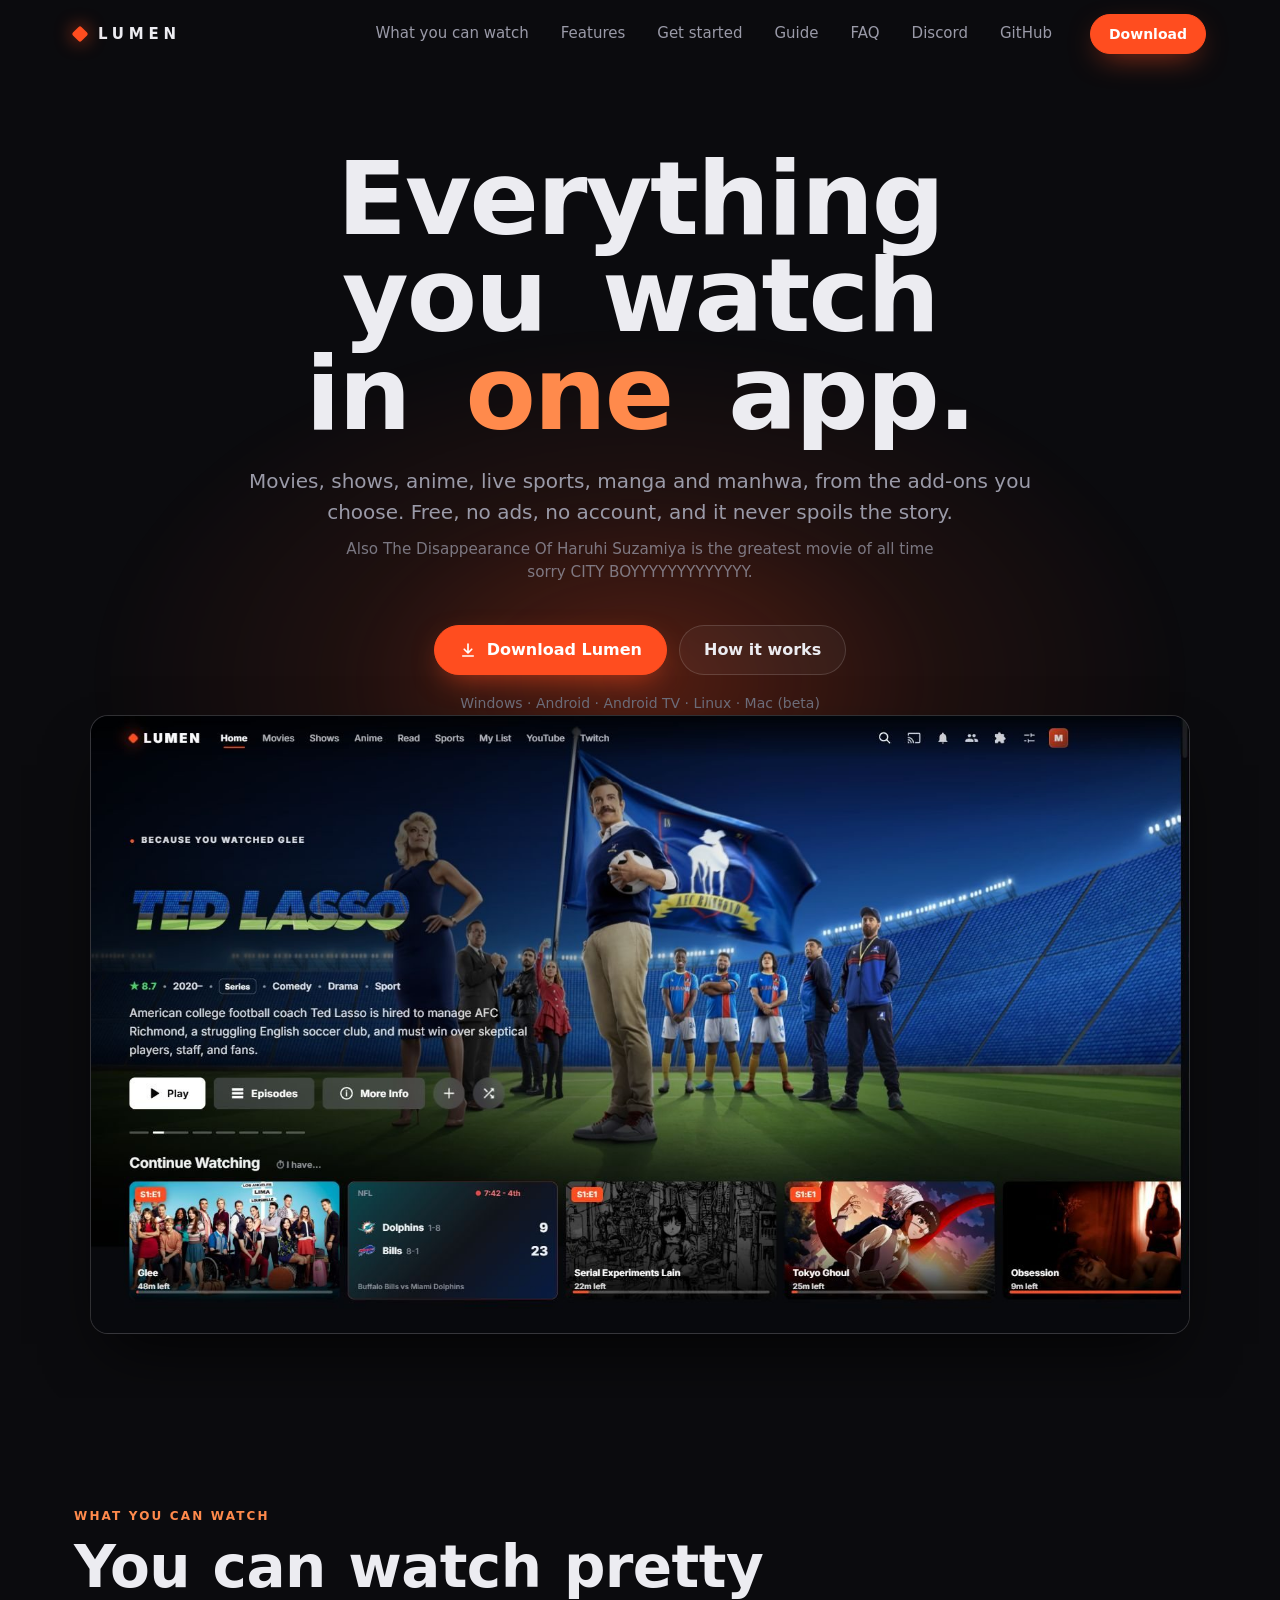
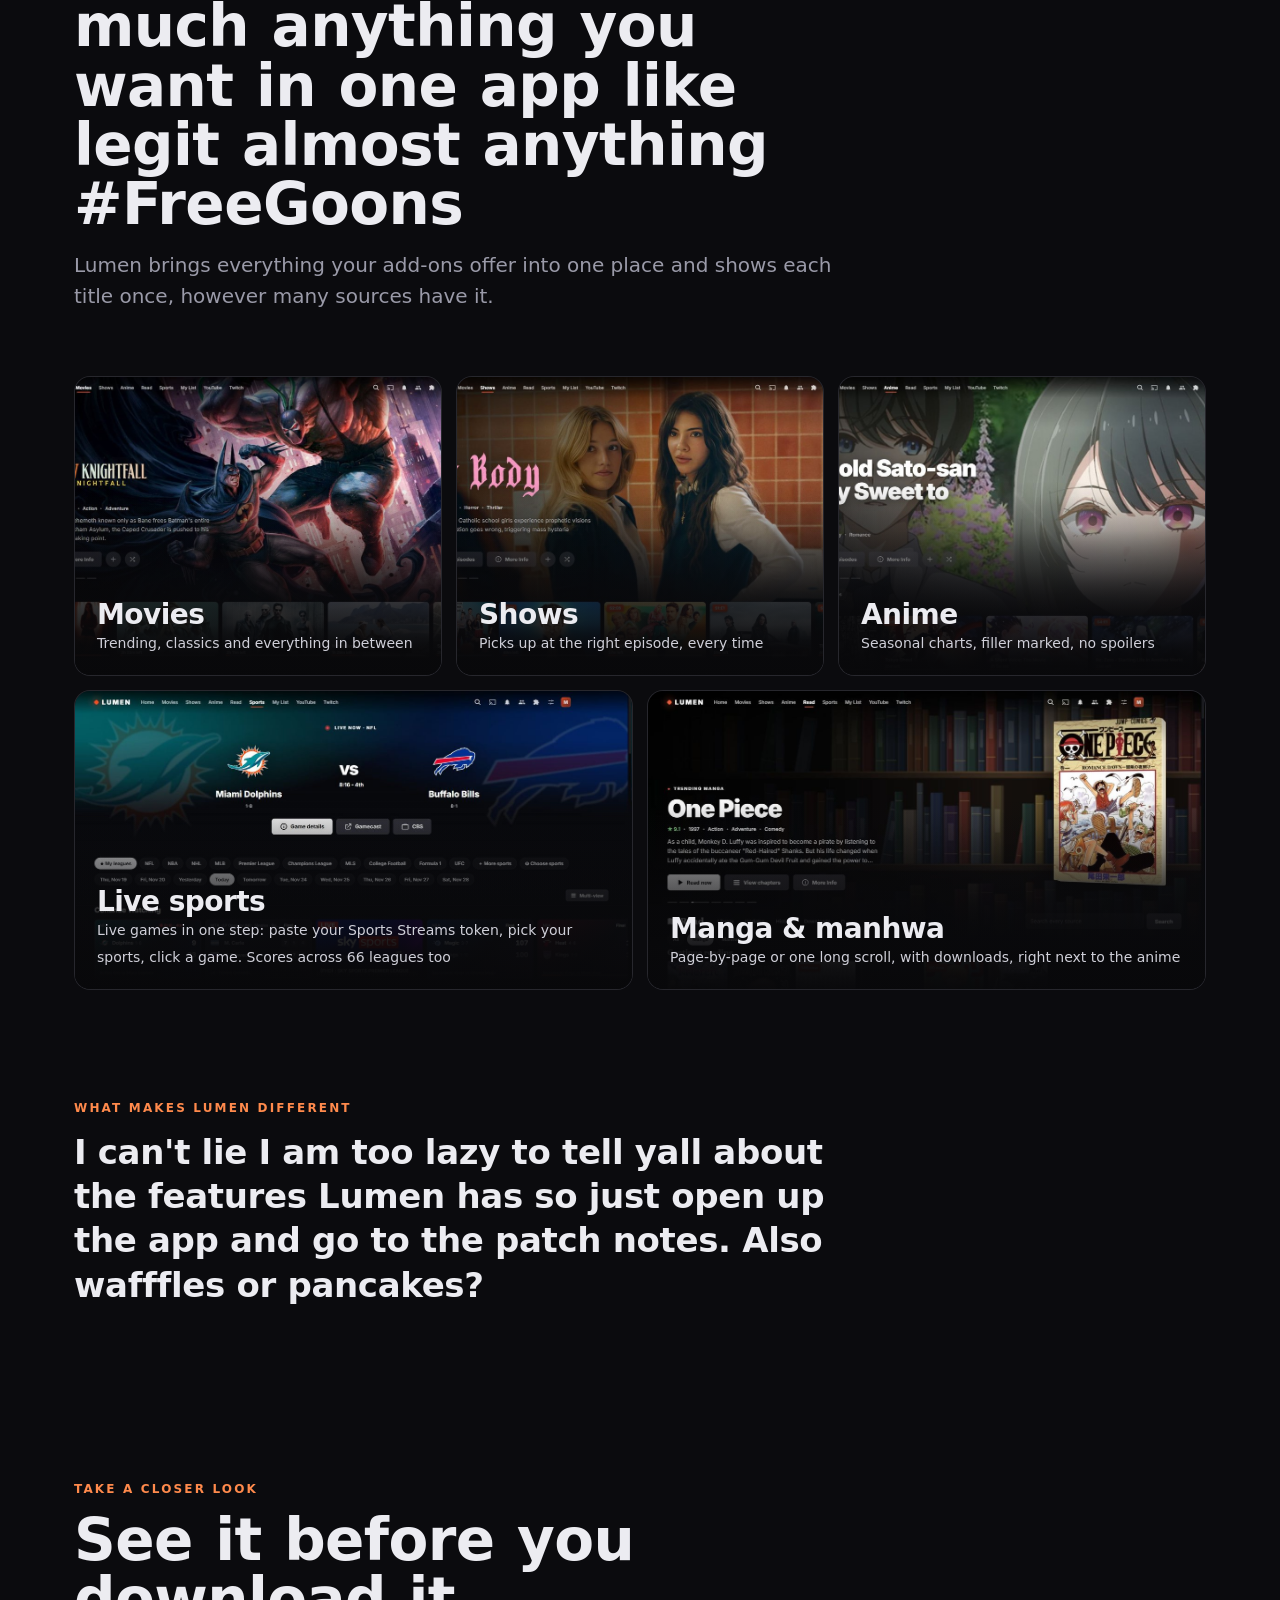
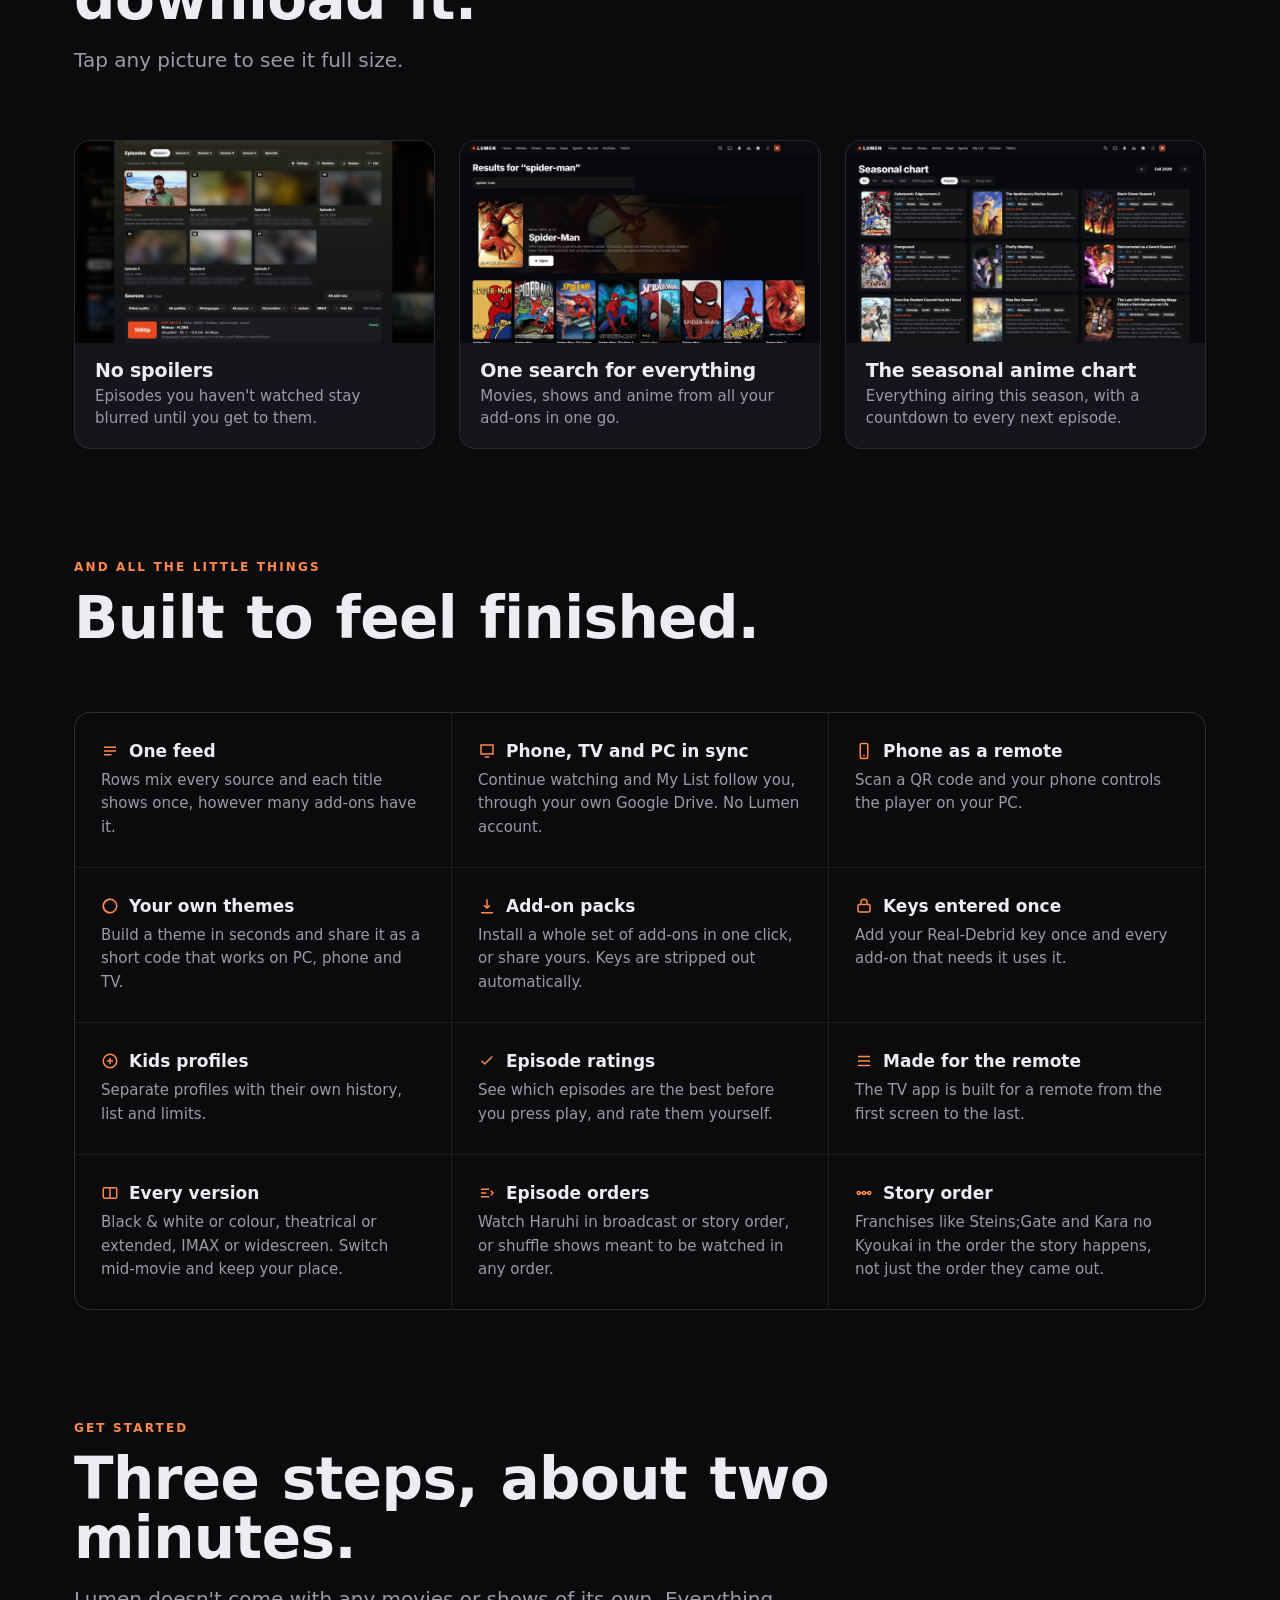
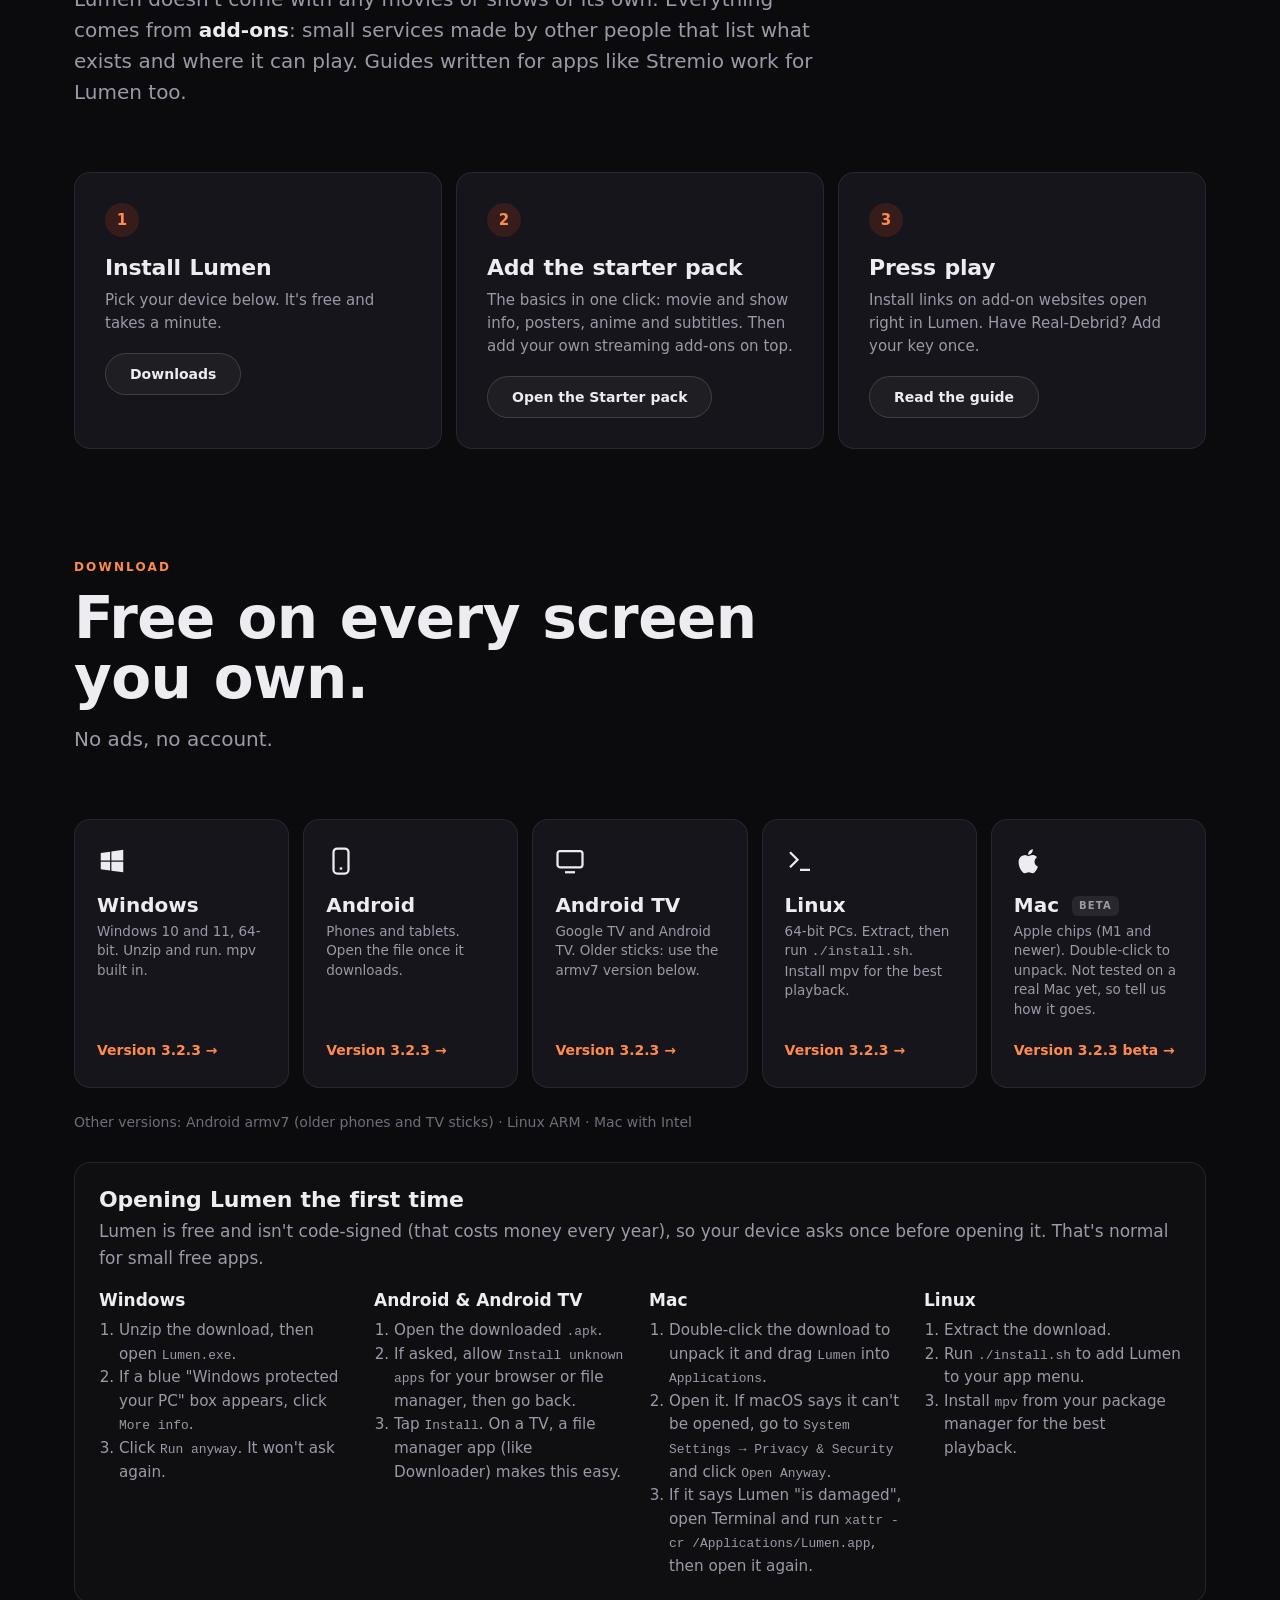
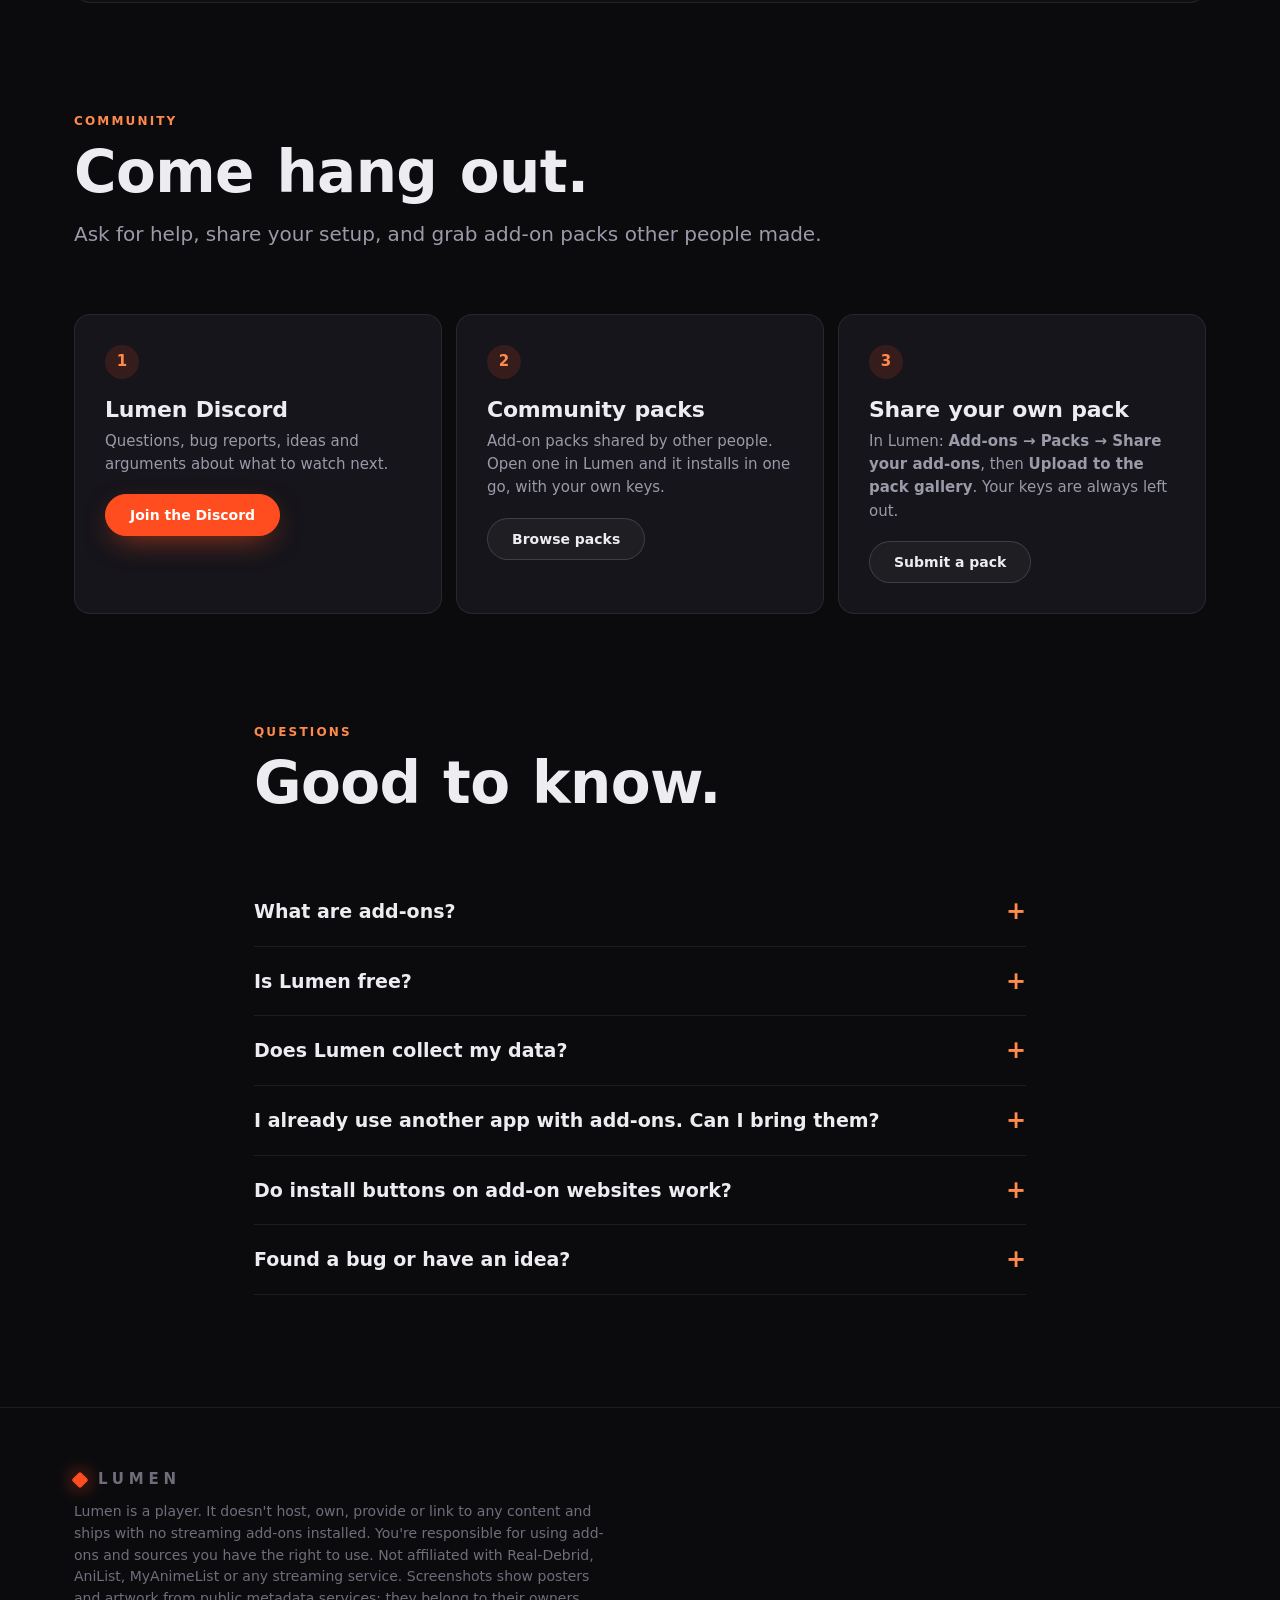
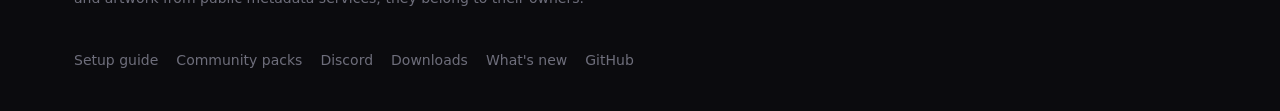
==== commit c8207887: "Lumen 3.2.3 Co-Authored-By: Claude Opus 5.5 <noreply@anthropic.com> Claude-Session: https://claude.a" ====
--- a/docs/index.html
+++ b/docs/index.html
@@ -137,13 +137,13 @@
   <div class="wrap">
     <div class="sh reveal"><span class="k">Download</span><h2>Free on every screen you own.</h2><p class="lead">No ads, no account.</p></div>
     <div class="dls">
-      <a class="dl reveal" href="https://github.com/benderjohn513-cpu/Lumen/releases/latest/download/Lumen-Windows-3.2.2.zip" download><svg viewBox="0 0 24 24" fill="currentColor"><path d="M3 5.5l7.5-1v7H3zM11.5 4.3 21 3v8.5h-9.5zM3 12.5h7.5v7L3 18.5zM11.5 12.5H21V21l-9.5-1.3z"/></svg><b>Windows</b><small>Windows 10 and 11, 64-bit. Unzip and run. mpv built in.</small><span class="go">Version 3.2.2 →</span></a>
-      <a class="dl reveal" href="https://github.com/benderjohn513-cpu/Lumen/releases/latest/download/Lumen-Android-3.2.2-arm64.apk" download><svg viewBox="0 0 24 24" fill="none" stroke="currentColor" stroke-width="1.8"><rect x="6" y="2" width="12" height="20" rx="3"/><path d="M11 18h2"/></svg><b>Android</b><small>Phones and tablets. Open the file once it downloads.</small><span class="go">Version 3.2.2 →</span></a>
-      <a class="dl reveal" href="https://github.com/benderjohn513-cpu/Lumen/releases/latest/download/Lumen-Android-3.2.2-arm64.apk" download><svg viewBox="0 0 24 24" fill="none" stroke="currentColor" stroke-width="1.8"><rect x="2" y="4" width="20" height="13" rx="2"/><path d="M8 21h8"/></svg><b>Android TV</b><small>Google TV and Android TV. Older sticks: use the armv7 version below.</small><span class="go">Version 3.2.2 →</span></a>
-      <a class="dl reveal" href="https://github.com/benderjohn513-cpu/Lumen/releases/latest/download/Lumen-Linux-3.2.2-x64.tar.xz" download><svg viewBox="0 0 24 24" fill="none" stroke="currentColor" stroke-width="1.8"><path d="M4 17l6-6-6-6M12 19h8"/></svg><b>Linux</b><small>64-bit PCs. Extract, then run <code>./install.sh</code>. Install mpv for the best playback.</small><span class="go">Version 3.2.2 →</span></a>
-      <a class="dl reveal" href="https://github.com/benderjohn513-cpu/Lumen/releases/latest/download/Lumen-Mac-3.2.2-beta-arm64.tar.xz" download><svg viewBox="0 0 24 24" fill="currentColor"><path d="M16.4 12.6c0-2.4 2-3.5 2-3.6-1.1-1.6-2.8-1.8-3.4-1.8-1.4-.1-2.8.9-3.5.9s-1.9-.9-3.1-.8C6.8 7.3 5.3 8.2 4.5 9.6c-1.7 2.9-.4 7.3 1.2 9.7.8 1.2 1.8 2.5 3 2.4 1.2 0 1.7-.8 3.1-.8s1.9.8 3.1.8c1.3 0 2.1-1.2 2.9-2.4.9-1.4 1.3-2.7 1.3-2.8 0 0-2.6-1-2.7-3.9zM14.1 5.5c.6-.8 1.1-1.9 1-3-1 0-2.1.7-2.8 1.5-.6.7-1.1 1.8-1 2.9 1.1.1 2.1-.6 2.8-1.4z"/></svg><b>Mac <span class="tag">Beta</span></b><small>Apple chips (M1 and newer). Double-click to unpack. Not tested on a real Mac yet, so tell us how it goes.</small><span class="go">Version 3.2.2 beta →</span></a>
-    </div>
-    <p class="note dl-more">Other versions: <a href="https://github.com/benderjohn513-cpu/Lumen/releases/latest/download/Lumen-Android-3.2.2-armv7.apk" download>Android armv7</a> (older phones and TV sticks) · <a href="https://github.com/benderjohn513-cpu/Lumen/releases/latest/download/Lumen-Linux-3.2.2-arm64.tar.xz" download>Linux ARM</a> · <a href="https://github.com/benderjohn513-cpu/Lumen/releases/latest/download/Lumen-Mac-3.2.2-beta-x64.tar.xz" download>Mac with Intel</a></p>
+      <a class="dl reveal" href="https://github.com/benderjohn513-cpu/Lumen/releases/latest/download/Lumen-Windows-3.2.3.zip" download><svg viewBox="0 0 24 24" fill="currentColor"><path d="M3 5.5l7.5-1v7H3zM11.5 4.3 21 3v8.5h-9.5zM3 12.5h7.5v7L3 18.5zM11.5 12.5H21V21l-9.5-1.3z"/></svg><b>Windows</b><small>Windows 10 and 11, 64-bit. Unzip and run. mpv built in.</small><span class="go">Version 3.2.3 →</span></a>
+      <a class="dl reveal" href="https://github.com/benderjohn513-cpu/Lumen/releases/latest/download/Lumen-Android-3.2.3-arm64.apk" download><svg viewBox="0 0 24 24" fill="none" stroke="currentColor" stroke-width="1.8"><rect x="6" y="2" width="12" height="20" rx="3"/><path d="M11 18h2"/></svg><b>Android</b><small>Phones and tablets. Open the file once it downloads.</small><span class="go">Version 3.2.3 →</span></a>
+      <a class="dl reveal" href="https://github.com/benderjohn513-cpu/Lumen/releases/latest/download/Lumen-Android-3.2.3-arm64.apk" download><svg viewBox="0 0 24 24" fill="none" stroke="currentColor" stroke-width="1.8"><rect x="2" y="4" width="20" height="13" rx="2"/><path d="M8 21h8"/></svg><b>Android TV</b><small>Google TV and Android TV. Older sticks: use the armv7 version below.</small><span class="go">Version 3.2.3 →</span></a>
+      <a class="dl reveal" href="https://github.com/benderjohn513-cpu/Lumen/releases/latest/download/Lumen-Linux-3.2.3-x64.tar.xz" download><svg viewBox="0 0 24 24" fill="none" stroke="currentColor" stroke-width="1.8"><path d="M4 17l6-6-6-6M12 19h8"/></svg><b>Linux</b><small>64-bit PCs. Extract, then run <code>./install.sh</code>. Install mpv for the best playback.</small><span class="go">Version 3.2.3 →</span></a>
+      <a class="dl reveal" href="https://github.com/benderjohn513-cpu/Lumen/releases/latest/download/Lumen-Mac-3.2.3-beta-arm64.tar.xz" download><svg viewBox="0 0 24 24" fill="currentColor"><path d="M16.4 12.6c0-2.4 2-3.5 2-3.6-1.1-1.6-2.8-1.8-3.4-1.8-1.4-.1-2.8.9-3.5.9s-1.9-.9-3.1-.8C6.8 7.3 5.3 8.2 4.5 9.6c-1.7 2.9-.4 7.3 1.2 9.7.8 1.2 1.8 2.5 3 2.4 1.2 0 1.7-.8 3.1-.8s1.9.8 3.1.8c1.3 0 2.1-1.2 2.9-2.4.9-1.4 1.3-2.7 1.3-2.8 0 0-2.6-1-2.7-3.9zM14.1 5.5c.6-.8 1.1-1.9 1-3-1 0-2.1.7-2.8 1.5-.6.7-1.1 1.8-1 2.9 1.1.1 2.1-.6 2.8-1.4z"/></svg><b>Mac <span class="tag">Beta</span></b><small>Apple chips (M1 and newer). Double-click to unpack. Not tested on a real Mac yet, so tell us how it goes.</small><span class="go">Version 3.2.3 beta →</span></a>
+    </div>
+    <p class="note dl-more">Other versions: <a href="https://github.com/benderjohn513-cpu/Lumen/releases/latest/download/Lumen-Android-3.2.3-armv7.apk" download>Android armv7</a> (older phones and TV sticks) · <a href="https://github.com/benderjohn513-cpu/Lumen/releases/latest/download/Lumen-Linux-3.2.3-arm64.tar.xz" download>Linux ARM</a> · <a href="https://github.com/benderjohn513-cpu/Lumen/releases/latest/download/Lumen-Mac-3.2.3-beta-x64.tar.xz" download>Mac with Intel</a></p>
     <div class="firstrun reveal" id="first-launch">
       <h3>Opening Lumen the first time</h3>
       <p>Lumen is free and isn't code-signed (that costs money every year), so your device asks once before opening it. That's normal for small free apps.</p>
